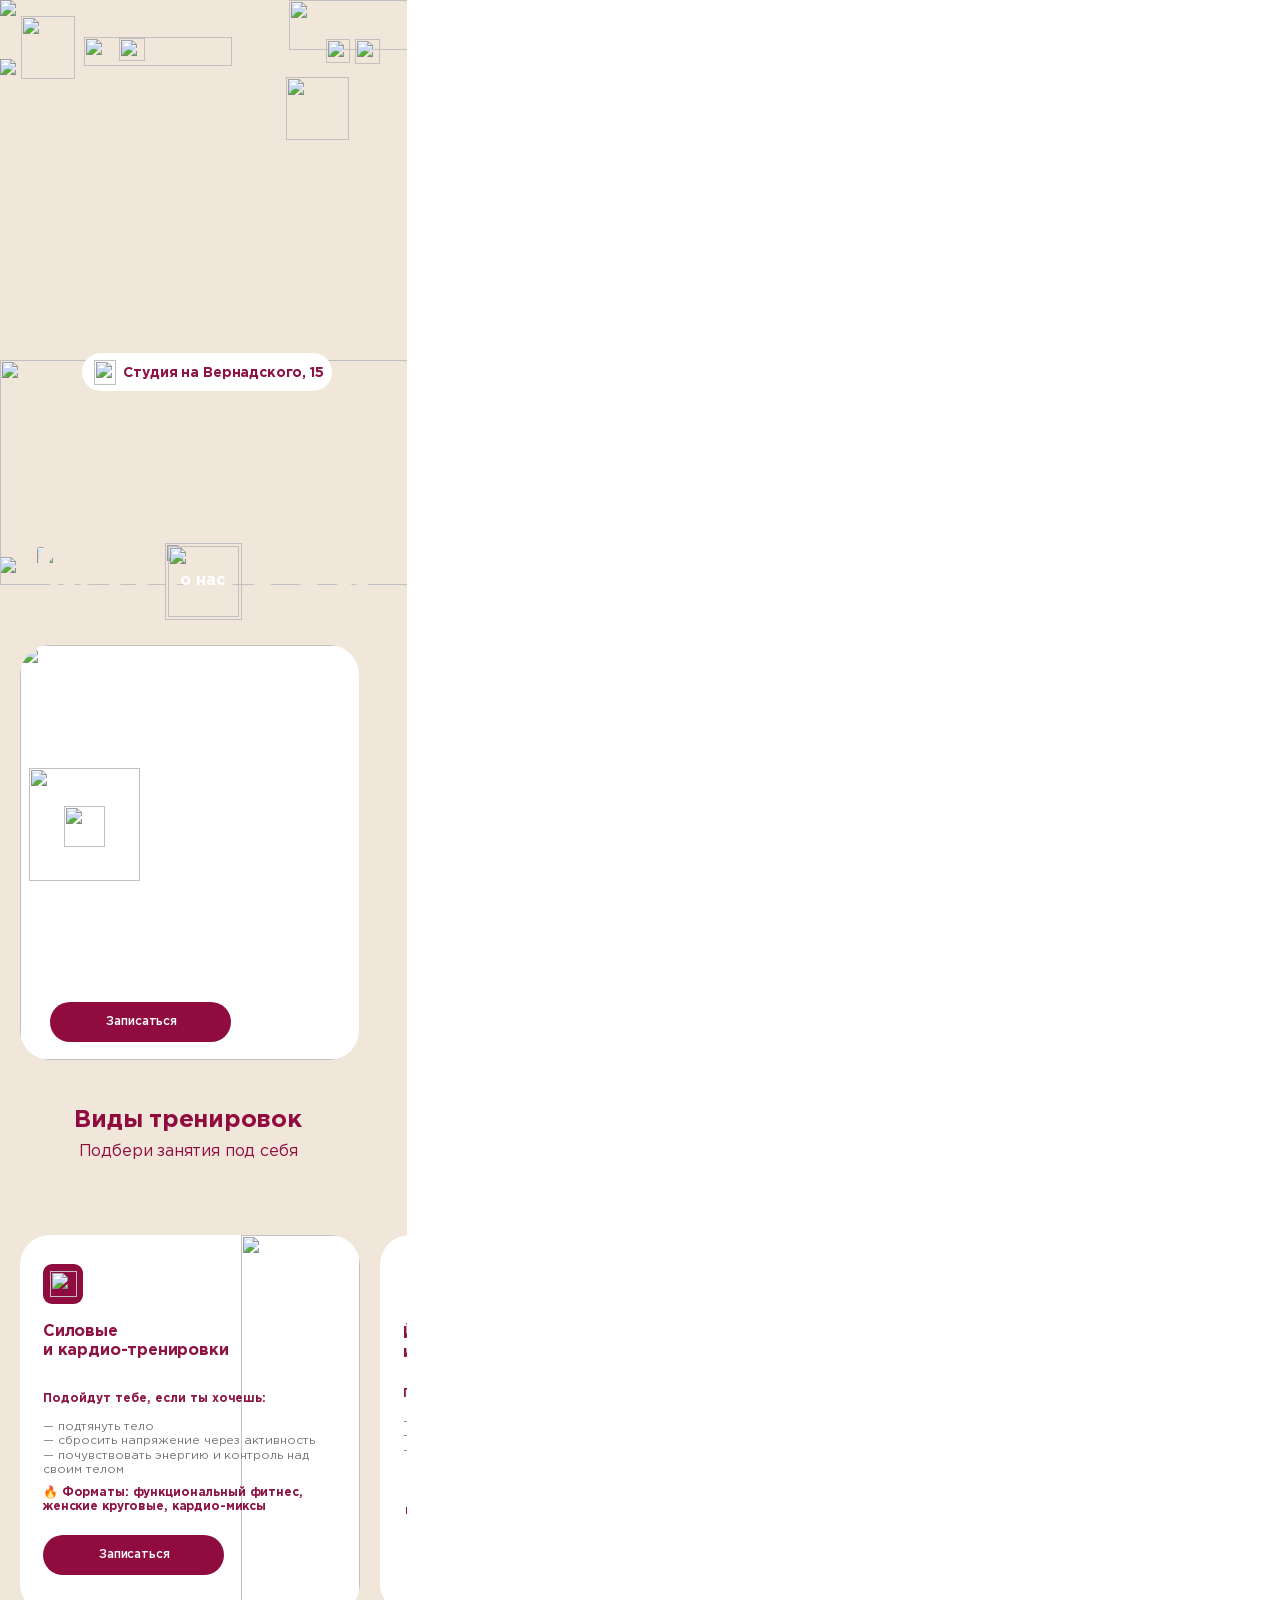
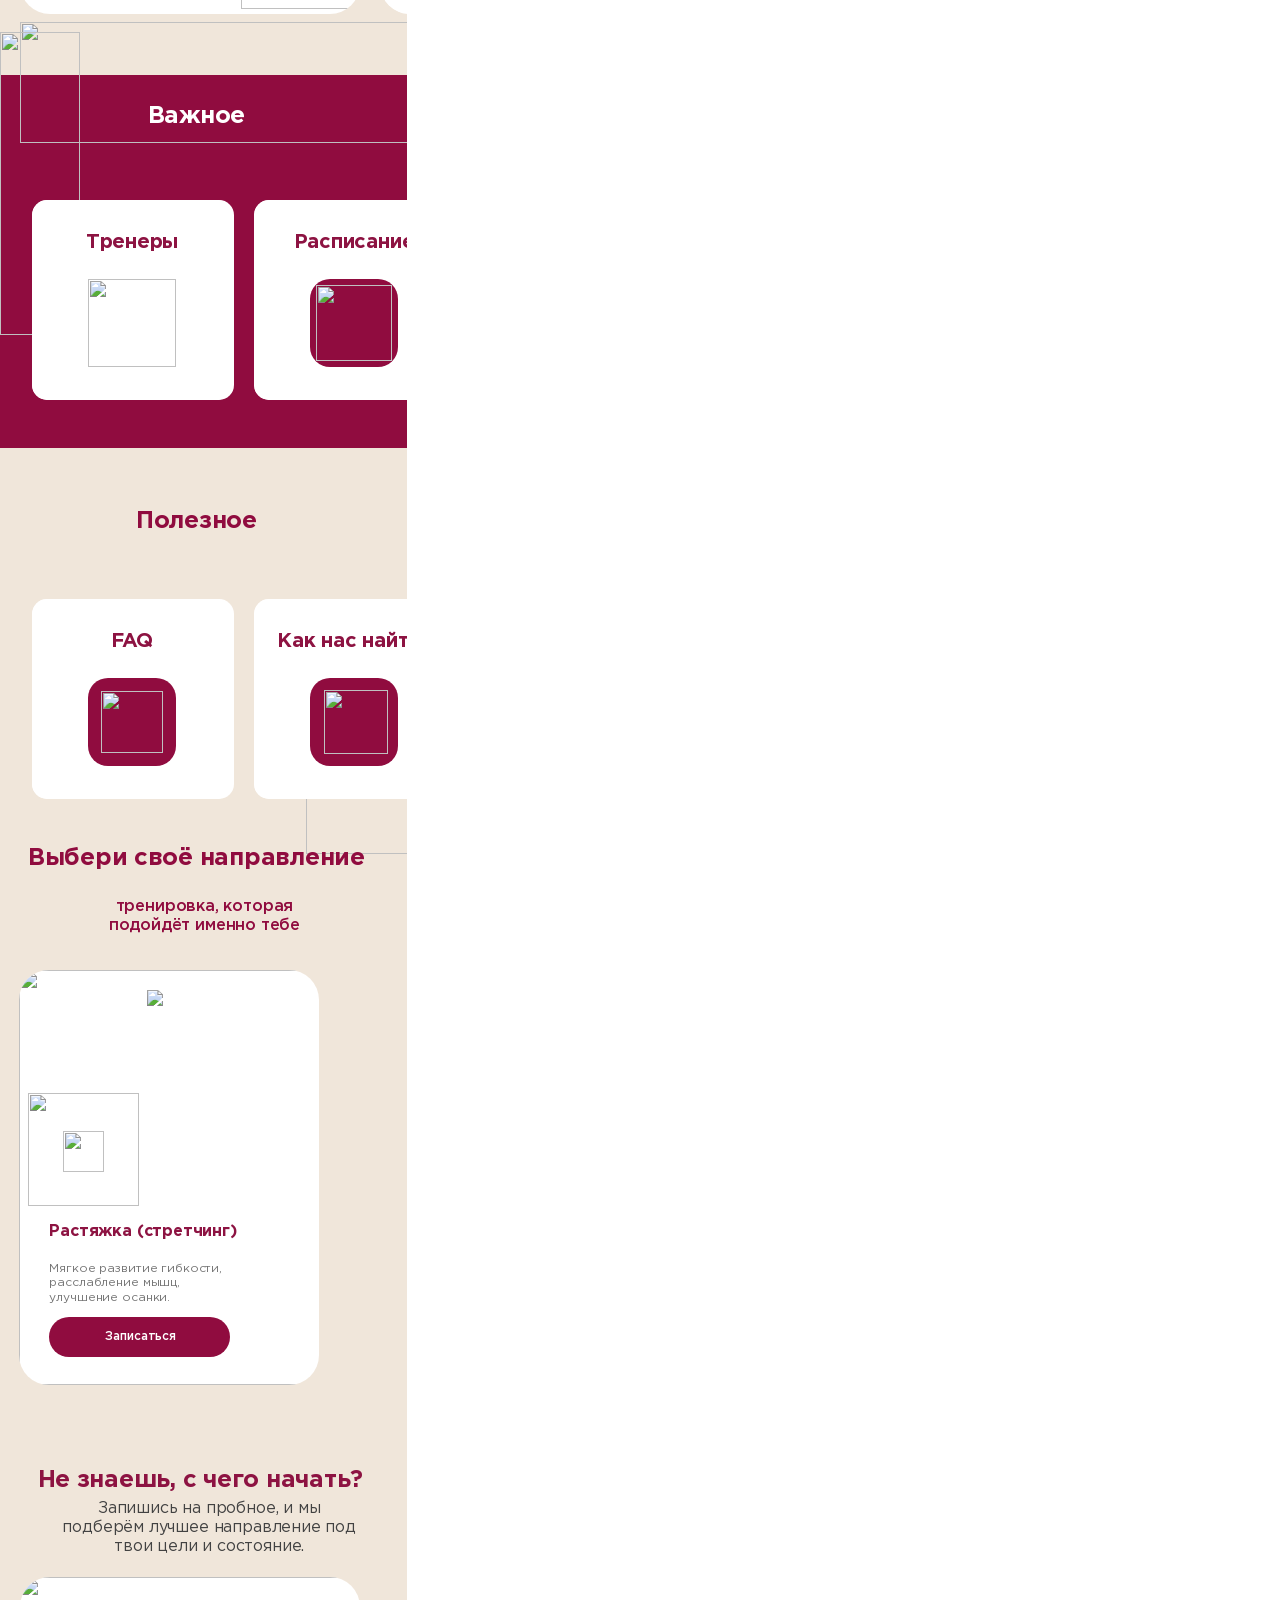
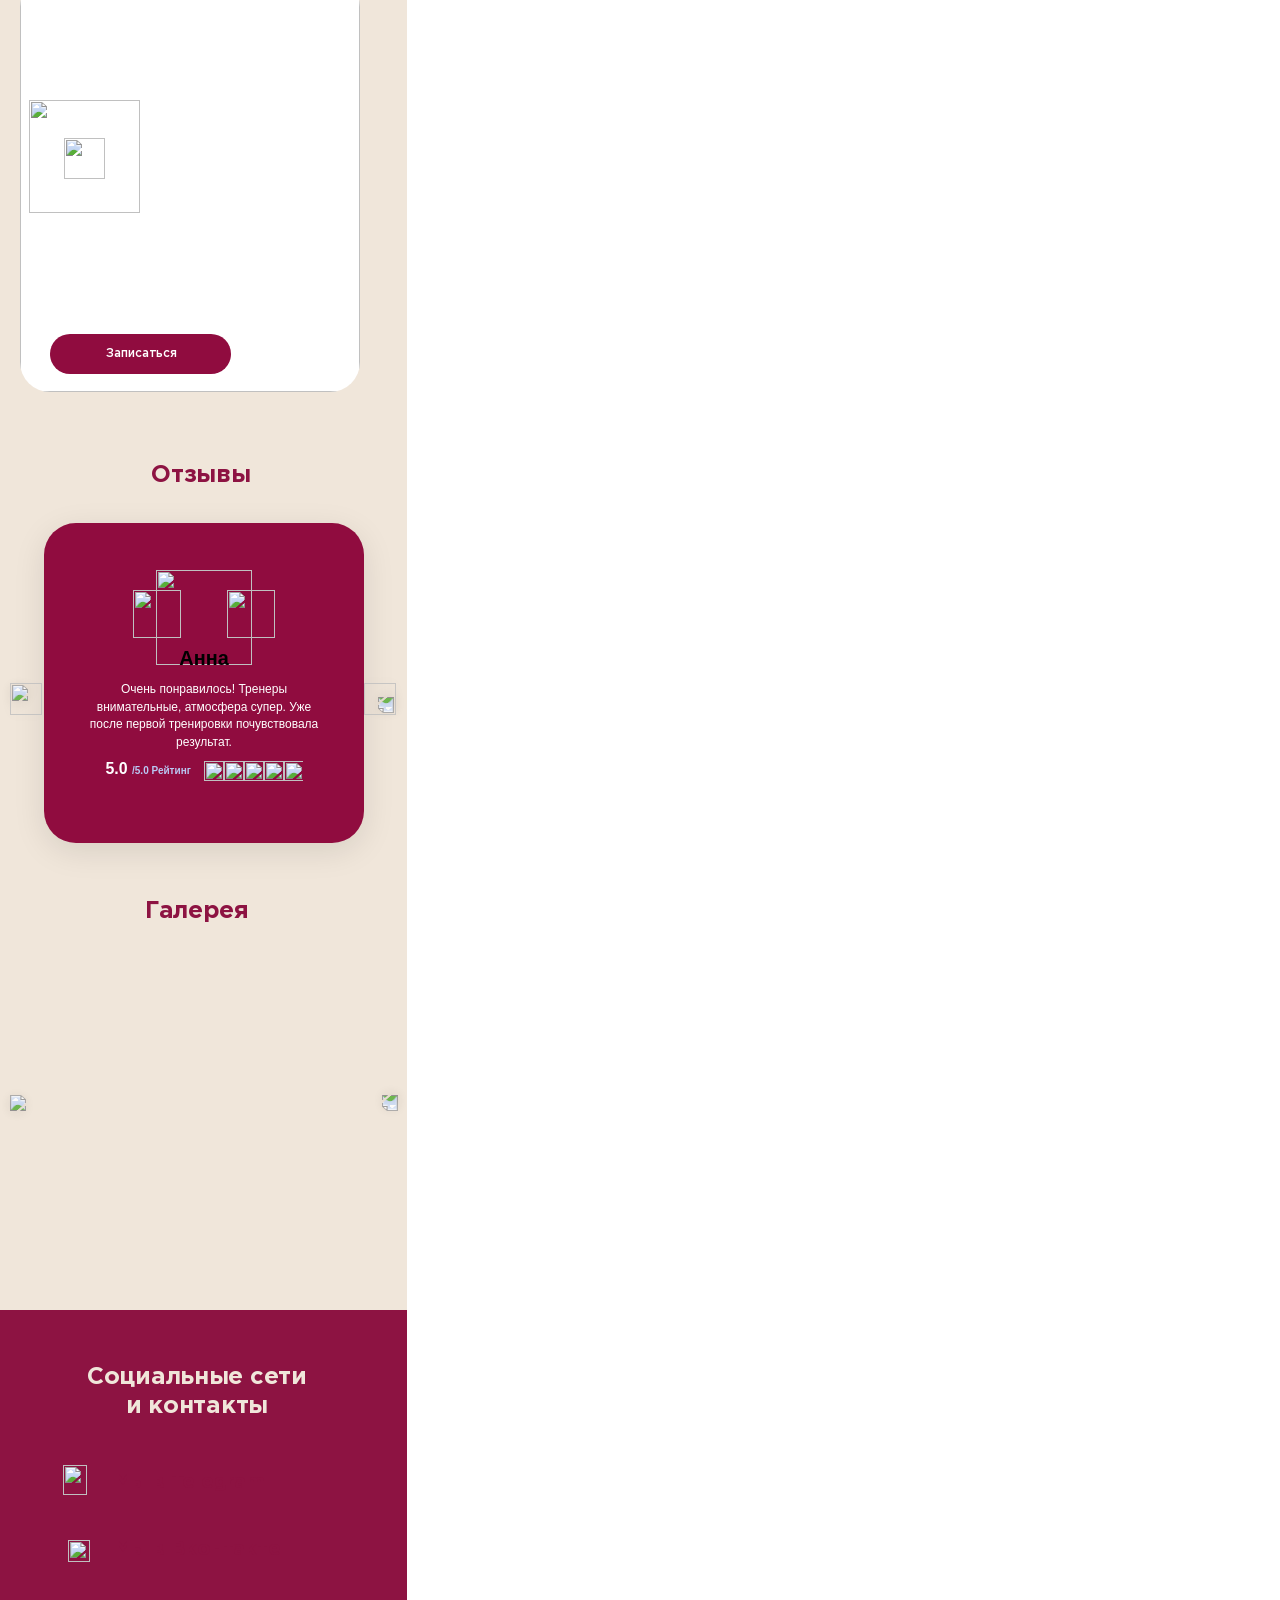
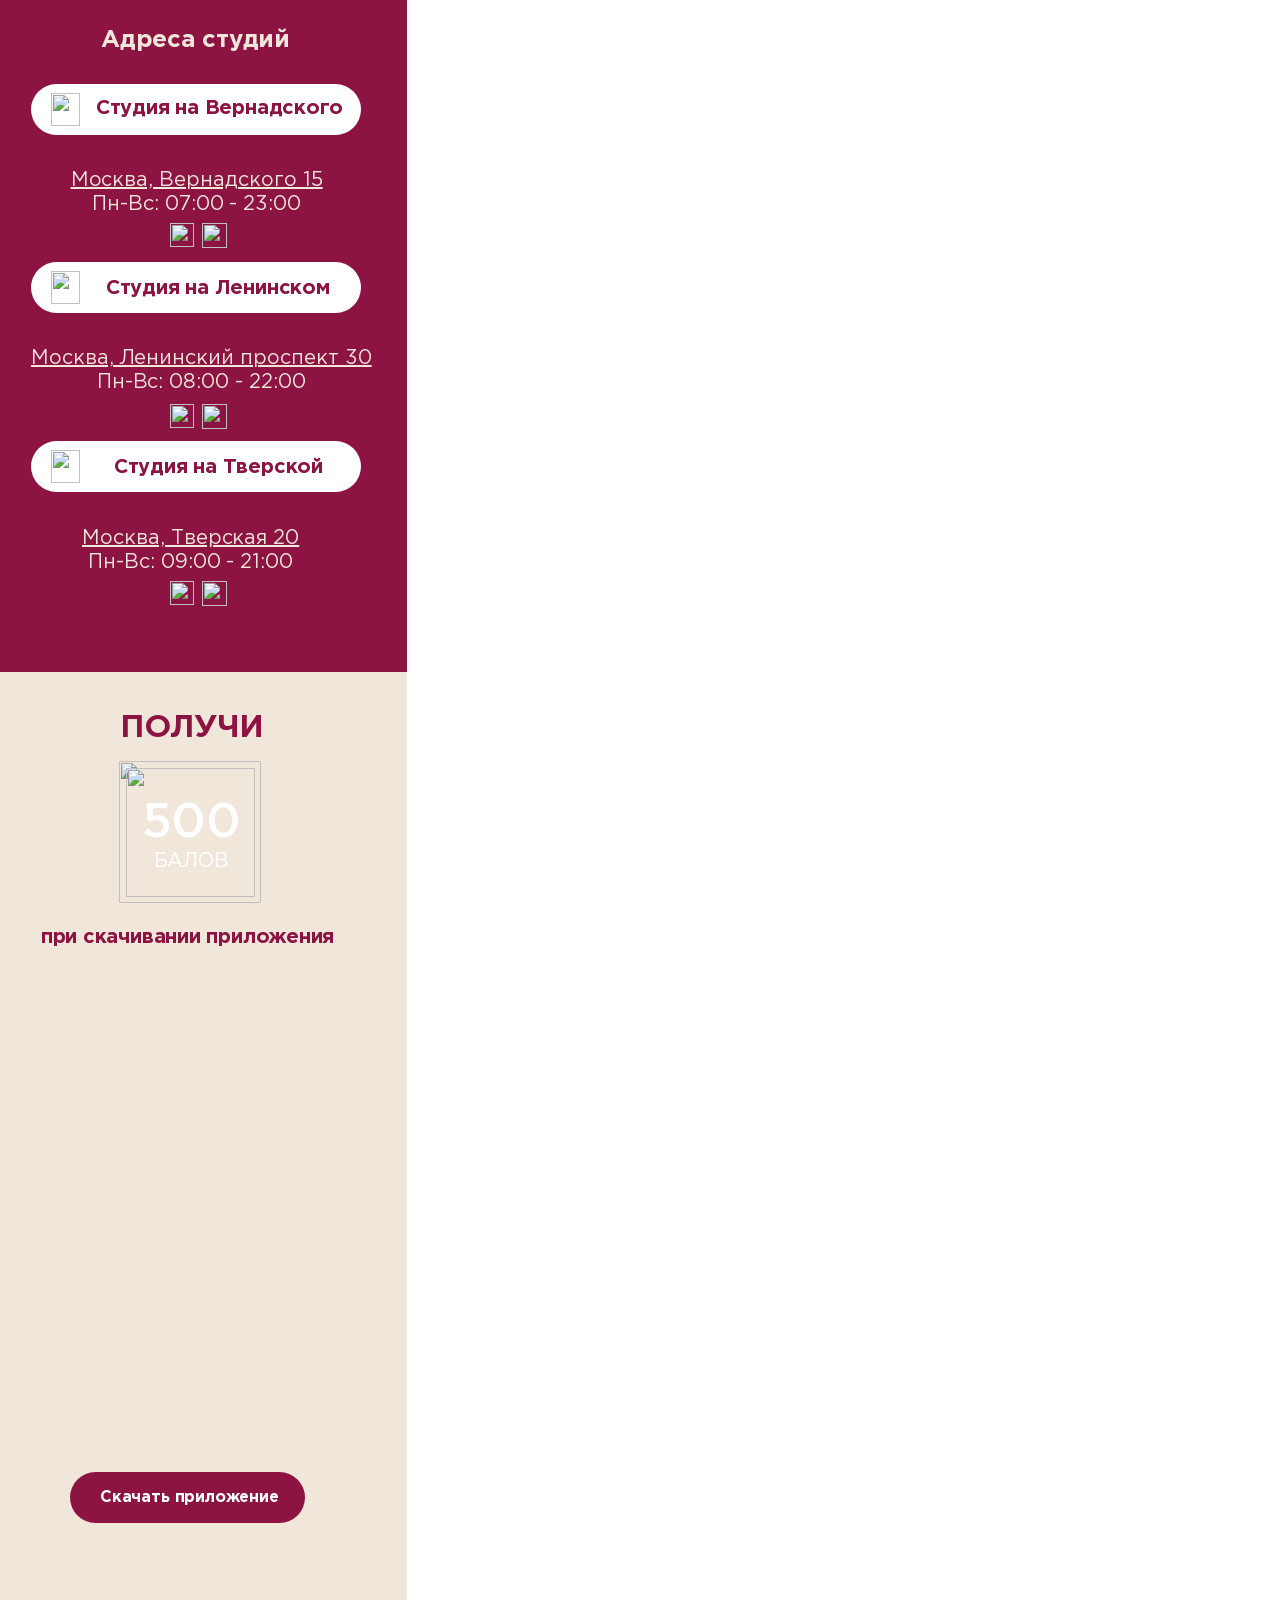
==== index.html @ 11dee518 "Update project structure and files" ====
<!DOCTYPE html>
<html>
  <head>
    <meta name="viewport" content="width=device-width, initial-scale=1.0, maximum-scale=1.0, user-scalable=no">
    <meta charset="utf-8" />
    <link rel="stylesheet" href="globals.css" />
    <link rel="stylesheet" href="styleguide.css" />
    <link rel="stylesheet" href="style.css" />
    <script src="https://telegram.org/js/telegram-web-app.js"></script>
    <script src="app.js" defer></script>
  </head>
  <body>
    <div class="app">
      <div class="div">
        <div class="overlap">
          <div class="overlap-group">
            <div class="frame">
              <div class="overlap-2">
                <img class="vector" src="https://res.cloudinary.com/dj05yedo3/image/upload/v1749661528/zvhruvcszwnx0uq4gvgr.svg" loading="lazy" />
                <img class="img" src="https://res.cloudinary.com/dj05yedo3/image/upload/v1749661538/qnjifr6jfg4xvrfwcf0l.svg" loading="lazy" />
                <img class="erasebg-transformed" src="https://res.cloudinary.com/dj05yedo3/image/upload/v1749661534/lynbgzhbgmv4urd8ambo.png" loading="lazy" />
                <img class="vector-2" src="https://res.cloudinary.com/dj05yedo3/image/upload/v1749661538/ksqidxqhwfrtq9zod2dn.svg" loading="lazy" />
                <img class="vector-3" src="https://res.cloudinary.com/dj05yedo3/image/upload/v1749661538/mllj3r9bkgjsvyg509ee.svg" loading="lazy" />
                <img class="vector-4" src="https://res.cloudinary.com/dj05yedo3/image/upload/v1749661538/pivdwtkhey5gzmtzr2zs.svg" loading="lazy" />
                <div class="group">
                  <img class="shape-with-text" src="img/shape-with-text.svg" loading="lazy" />
                  <img class="shape-with-text-2" src="img/shape-with-text-3.svg" loading="lazy" />
                </div>
                <img class="frame-2" src="https://res.cloudinary.com/dj05yedo3/image/upload/v1749661533/qcncqehvua1rwilfmdrl.svg" loading="lazy" />
                <img class="group-2" src="https://res.cloudinary.com/dj05yedo3/image/upload/v1749661536/ougml1deyrby21fmhlls.png" loading="lazy" />
                <div class="rectangle"></div>
                <div class="overlap-wrapper">
                  <div class="overlap-3">
                    <img class="group-3" src="https://res.cloudinary.com/dj05yedo3/image/upload/v1749661533/vzsrhb1u5cmzkoewgwlp.png" loading="lazy" />
                    <img class="frame-3" src="https://res.cloudinary.com/dj05yedo3/image/upload/v1749661534/mpurqblcsakg6dwoy73x.svg" loading="lazy" />
                    <img class="vector-5" src="https://res.cloudinary.com/dj05yedo3/image/upload/v1749661522/sc8xtxyosir86ptaludw.webp" loading="lazy" />
                    <div class="group-4">
                      <div class="div-wrapper"><div class="text-wrapper-2">Записаться</div></div>
                    </div>
                  </div>
                </div>
                <img class="vector-6" src="https://res.cloudinary.com/dj05yedo3/image/upload/v1749661532/bebom2uhkwkwy1d5ybla.svg" loading="lazy" />

                <img class="text-3" src="https://res.cloudinary.com/dj05yedo3/image/upload/v1749661535/m6dvybd0l9yclhbttxkt.svg" loading="lazy" />
                <p class="text-wrapper-5">
                  Студия женского<br />
                  фитнеса и растяжки
                </p>
                <div class="text-wrapper-6">Подбери занятия под себя</div>
                <div class="rectangle-3"></div>
                

                <div class="frame-4">
                        <div class="overlap-3">
                          <img class="group-3" src="https://res.cloudinary.com/dj05yedo3/image/upload/v1749661533/vzsrhb1u5cmzkoewgwlp.png" loading="lazy" />
                          <img class="frame-3" src="https://res.cloudinary.com/dj05yedo3/image/upload/v1749661534/mpurqblcsakg6dwoy73x.svg" loading="lazy" />
                          <img class="vector-5" src="https://res.cloudinary.com/dj05yedo3/image/upload/v1749661522/sc8xtxyosir86ptaludw.webp" loading="lazy" />
                          <div class="group-4">
                            <div class="div-wrapper"><div class="text-wrapper-2">Записаться</div></div>
                          </div>
                        </div>
                </div>
                <p class="text-wrapper-9">
                  Запишись на пробное, и мы подберём лучшее направление под твои цели и состояние.
                </p>
                <p class="text-wrapper-10"> Не знаешь, с чего начать?</p>
                <div class="text-wrapper-11">Социальные сети<br />и контакты</div>

                <div class="text-wrapper-16">Отзывы</div>
                <div class="reviews-container ">
                  <div class="reviews-slider">
                    <div class=" review-slide active">
                      <div class="group-6">
                        <div class="overlap-group-3">
                          <div class="group-7">
                            <img class="ellipse" src="img/ellipse-2.png" loading="lazy" />
                            <img class="ellipse-2" src="https://res.cloudinary.com/dj05yedo3/image/upload/v1749661523/gj70ct4y1uuezrjbrdua.png" loading="lazy" />
                          </div>
                          <img class="ellipse-3" src="https://res.cloudinary.com/dj05yedo3/image/upload/v1749661522/eco6udbgx8vnfq8rwimr.png" loading="lazy" />
                        </div>
                      </div>
                      <div class="text-wrapper-12">Анна</div>
                      <p class="text-wrapper-13">
                        Очень понравилось! Тренеры внимательные, атмосфера супер. Уже после первой тренировки почувствовала
                        результат.
                      </p>
                      <div class="frame-6">
                        <p class="element">
                          <span class="span">5.0</span> <span class="text-wrapper-14">/5.0 Рейтинг</span>
                        </p>
                        <div class="frame-7">
                          <div class="star"><img class="star-2" src="https://res.cloudinary.com/dj05yedo3/image/upload/v1749661527/vu4h4ap3fotdxhmjp8v7.svg" loading="lazy" /></div>
                          <div class="star"><img class="star-2" src="https://res.cloudinary.com/dj05yedo3/image/upload/v1749661527/vu4h4ap3fotdxhmjp8v7.svg" loading="lazy" /></div>
                          <div class="star"><img class="star-2" src="https://res.cloudinary.com/dj05yedo3/image/upload/v1749661527/vu4h4ap3fotdxhmjp8v7.svg" loading="lazy" /></div>
                          <div class="star"><img class="star-2" src="https://res.cloudinary.com/dj05yedo3/image/upload/v1749661527/vu4h4ap3fotdxhmjp8v7.svg" loading="lazy" /></div>
                          <div class="star"><img class="star-2" src="https://res.cloudinary.com/dj05yedo3/image/upload/v1749661527/vu4h4ap3fotdxhmjp8v7.svg" loading="lazy" /></div>
                        </div>
                      </div>
                    </div>
                    <div class="review-slide">
                      <div class="group-6">
                        <div class="overlap-group-3">
                          <div class="group-7">
                            <img class="ellipse" src="https://res.cloudinary.com/dj05yedo3/image/upload/v1749661522/eh6ypsvgurg5aisowomq.png" loading="lazy" />
                            <img class="ellipse-2" src="https://res.cloudinary.com/dj05yedo3/image/upload/v1749661523/gj70ct4y1uuezrjbrdua.png" loading="lazy" />
                          </div>
                          <img class="ellipse-3" src="https://res.cloudinary.com/dj05yedo3/image/upload/v1749661522/eco6udbgx8vnfq8rwimr.png" loading="lazy" />
                        </div>
                      </div>
                      <div class="text-wrapper-12">Мария</div>
                      <p class="text-wrapper-13">
                        Замечательная студия! Профессиональные тренеры, индивидуальный подход. Результат заметен уже через месяц.
                      </p>
                      <div class="frame-6">
                        <p class="element">
                          <span class="span">4.8</span> <span class="text-wrapper-14">/5.0 Рейтинг</span>
                        </p>
                        <div class="frame-7">
                          <div class="star"><img class="star-2" src="https://res.cloudinary.com/dj05yedo3/image/upload/v1749661527/vu4h4ap3fotdxhmjp8v7.svg" loading="lazy" /></div>
                          <div class="star"><img class="star-2" src="https://res.cloudinary.com/dj05yedo3/image/upload/v1749661527/vu4h4ap3fotdxhmjp8v7.svg" loading="lazy" /></div>
                          <div class="star"><img class="star-2" src="https://res.cloudinary.com/dj05yedo3/image/upload/v1749661527/vu4h4ap3fotdxhmjp8v7.svg" loading="lazy" /></div>
                          <div class="star"><img class="star-2" src="https://res.cloudinary.com/dj05yedo3/image/upload/v1749661527/vu4h4ap3fotdxhmjp8v7.svg" loading="lazy" /></div>
                          <div class="star"><img class="star-2" src="https://res.cloudinary.com/dj05yedo3/image/upload/v1749661527/vu4h4ap3fotdxhmjp8v7.svg" loading="lazy" /></div>
                        </div>
                      </div>
                    </div>
                    <div class="review-slide">
                      <div class="group-6">
                        <div class="overlap-group-3">
                          <div class="group-7">
                            <img class="ellipse" src="img/ellipse-2.png" loading="lazy" />
                            <img class="ellipse-2" src="https://res.cloudinary.com/dj05yedo3/image/upload/v1749661523/gj70ct4y1uuezrjbrdua.png" loading="lazy" />
                          </div>
                          <img class="ellipse-3" src="https://res.cloudinary.com/dj05yedo3/image/upload/v1749661522/eco6udbgx8vnfq8rwimr.png" loading="lazy" />
                        </div>
                      </div>
                      <div class="text-wrapper-12">Елена</div>
                      <p class="text-wrapper-13">
                        Прекрасное место для тренировок! Удобное расположение, современное оборудование, дружелюбная атмосфера.
                      </p>
                      <div class="frame-6">
                        <p class="element">
                          <span class="span">5.0</span> <span class="text-wrapper-14">/5.0 Рейтинг</span>
                        </p>
                        <div class="frame-7">
                          <div class="star"><img class="star-2" src="https://res.cloudinary.com/dj05yedo3/image/upload/v1749661527/vu4h4ap3fotdxhmjp8v7.svg" loading="lazy" /></div>
                          <div class="star"><img class="star-2" src="https://res.cloudinary.com/dj05yedo3/image/upload/v1749661527/vu4h4ap3fotdxhmjp8v7.svg" loading="lazy" /></div>
                          <div class="star"><img class="star-2" src="https://res.cloudinary.com/dj05yedo3/image/upload/v1749661527/vu4h4ap3fotdxhmjp8v7.svg" loading="lazy" /></div>
                          <div class="star"><img class="star-2" src="https://res.cloudinary.com/dj05yedo3/image/upload/v1749661527/vu4h4ap3fotdxhmjp8v7.svg" loading="lazy" /></div>
                          <div class="star"><img class="star-2" src="https://res.cloudinary.com/dj05yedo3/image/upload/v1749661527/vu4h4ap3fotdxhmjp8v7.svg" loading="lazy" /></div>
                        </div>
                      </div>
                    </div>
                  </div>
                  <img class="solar-arrow-left review-prev" src="https://res.cloudinary.com/dj05yedo3/image/upload/v1749661528/dd9lremyfhqg72or5kfw.svg" loading="lazy" />
                  <img class="solar-arrow-left-2 review-next" src="https://res.cloudinary.com/dj05yedo3/image/upload/v1749661528/dd9lremyfhqg72or5kfw.svg" loading="lazy" />
                </div>
                <div class="text-wrapper-15">Галерея</div>
                <div class="gallery-container">
                  <div class="gallery-slider"></div>
                  <img class="gallery-prev" src="https://res.cloudinary.com/dj05yedo3/image/upload/v1749661528/dd9lremyfhqg72or5kfw.svg" loading="lazy" />
                  <img class="gallery-next" src="https://res.cloudinary.com/dj05yedo3/image/upload/v1749661528/dd9lremyfhqg72or5kfw.svg" loading="lazy" />
                </div>
                <div class="group-8">
                  <div class="text-wrapper-17">Адреса студий</div>
                  <div class="overlap-5">
                    <img class="vector-9" src="https://res.cloudinary.com/dj05yedo3/image/upload/v1749661536/wvow3mvoufemfomk6qcf.svg" loading="lazy" />
                    <div class="text-wrapper-18">Студия на Вернадского</div>
                  </div>
                  <div class="overlap-6">
                    <img class="vector-9" src="https://res.cloudinary.com/dj05yedo3/image/upload/v1749661536/wvow3mvoufemfomk6qcf.svg" loading="lazy" />
                    <div class="text-wrapper-19">Студия на Ленинском</div>
                  </div>
                  <p class="element-2">
                    <a href="geo:55.686320,37.524659" target="_blank" rel="noopener noreferrer"
                      ><span class="text-wrapper-20">Москва, Вернадского 15<br /></span
                    ></a>
                    <span class="text-wrapper-21">Пн-Вс: 07:00 - 23:00</span>
                  </p>
                  <p class="element-3">
                    <a href="geo:55.701320,37.564659" target="_blank" rel="noopener noreferrer"
                      ><span class="text-wrapper-20">Москва, Ленинский проспект 30<br /></span
                    ></a>
                    <span class="text-wrapper-21">Пн-Вс: 08:00 - 22:00</span>
                  </p>
                  <div class="overlap-7">
                    <img class="vector-9" src="https://res.cloudinary.com/dj05yedo3/image/upload/v1749661536/wvow3mvoufemfomk6qcf.svg" loading="lazy" />
                    <div class="text-wrapper-22">Студия на Тверской</div>
                  </div>
                  <img class="vector-10" src="https://res.cloudinary.com/dj05yedo3/image/upload/v1749661537/tsz0d3qyu13cjsbohtra.svg" loading="lazy" />
                  <p class="element-4">
                    <a href="geo:55.761320,37.604659" target="_blank" rel="noopener noreferrer"
                      ><span class="text-wrapper-20">Москва, Тверская 20<br /></span
                    ></a>
                    <span class="text-wrapper-21">Пн-Вс: 09:00 - 21:00</span>
                  </p>
                  <img class="logos-telegram" src="https://res.cloudinary.com/dj05yedo3/image/upload/v1749661537/mkqbgxnvdlfijttlc5ih.svg" loading="lazy" />
                  <img class="logos-whatsapp-icon" src="https://res.cloudinary.com/dj05yedo3/image/upload/v1749661537/pvggm2gwfyuit2jubu2e.svg" loading="lazy" />
                  <img class="logos-telegram-2" src="https://res.cloudinary.com/dj05yedo3/image/upload/v1749661537/mkqbgxnvdlfijttlc5ih.svg" loading="lazy" />
                  <img class="logos-whatsapp-icon-2" src="https://res.cloudinary.com/dj05yedo3/image/upload/v1749661537/pvggm2gwfyuit2jubu2e.svg" loading="lazy" />
                  <img class="logos-telegram-3" src="https://res.cloudinary.com/dj05yedo3/image/upload/v1749661537/mkqbgxnvdlfijttlc5ih.svg" loading="lazy" />
                  <img class="logos-whatsapp-icon-3" src="https://res.cloudinary.com/dj05yedo3/image/upload/v1749661537/pvggm2gwfyuit2jubu2e.svg" loading="lazy" />
                </div>
                <div class="group-9">
                  <div class="overlap-8">
                    <img class="logos-telegram-4" src="https://res.cloudinary.com/dj05yedo3/image/upload/v1749661537/mkqbgxnvdlfijttlc5ih.svg" loading="lazy" />
                    <div class="text-wrapper-23">Мы в Telegram</div>
                  </div>
                  <div class="overlap-9">
                    <div class="text-wrapper-23">Мы в Вконтакте</div>
                    <img class="vector-11" src="https://res.cloudinary.com/dj05yedo3/image/upload/v1749661527/ifnpgrkp0sdzhej9lgxi.svg" loading="lazy" />
                  </div>
                </div>
                <div class="text-wrapper-24">Виды тренировок</div>
                <img class="logos-telegram-5" src="https://res.cloudinary.com/dj05yedo3/image/upload/v1749661537/mkqbgxnvdlfijttlc5ih.svg" loading="lazy" />
                <img class="logos-whatsapp-icon-4" src="https://res.cloudinary.com/dj05yedo3/image/upload/v1749661537/pvggm2gwfyuit2jubu2e.svg" loading="lazy" />
                <div class="group-10">
                  <div class="overlap-10">
                    <img class="vector-12" src="https://res.cloudinary.com/dj05yedo3/image/upload/v1749661536/wvow3mvoufemfomk6qcf.svg" loading="lazy" />
                    <div class="text-wrapper-25">Студия на Вернадского, 15</div>
                  </div>
                </div>
                <img class="vector-13" src="https://res.cloudinary.com/dj05yedo3/image/upload/v1749661536/toyf0oizj701140ivxfs.svg" loading="lazy" />
              </div>
              <div class="group-11">
                <div class="overlap-group-4">
                  <p class="element-5">
                    <span class="text-wrapper-26">+7 95</span> <span class="text-wrapper-27">2 255 90 00</span>
                  </p>
                  <div class="text-wrapper-28">total-body.online</div>
                </div>
              </div>
              <div class="text-wrapper-29">ПОЛУЧИ</div>
              <div class="text-wrapper-30">при скачивании приложения</div>
              <div class="group-12">
                <div class="group-wrapper">
                  <div class="group-13">
                    <div class="overlap-group-5">
                      <div class="rectangle-4"></div>
                      <div class="text-wrapper-31">Скачать приложение</div>
                    </div>
                  </div>
                </div>
              </div>
            </div>
            <div class="group-14">
              <div class="overlap-11">
                <div class="group-15">
                  <img class="shape-with-text-3" src="https://res.cloudinary.com/dj05yedo3/image/upload/v1749661526/hvrgjwyhjdgsxyneat5d.svg" loading="lazy" />
                  <div class="overlap-group-6">
                    <img class="vector-14" src="https://res.cloudinary.com/dj05yedo3/image/upload/v1749661525/syrwurmm0ec5puykcbqc.svg" loading="lazy" />
                    <div class="text-wrapper-32">500</div>
                  </div>
                </div>
                <div class="group-16"><div class="text-wrapper-33">БАЛОВ</div></div>
              </div>
            </div>
            <div class="group-17">
              <div class="frame-9">
                <div class="overlap-12">
                  <div class="overlap-13">
                    <img class="group-18" src="https://res.cloudinary.com/dj05yedo3/image/upload/v1749661532/kwnbdf8olvat4nolo9ra.png" loading="lazy" />
                    <div class="text-wrapper-34">Силовые<br />и кардио-тренировки</div>
                    <p class="div-2">
                      <span class="text-wrapper-35">Подойдут тебе, если ты хочешь:<br /></span>
                      <span class="text-wrapper-36"
                        ><br />— подтянуть тело<br />— сбросить напряжение через активность<br />— почувствовать энергию
                        и контроль над своим телом</span
                      >
                    </p>
                    <p class="text-wrapper-37">🔥 Форматы: функциональный фитнес, женские круговые, кардио-миксы</p>
                  </div>
                  <div class="group-19">
                    <div class="overlap-group-2"><div class="text-wrapper-2">Записаться</div></div>
                  </div>
                  <div class="ic-round-sports">
                    <div class="icon-park-outline"><img class="group-20" src="https://res.cloudinary.com/dj05yedo3/image/upload/v1749661532/bodricafhyjysumlh9lu.png" loading="lazy" /></div>
                  </div>
                </div>
              </div>
              <div class="overlap-14">
                <div class="frame-10">
                  <div class="overlap-15">
                    <div class="overlap-16">
                      <img class="group-21" src="https://res.cloudinary.com/dj05yedo3/image/upload/v1749661532/kwnbdf8olvat4nolo9ra.png" loading="lazy" />
                      <p class="div-3">
                        <span class="text-wrapper-35">Подойдут тебе, если ты хочешь:<br /></span>
                        <span class="text-wrapper-36"
                          ><br />— отпустить тревожность и восстановиться<br />— улучшить осанку и дыхание<br />—
                          разгрузить тело после сидячей работы</span
                        >
                      </p>
                      <p class="text-wrapper-38">🔥 Форматы: хатха, аэройога в гамаках, дыхательные практики</p>
                    </div>
                    <div class="text-wrapper-39">Йога<br />и аэройога</div>
                    <div class="group-22">
                      <div class="overlap-group-2"><div class="text-wrapper-2">Записаться</div></div>
                    </div>
                  </div>
                </div>
                <div class="mdi-yoga-wrapper"><img class="mdi-yoga" src="https://res.cloudinary.com/dj05yedo3/image/upload/v1749661531/fxlq5pmz9awdoborbdjz.png" loading="lazy" /></div>
              </div>
              <div class="overlap-17">
                <div class="frame-10">
                  <div class="overlap-15">
                    <div class="overlap-16">
                      <img class="group-21" src="https://res.cloudinary.com/dj05yedo3/image/upload/v1749661532/kwnbdf8olvat4nolo9ra.png" loading="lazy" />
                      <p class="div-3">
                        <span class="text-wrapper-35">Подойдут тебе, если ты хочешь:<br /></span>
                        <span class="text-wrapper-36"
                          ><br />— стать гибкой без насилия над собой<br />— снять напряжение в спине и шее<br />—
                          научиться слышать своё тело</span
                        >
                      </p>
                      <p class="text-wrapper-38">🔥 Форматы: стретчинг, шпагаты, мягкое вытяжение</p>
                    </div>
                    <div class="text-wrapper-39">Растяжка и мягкие тренировки</div>
                    <div class="group-22">
                      <div class="overlap-group-2"><div class="text-wrapper-2">Записаться</div></div>
                    </div>
                  </div>
                </div>
                <div class="material-symbols-wrapper">
                  <img class="material-symbols" src="https://res.cloudinary.com/dj05yedo3/image/upload/v1749661531/lkzwquas0k6wuajf4sws.svg" loading="lazy" />
                </div>
              </div>
              <div class="overlap-18">
                <div class="frame-11">
                  <div class="overlap-19">
                    <div class="overlap-20">
                      <img class="group-23" src="https://res.cloudinary.com/dj05yedo3/image/upload/v1749661532/kwnbdf8olvat4nolo9ra.png" loading="lazy" />
                      <p class="div-4">
                        <span class="text-wrapper-35">Подойдут тебе, если ты хочешь:<br /></span>
                        <span class="text-wrapper-36"
                          ><br />— раскрыть женственность и тело<br />— почувствовать уверенность в движении<br />—
                          прокачать пластику и наслаждаться собой</span
                        >
                      </p>
                      <p class="text-wrapper-38">🔥 Форматы: high heels, strip plastic, frame up</p>
                    </div>
                    <div class="text-wrapper-39">Танцевальные направления</div>
                    <div class="group-24">
                      <div class="overlap-group-2"><div class="text-wrapper-2">Записаться</div></div>
                    </div>
                  </div>
                </div>
                <div class="mdi-dance-pole-wrapper"><img class="mdi-dance-pole" src="https://res.cloudinary.com/dj05yedo3/image/upload/v1749661531/xwur1dfdlcthbbzri6fo.svg" loading="lazy" /></div>
              </div>
            </div>
            <img class="shape-with-text-4" src="https://res.cloudinary.com/dj05yedo3/image/upload/v1749661534/fi4a0hrovmrlyyvzdpxg.svg" loading="lazy" />
            <img class="vector-15" src="https://res.cloudinary.com/dj05yedo3/image/upload/v1749661525/g0m5v3hjdb8z01puhdi0.svg" loading="lazy" />
            <img class="vector-16" src="https://res.cloudinary.com/dj05yedo3/image/upload/v1749661535/nxyaib2t70lfdyraieog.svg" loading="lazy" />
            <div class="text-wrapper-40">о нас</div>
            <img class="vector-17" src="https://res.cloudinary.com/dj05yedo3/image/upload/v1749661531/anmxvpi4mtcuq6xujy67.svg" loading="lazy" />
            <div class="text-wrapper-41">Важное</div>
            <div class="vazhnoe-items-container">
              <div class="group-25">
                <div class="overlap-21">
                  <img class="ic-round-sports-2" src="https://res.cloudinary.com/dj05yedo3/image/upload/v1749661531/pp7jlei7whan8qn3r7dn.svg" loading="lazy" />
                  <div class="text-wrapper-42">Тренеры</div>
                </div>
              </div>
              <div class="group-26">
                <div class="overlap-21">
                  <div class="ic-round-sports-3">
                    <img class="fluent-calendar" src="https://res.cloudinary.com/dj05yedo3/image/upload/v1749661530/td2p0tbl6gnivacuxcgl.svg" loading="lazy" />
                  </div>
                  <div class="text-wrapper-42">Расписание</div>
                </div>
              </div>
              <div class="group-29">
                <div class="overlap-21">
                  <div class="ic-round-sports-3">
                    <img class="icomoon-free-price" src="https://res.cloudinary.com/dj05yedo3/image/upload/v1749661530/boogcw2drhoru61rzu0j.svg" loading="lazy" />
                  </div>
                  <div class="text-wrapper-42">Наши цены</div>
                </div>
              </div>
              <div class="group-30">
                <div class="overlap-21">
                  <div class="ic-round-sports-3">
                    <div class="overlap-group-7">
                      <div class="mingcute-telegram"><img class="group-31" src="img/group-5.png" loading="lazy" /></div>
                      <img class="mdi-video" src="https://res.cloudinary.com/dj05yedo3/image/upload/v1749661530/tev6mluem8g5wy7ezqs3.svg" loading="lazy" />
                    </div>
                  </div>
                  <div class="text-wrapper-42">Видео</div>
                </div>
              </div>
            </div>
            <div class="text-wrapper-43">Полезное</div>
            <div class="poleznoe-items-container">
              <div class="group-27">
                <div class="overlap-21">
                  <div class="ic-round-sports-3"><img class="mdi-faq" src="https://res.cloudinary.com/dj05yedo3/image/upload/v1749661529/wb0336kxxadba7hqfowm.svg" loading="lazy" /></div>
                  <div class="text-wrapper-42">FAQ</div>
                </div>
              </div>
              <div class="group-28">
                <div class="overlap-21">
                  <div class="ic-round-sports-3"><img class="bxs-map" src="https://res.cloudinary.com/dj05yedo3/image/upload/v1749661529/u8o5vndsfwxhld6qwpb7.svg" loading="lazy" /></div>
                  <div class="text-wrapper-42">Как нас найти?</div>
                </div>
              </div>
              <div class="group-32">
                <div class="overlap-21">
                  <div class="ic-round-sports-3">
                    <img class="ic-baseline-app" src="https://res.cloudinary.com/dj05yedo3/image/upload/v1749661528/al30vpiiayfximbymd8l.svg" loading="lazy" />
                  </div>
                  <div class="text-wrapper-46">Мобильное <br>приложение</div>
                </div>
              </div>
              <div class="group-33">
                <div class="overlap-21">
                  <div class="ic-round-sports-3">
                    <div class="mingcute-telegram-2"><img class="group-34" src="https://res.cloudinary.com/dj05yedo3/image/upload/v1749661523/nqjbafny6fkpxixlipwq.png" loading="lazy" /></div>
                  </div>
                  <div class="text-wrapper-42">TG канал</div>
                </div>
              </div>
            </div>
            <div class="text-wrapper-44">Выбери своё направление</div>
            <p class="text-wrapper-45">тренировка, которая подойдёт именно тебе</p>
            <div class="training-items-container">
              <div class="overlap-group-wrapper">
                <div class="overlap-4">
                  <img class="group-3" src="https://res.cloudinary.com/dj05yedo3/image/upload/v1749661523/ouquoe6nkduh4xe5jdyy.png" loading="lazy">
                  <img class="rectangle-2" src="https://res.cloudinary.com/dj05yedo3/image/upload/v1749661524/xogggwnnxm9vu4knw6hu.png" loading="lazy">
                  <img class="frame-3" src="https://res.cloudinary.com/dj05yedo3/image/upload/v1749661534/mpurqblcsakg6dwoy73x.svg" loading="lazy">
                  <img class="vector-5" src="https://res.cloudinary.com/dj05yedo3/image/upload/v1749661522/sc8xtxyosir86ptaludw.webp" loading="lazy">
                  <div class="text-wrapper-7">Растяжка (стретчинг)</div>
                  <p class="text-wrapper-8">Мягкое развитие гибкости, расслабление мышц, улучшение осанки.</p>
                  <div class="group-5">
                    <div class="overlap-group-2"><div class="text-wrapper-2">Записаться</div></div>
                  </div>
                </div>
              </div>
              <div class="frame-12">
                <div class="overlap-22">
                  <img class="group-3" src="https://res.cloudinary.com/dj05yedo3/image/upload/v1749661523/ouquoe6nkduh4xe5jdyy.png" loading="lazy">
                  <img class="rectangle-2" src="https://res.cloudinary.com/dj05yedo3/image/upload/v1749661525/prx5iiszg3wakka3ptxa.png" loading="lazy">
                  <img class="frame-3" src="https://res.cloudinary.com/dj05yedo3/image/upload/v1749661534/mpurqblcsakg6dwoy73x.svg" loading="lazy">
                  <img class="vector-5" src="https://res.cloudinary.com/dj05yedo3/image/upload/v1749661522/sc8xtxyosir86ptaludw.webp" loading="lazy">
                  <div class="text-wrapper-7">Аэройога</div>
                  <p class="text-wrapper-8">Тренировки в гамаках, снятие напряжения, проработка спины.</p>
                  <div class="group-5">
                    <div class="overlap-group-2"><div class="text-wrapper-2">Записаться</div></div>
                  </div>
                </div>
              </div>
              <div class="frame-13">
                <div class="overlap-23">
                  <img class="group-3" src="https://res.cloudinary.com/dj05yedo3/image/upload/v1749661523/ouquoe6nkduh4xe5jdyy.png" loading="lazy">
                  <img class="rectangle-2" src="https://res.cloudinary.com/dj05yedo3/image/upload/v1749661524/fid3hczsgc2yhjzdruos.png" loading="lazy">
                  <img class="frame-3" src="https://res.cloudinary.com/dj05yedo3/image/upload/v1749661534/mpurqblcsakg6dwoy73x.svg" loading="lazy">
                  <img class="vector-5" src="https://res.cloudinary.com/dj05yedo3/image/upload/v1749661522/sc8xtxyosir86ptaludw.webp" loading="lazy">
                  <div class="text-wrapper-7">Фитнес</div>
                  <p class="text-wrapper-8">Силовые и кардио-тренировки с женским подходом, укрепление и тонус.</p>
                  <div class="group-5">
                    <div class="overlap-group-2"><div class="text-wrapper-2">Записаться</div></div>
                  </div>
                </div>
              </div>
              <div class="frame-14">
                <div class="overlap-25">
                  <img class="group-3" src="https://res.cloudinary.com/dj05yedo3/image/upload/v1749661523/ouquoe6nkduh4xe5jdyy.png" loading="lazy">
                  <img class="rectangle-2" src="https://res.cloudinary.com/dj05yedo3/image/upload/v1749661524/wlya14iefgmlgalm5hbk.png" loading="lazy">
                  <img class="frame-3" src="https://res.cloudinary.com/dj05yedo3/image/upload/v1749661534/mpurqblcsakg6dwoy73x.svg" loading="lazy">
                  <img class="vector-5" src="https://res.cloudinary.com/dj05yedo3/image/upload/v1749661522/sc8xtxyosir86ptaludw.webp" loading="lazy">
                  <p class="text-wrapper-7">High Heels &amp; Strip Dance</p>
                  <p class="text-wrapper-8">Танцы на каблуках, развитие пластики, уверенности и женственности.</p>
                  <div class="group-5">
                    <div class="overlap-group-2"><div class="text-wrapper-2">Записаться</div></div>
                  </div>
                </div>
              </div>
              <div class="frame-15">
                <div class="overlap-27">
                  <img class="group-3" src="https://res.cloudinary.com/dj05yedo3/image/upload/v1749661523/ouquoe6nkduh4xe5jdyy.png" loading="lazy">
                  <img class="rectangle-2" src="https://res.cloudinary.com/dj05yedo3/image/upload/v1749661525/cwsxlux2wjgqudhgf9sp.png" loading="lazy">
                  <img class="frame-3" src="https://res.cloudinary.com/dj05yedo3/image/upload/v1749661534/mpurqblcsakg6dwoy73x.svg" loading="lazy">
                  <img class="vector-5" src="https://res.cloudinary.com/dj05yedo3/image/upload/v1749661522/sc8xtxyosir86ptaludw.webp" loading="lazy">
                  <div class="text-wrapper-7">Здоровая спина</div>
                  <p class="text-wrapper-8">Специальная программа для тех, кто чувствует зажатость, боль или усталость.</p>
                  <div class="group-5">
                    <div class="overlap-group-2"><div class="text-wrapper-2">Записаться</div></div>
                  </div>
                </div>
              </div>
              <div class="frame-16">
                <div class="overlap-29">
                  <img class="group-3" src="https://res.cloudinary.com/dj05yedo3/image/upload/v1749661523/ouquoe6nkduh4xe5jdyy.png" loading="lazy">
                  <img class="rectangle-2" src="https://res.cloudinary.com/dj05yedo3/image/upload/v1749661525/avefvviaygivm0lbzfp8.png" loading="lazy">
                  <img class="frame-3" src="https://res.cloudinary.com/dj05yedo3/image/upload/v1749661534/mpurqblcsakg6dwoy73x.svg" loading="lazy">
                  <img class="vector-5" src="https://res.cloudinary.com/dj05yedo3/image/upload/v1749661522/sc8xtxyosir86ptaludw.webp" loading="lazy">
                  <div class="text-wrapper-47">МФР (миофасциальный релиз)</div>
                  <p class="text-wrapper-8">Работа с глубоким напряжением, расслабление через дыхание и роллы.</p>
                  <div class="group-5">
                    <div class="overlap-group-2"><div class="text-wrapper-2">Записаться</div></div>
                  </div>
                </div>
              </div>
            </div>
          </div>
        </div>
      </div>
    </div>
    <div class="modal-coaches" style="display:none;">
      <div class="modal-coaches__backdrop"></div>
      <div class="modal-coaches__content">
        <button class="modal-coaches__close">&times;</button>
        <div class="coaches-slider"></div>
      
      </div>
    </div>
    <div class="modal-schedule" style="display:none;">
      <div class="modal-schedule__backdrop"></div>
      <div class="modal-schedule__content">
        <iframe src="https://infototalbodyonline.impulsecrm.ru/widget/360" frameborder="0" class="schedule-iframe"></iframe>
        <button class="modal-schedule__close">&times;</button>
      </div>
    </div>
    <div class="modal-prices" style="display:none;">
      <div class="modal-prices__backdrop"></div>
      <div class="modal-prices__content">
        <button class="modal-prices__close">&times;</button>
        <div class="prices-slider"></div>
        <div class="prices-nav">
          <button class="prices-prev">&#8592;</button>
          <button class="prices-next">&#8594;</button>
        </div>
      </div>
    </div>

    <!-- Модальное окно Видео -->
    <div class="modal-video" style="display: none;">
        <div class="modal-video__backdrop"></div>
        <div class="modal-video__content">
            <button class="modal-video__close">&times;</button>
            <video class="video-player" controls>
                <source src="https://res.cloudinary.com/dj05yedo3/video/upload/v1749660212/fdgf4bzjlkdrytrmddhb.mp4" type="video/mp4">
                Ваш браузер не поддерживает видео HTML5.
            </video>
        </div>
    </div>

    <!-- Модальное окно FAQ -->
    <div class="modal-faq" style="display: none;">
        <div class="modal-faq__backdrop"></div>
        <div class="modal-faq__content">
            <button class="modal-faq__close">&times;</button>
            <div class="faq-container">
                <div class="faq-item">
                    <div class="faq-question">Какие у вас есть абонементы?<span class="faq-arrow">&#9660;</span></div>
                    <p class="faq-answer">
                        В нашей студии вы можете выбрать абонемент, который подходит именно вам:
                        <br /><br />
                        — на 8 занятий<br />
                        — на 12 занятий<br />
                        — на 16 занятий<br />
                        — на 24 занятия
                        <br /><br />
                        Каждый абонемент включает возможность заморозки и гостевые визиты, чтобы вы могли тренироваться с комфортом и делиться любимыми занятиями с близкими.
                        <br /><br />
                        Подробнее о стоимости и условиях — в разделе «Цены».
                    </p>
                </div>
                <div class="faq-item">
                    <div class="faq-question">Что взять с собой на тренировку?<span class="faq-arrow">&#9660;</span></div>
                    <p class="faq-answer">
                        Удобную спортивную форму (лосины/топ), бутылочку для воды и хорошее настроение. Всё остальное (коврики, оборудование, гамаки) предоставляется в студии.
                    </p>
                </div>
                <div class="faq-item">
                    <div class="faq-question">Как записаться и где посмотреть расписание?<span class="faq-arrow">&#9660;</span></div>
                    <p class="faq-answer">
                        Вы можете записаться на пробное занятие через сайт (<a href="https://infototalbodyonline.impulsecrm.ru/widget/360" target="_blank">https://infototalbodyonline.impulsecrm.ru/widget/360</a>). Или оставить заявку (ссылка на запись на пробное) и мы вместе подберём для вас оптимальное занятие и время.
                    </p>
                </div>
                <div class="faq-item">
                    <div class="faq-question">Есть ли подарочные сертификаты?<span class="faq-arrow">&#9660;</span></div>
                    <p class="faq-answer">
                        Да, у нас есть подарочные сертификаты на любую сумму или определённое количество занятий. Отличный вариант для заботливого подарка.
                    </p>
                </div>
                <div class="faq-item">
                    <div class="faq-question">Какое направление мне подойдёт?<span class="faq-arrow">&#9660;</span></div>
                    <p class="faq-answer">
                        Мы подскажем! Все будет зависеть от вашей цели, уровня подготовки и личных предпочтений.
                    </p>
                </div>
                <div class="faq-item">
                    <div class="faq-question">Разбивка платежа — это кредит?<span class="faq-arrow">&#9660;</span></div>
                    <p class="faq-answer">
                        Нет, это удобная система оплаты через сервис Яндекс Сплит — вы можете платить за абонемент частями, без процентов и без оформления кредита.
                    </p>
                </div>
                <div class="faq-item">
                    <div class="faq-question">Если я не успею посетить все занятия, они сгорят?<span class="faq-arrow">&#9660;</span></div>
                    <p class="faq-answer">
                        Нет. Мы можем перенести занятия или заморозить абонемент по уважительной причине. Нам важно, чтобы вы занимались комфортно и без давления.
                    </p>
                </div>
                <div class="faq-item">
                    <div class="faq-question">Могу ли я привести подругу по своему абонементу?<span class="faq-arrow">&#9660;</span></div>
                    <p class="faq-answer">
                        В каждом абонементе включены гостевые визиты, по которым вы можете привести своих подруг бесплатно
                    </p>
                </div>
                <div class="faq-item">
                    <div class="faq-question">Как мне купить абонемент дешевле?<span class="faq-arrow">&#9660;</span></div>
                    <p class="faq-answer">
                        Вы можете воспользоваться акцией "Приведи подругу и получи 2000 рублей". За каждую подругу, купившую абонемент вам на счёт начисляется 2000 рублей.
                    </p>
                </div>
            </div>
      </div>
    </div>

    <!-- Модальное окно Как нас найти -->
    <div class="modal-how-to-find" style="display: none;">
        <div class="modal-how-to-find__backdrop"></div>
        <div class="modal-how-to-find__content">
            <button class="modal-how-to-find__close">&times;</button>
            <div class="how-to-find-slider">
                <div class="how-to-find-slide">
                    <video class="how-to-find-video" controls>
                        <source src="https://res.cloudinary.com/dj05yedo3/video/upload/v1749660212/fdgf4bzjlkdrytrmddhb.mp4" type="video/mp4">
                        Ваш браузер не поддерживает видео HTML5.
                    </video>
                </div>
                <div class="how-to-find-slide">
                    <img class="how-to-find-image" src="https://res.cloudinary.com/dj05yedo3/image/upload/v1749661523/kg05pja46waoztugz3wr.jpg" alt="Как нас найти" loading="lazy">
                </div>
            </div>
            <button class="how-to-find-prev">&#8592;</button>
            <button class="how-to-find-next">&#8594;</button>
        </div>
    </div>
  </body>
</html>
---- style.css ----
@font-face {
    font-family: 'Gotham Pro';
    src: url('./Gotham Pro/gothampro.ttf') format('truetype');
    font-weight: normal;
    font-style: normal;
}

@font-face {
    font-family: 'Gotham Pro';
    src: url('./Gotham Pro/gothampro_italic.ttf') format('truetype');
    font-weight: normal;
    font-style: italic;
}

@font-face {
    font-family: 'Gotham Pro';
    src: url('./Gotham Pro/gothampro_bold.ttf') format('truetype');
    font-weight: bold;
    font-style: normal;
}

@font-face {
    font-family: 'Gotham Pro';
    src: url('./Gotham Pro/gothampro_bolditalic.ttf') format('truetype');
    font-weight: bold;
    font-style: italic;
}

@font-face {
    font-family: 'Gotham Pro';
    src: url('./Gotham Pro/gothampro_medium.ttf') format('truetype');
    font-weight: 500;
    font-style: normal;
}

@font-face {
    font-family: 'Gotham Pro';
    src: url('./Gotham Pro/gothampro_mediumitalic.ttf') format('truetype');
    font-weight: 500;
    font-style: italic;
}

@font-face {
    font-family: 'Gotham Pro';
    src: url('./Gotham Pro/gothampro_light.ttf') format('truetype');
    font-weight: 300;
    font-style: normal;
}

@font-face {
    font-family: 'Gotham Pro';
    src: url('./Gotham Pro/gothampro_lightitalic.ttf') format('truetype');
    font-weight: 300;
    font-style: italic;
}

@font-face {
    font-family: 'Gotham Pro';
    src: url('./Gotham Pro/gothampro_black.ttf') format('truetype');
    font-weight: 900;
    font-style: normal;
}

@font-face {
    font-family: 'Gotham Pro';
    src: url('./Gotham Pro/gothampro_blackitalic.ttf') format('truetype');
    font-weight: 900;
    font-style: italic;
}

body{
  width: 407px;
  overflow-x: hidden;
}

.app {
    background-color: transparent;
    display: flex;
    flex-direction: row;
    justify-content: center;
    width: 100%;
    overflow: hidden;
  }
  
  .app .div, .app .overlap, .app .overlap-group, .app .frame, .app .overlap-2, .app .overlap-wrapper, .app .overlap-3, .app .overlap-group-wrapper, .app .overlap-4, .app .overlap-5, .app .overlap-6, .app .overlap-7, .app .overlap-8, .app .overlap-9, .app .overlap-10, .app .overlap-11, .app .overlap-12, .app .overlap-13, .app .overlap-14, .app .overlap-15, .app .overlap-16, .app .overlap-17, .app .overlap-18, .app .overlap-19, .app .overlap-20, .app .overlap-21, .app .overlap-22, .app .overlap-23, .app .overlap-24, .app .overlap-25, .app .overlap-26, .app .overlap-27, .app .overlap-28, .app .overlap-29, .app .overlap-30 {
    overflow: hidden;
  }
  
  .app .div {

  }
  
  .app .overlap {
    position: absolute;
    width: 1451px;
    height: 6419px;
    top: 0;
    left: 0;
  }
  
  .app .overlap-group {
    position: absolute;
    width: 407px;
    height: 6419px;
    top: 0;
    left: 0;
  }
  
  .app .frame {
    width: 100%; /* было 375px */
    max-width: 414px; /* ограничиваем максимальную ширину для больших телефонов */
    height: 6419px; /* высота подстраивается под содержимое */
    margin: 0; /* центрирование */
    background-color: #f0e6da;
    overflow: hidden;
  }
  
  .app .overlap-2 {
    position: absolute;
    width: 408px;
    height: 5500px; /* Немного увеличил высоту */
    top: -7px;
    left: 0;
    overflow: hidden; /* Оставляем hidden у родителя */
  }
  
  .app .vector {
    position: absolute;
    width: 107px;
    height: 230px;
    top: 2231px;
    left: 75%;
  }
  
  .app .img {
    position: absolute;
    width: 100%;
    height: 176px;
    top: 7px;
    left: 0;
  }
  
  .app .erasebg-transformed {
    position: absolute;
    width: 100%;
    height: 663px;
    top: 66px;
    left: 0;
    object-fit: cover;
  }
  
  .app .vector-2 {
    position: absolute;
    width: 26px;
    height: 23px;
    top: 45px;
    left: 119px;
  }
  
  .app .vector-3 {
    position: absolute;
    width: 148px;
    height: 29px;
    top: 44px;
    left: 84px;
  }
  
  .app .vector-4 {
    position: absolute;
    width: 54px;
    height: 63px;
    top: 23px;
    left: 21px;
  }
  
  .app .group {
    position: absolute;
    width: 57px;
    height: 16px;
    top: 747px;
    left: 164px;
  }
  
  .app .shape-with-text {
    position: absolute;
    width: 16px;
    height: 16px;
    top: 16px;
    left: 0;
  }
  
  .app .shape-with-text-2 {
    position: absolute;
    width: 16px;
    height: 16px;
    top: 16px;
    left: 41px;
  }
  
  .app .frame-2 {
    position: absolute;
    height: 303px;
    top: 564px;
    left: 0;
  }
  
  .app .group-2 {
    position: absolute;
    width: 100%;
    height: 225px;
    top: 367px;
    left: 0;
  }
  
  .app .rectangle {
    position: absolute;
    width: 100%;
    height: 962px;
    top: 4517px;
    left: 0;
    background-color: #8d1342;
  }
  
  .app .overlap-wrapper {
    position: absolute;
    width: 83%;
    height: auto;
    top: 652px;
    left: 5%;
    background-color: #ffffff;
    border-radius: 30px;
    overflow: hidden;
  }
  
  .app .overlap-3 {
    position: relative;
    width: 380px;
    height: 415px;
  }
  
  .app .group-3 {
    position: absolute;
    width: 340px;
    height: 415px;
    top: 0;
    left: 0;
  }
  
  .app .rectangle-2 {
    position: absolute;
    width: 188px;
    height: 216px;
    top: 20px;
    left: 128px;
  }
  
  .app .frame-3 {
    position: absolute;
    width: 111px;
    height: 113px;
    top: 123px;
    left: 9px;
  }
  
  .app .text-wrapper {
    position: absolute;
    width: 350px;
    top: 262px;
    left: 30px;
    font-family: 'Gotham Pro', Helvetica;
    font-weight: 700;
    color: #8d1342;
    font-size: 16px;
    letter-spacing: -0.18px;
    line-height: 19.0px;
  }
  
  .app .vector-5 {
    position: absolute;
    width: 41px;
    height: 41px;
    top: 161px;
    left: 44px;
  }
  
  .app .p {
    position: absolute;
    width: 272px;
    top: 309px;
    left: 30px;
    font-family: 'Gotham Pro', Helvetica;
    font-weight: 400;
    color: #737373;
    font-size: 12px;
    letter-spacing: -0.13px;
    line-height: 14.3px;
  }
  
  .app .group-4 {
    position: absolute;
    width: 300px;
    height: 40px;
    top: 357px;
    left: 30px;
  }
  
  .app .div-wrapper {
    position: absolute;
    width: 181px;
    height: 40px;
    top: 0;
    left: 0;
    background-color: #900c3f;
    border-radius: 30px;
    cursor: pointer;
    transition: transform 0.15s ease, opacity 0.15s ease, box-shadow 0.15s ease;
  }
  
  .app .div-wrapper:active {
    transform: scale(0.97);
    opacity: 0.8;
    box-shadow: inset 0 0 10px rgba(0, 0, 0, 0.2);
  }
  
  .app .text-wrapper-2 {
    position: absolute;
    top: 13px;
    left: 56px;
    font-family: 'Gotham Pro', Helvetica;
    font-weight: 500;
    color: #ffffff;
    font-size: 12px;
    letter-spacing: -0.13px;
    line-height: 14.3px;
    white-space: nowrap;
  }
  
  .app .text-wrapper-3 {
    position: absolute;
    top: 6px;
    left: 254px;
    font-family: 'Gotham Pro', Helvetica;
    font-weight: 500;
    color: #ffffff;
    font-size: 16px;
    letter-spacing: -0.18px;
    line-height: 19.0px;
    white-space: nowrap;
  }
  
  .app .vector-6 {
    position: absolute;
    width: 18px;
    height: 12px;
    top: 1192px;
    left: 184px;
  }
  
  .app .vector-7 {
    position: absolute;
    width: 72px;
    height: 63px;
    top: 2217px;
    left: 273px;
  }
  
  .app .text-wrapper-4 {
    position: absolute;
    width: 90%;
    top: 490px;
    left: 5%;
    font-family: 'Gotham Pro', Helvetica;
    font-weight: 400;
    color: #f0e6da;
    font-size: 10vw;
    text-align: center;
    letter-spacing: -0.44px;
    line-height: 47.6px;
  }
  
  .app .text-wrapper-5 {
    position: absolute;
    width: 90%;
    top: 422px;
    left: 5%;
    font-family: 'Gotham Pro', Helvetica;
    font-weight: 700;
    color: #f0e6da;
    font-size: 6vw;
    text-align: center;
    letter-spacing: -0.26px;
    line-height: 28.6px;
  }
  
  .app .text-wrapper-6 {
    position: absolute;
    width: 352px;
    top: 1149px;
    left: 12px;
    font-family: 'Gotham Pro', Helvetica;
    font-weight: 400;
    color: #900c3f;
    font-size: 16px;
    text-align: center;
    letter-spacing: -0.18px;
    line-height: 19.0px;
  }
  
  .app .rectangle-3 {
    position: absolute;
    width: 100%;
    height: 373px;
    top: 1682px;
    left: 0;
    background-color: #900c3f;
  }
  
  .app .overlap-group-wrapper {
    left: 5%;
    position: absolute;
    width: 340px;
    height: 415px;
    background-color: #ffffff;
    border-radius: 30px;
    overflow: hidden;
  }
  
  .app .overlap-4 {
    position: relative;
    height: 415px;
    background-image: url(./img/group-12.png);
    background-size: 100% 100%;
  }
  
  .app .img-2 {
    position: absolute;
    width: 188px;
    height: 216px;
    top: 20px;
    left: 128px;
    object-fit: cover;
  }
  
  .app .vector-wrapper {
    position: absolute;
    width: 111px;
    height: 113px;
    top: 123px;
    left: 9px;
    background-image: url(./img/frame-6-5.svg);
    background-size: 100% 100%;
  }
  
  .app .vector-8 {
    position: absolute;
    width: 41px;
    height: 41px;
    top: 38px;
    left: 35px;
  }
  
  .app .text-wrapper-7 {
    position: absolute;
    width: 234px;
    top: 252px;
    left: 30px;
    font-family: 'Gotham Pro', Helvetica;
    font-weight: 700;
    color: #8d1342;
    font-size: 16px;
    letter-spacing: -0.18px;
    line-height: 19.0px;
  }
  
.app .text-3 {
  padding-top: 5vw;
  position: absolute;
  width: 326px;
  top: 490px;
  left: 9%;
  font-family: 'Gotham Pro', Helvetica;
}

  .app .text-wrapper-8 {
    position: absolute;
    width: 249px;
    max-width: 200px;
    top: 280px;
    left: 30px;
    font-family: 'Gotham Pro', Helvetica;
    font-weight: 400;
    color: #737373;
    font-size: 12px;
    letter-spacing: -0.13px;
    line-height: 14.3px;
  }
  
  .app .group-5 {
    position: absolute;
    width: 183px;
    height: 40px;
    top: 347px;
    left: 30px;
  }
  
  .app .overlap-group-2 {
    position: relative;
    width: 181px;
    height: 40px;
    background-color: #900c3f;
    border-radius: 30px;
    cursor: pointer;
    transition: transform 0.15s ease, opacity 0.15s ease, box-shadow 0.15s ease;
  }
  
  .app .overlap-group-2:active {
    transform: scale(0.97);
    opacity: 0.8;
    box-shadow: inset 0 0 10px rgba(0, 0, 0, 0.2);
  }
  
  .app .frame-4 {
    top: 3184px;
    left: 5%;
    position: absolute;
    width: 340px;
    height: 415px;
    background-color: #ffffff;
    border-radius: 30px;
    overflow: hidden;
  }
  
  .app .text-wrapper-9 {
    position: absolute;
    width: 296px;
    top: 3090px;
    left: 15%;
    font-family: 'Gotham Pro', Helvetica;
    font-weight: 400;
    color: #424242;
    font-size: 16px;
    text-align: center;
    letter-spacing: -0.18px;
    line-height: 19.0px;
  }
  
  .app .text-wrapper-10 {
    position: absolute;
    width: 353px;
    top: 3049px;
    left: 5%;
    font-family: 'Gotham Pro', Helvetica;
    font-weight: 700;
    color: #8d1342;
    font-size: 24px;
    text-align: center;
    letter-spacing: -0.26px;
    line-height: 28.6px;
  }
  
  .app .text-wrapper-11 {
    position: absolute;
    width: 353px;
    top: 4570px;
    left: 5%;
    font-family: 'Gotham Pro', Helvetica;
    font-weight: 700;
    color: #f0e6da;
    font-size: 24px;
    text-align: center;
    letter-spacing: -0.26px;
    line-height: 28.6px;
  }
  
  .app .frame-5 {
    display: flex;
    flex-direction: column;
    width: 284px;
    align-items: center;
    justify-content: center;
    gap: 11.95px;
    padding: 30px 10px 10px 10px;
    position: absolute;
    top: 3728px;
    left: 12%;
    background-color: #8d1342;
    border-radius: 15.93px;
    box-shadow: 9.96px 3.98px 39.84px #00000029;
  }
  
  .app .group-6 {
    position: relative;
    width: 134px;
    height: 79.2px;
  }
  
  .app .overlap-group-3 {
    position: relative;
    width: 134px;
    height: 95px;
  }
  
  .app .group-7 {
    position: absolute;
    width: 134px;
    height: 40px;
    top: 20px;
    left: 0;
  }
  
  .app .ellipse {
    width: 48px;
    height: 48px;
    left: -4px;
    position: absolute;
    top: 0;
    object-fit: cover;
  }
  
  .app .ellipse-2 {
    width: 48px;
    height: 48px;
    left: 90px;
    position: absolute;
    top: 0;
    object-fit: cover;
  }
  
  .app .ellipse-3 {
    width: 96px;
    height: 95px;
    left: 19px;
    position: absolute;
    top: 0;
    object-fit: cover;
  }
  
  .app .text-wrapper-12 {
    position: relative;
    width: fit-content;
    font-family: "Manrope-ExtraBold", Helvetica;
    font-weight: 800;
    color: var(--white);
    font-size: 19.9px;
    letter-spacing: 0;
    line-height: 19.9px;
    white-space: nowrap;
  }
  
  .app .text-wrapper-13 {
    position: relative;
    align-self: stretch;
    font-family: "Manrope-Regular", Helvetica;
    font-weight: 400;
    color: #ffffff;
    font-size: 12px;
    text-align: center;
    letter-spacing: 0;
    line-height: 17.9px;
    max-height: 50px;
    min-height: 50px;
    max-width: 250px;
    left: 35px;
  }
  
  .app .frame-6 {
    display: inline-flex;
    align-items: center;
    justify-content: center;
    gap: 11.95px;
    position: relative;
    flex: 0 0 auto;
  }
  
  .app .element {
    position: relative;
    width: fit-content;
    font-family: "Manrope-ExtraBold", Helvetica;
    font-weight: 800;
    color: transparent;
    font-size: 15.9px;
    letter-spacing: 0;
    line-height: 19.9px;
    white-space: nowrap;
  }
  
  .app .span {
    color: #ffffff;
  }
  
  .app .text-wrapper-14 {
    color: #b9c8f3;
    font-size: 10px;
  }
  
  .app .frame-7 {
    display: inline-flex;
    align-items: flex-start;
    position: relative;
    flex: 0 0 auto;
  }
  
  .app .star {
    position: relative;
    width: 19.94px;
    height: 19.94px;
  }
  
  .app .star-2 {
    position: absolute;
    width: 20px;
    height: 20px;
    top: 1px;
    left: 1px;
  }
  
  .app .solar-arrow-left {
    position: absolute;
    width: 24px;
    height: 24px;
    top: 3869px;
    left: 6px;
  }
  
  .app .solar-arrow-left-2 {
    top: 3869px;
    left: 90%;
    transform:rotate(180deg);
    position: absolute;
    width: 24px;
    height: 24px;
  }
  
  .app .text-wrapper-15 {
    position: absolute;
    width: 353px;
    top: 4104px;
    left: 5%;
    font-family: 'Gotham Pro', Helvetica;
    font-weight: 700;
    color: #8d1342;
    font-size: 24px;
    text-align: center;
    letter-spacing: -0.26px;
    line-height: 28.6px;
  }
  
  .app .text-wrapper-16 {
    position: absolute;
    width: 353px;
    top: 3668px;
    left: 6%;
    font-family: 'Gotham Pro', Helvetica;
    font-weight: 700;
    color: #8d1342;
    font-size: 24px;
    text-align: center;
    letter-spacing: -0.26px;
    line-height: 28.6px;
  }
  
  .app .frame-8 {
    position: absolute;
    width: 304px;
    height: 307px;
    top: 4161px;
    left: 12%;
    border-radius: 15.93px;
    box-shadow: 9.96px 3.98px 39.84px #00000029;
    background-image: url(./img/frame-39.png);
    background-size: 404px 407px;
    background-position: 50% 50%;
  }
  
  .app .solar-arrow-left-3 {
    top: 4302px;
    left: 3%;
    position: absolute;
    width: 24px;
    height: 24px;
  }
  
  .app .solar-arrow-left-4 {
    top: 4302px;
    left: 90%;
    position: absolute;
    width: 24px;
    height: 24px;
  }
  
  .app .group-8 {
    position: absolute;
    width: 397px;
    top: 0;
    left: 11px;
  }
  
  .app .text-wrapper-17 {
    position: absolute;
    width: 353px;
    top: 4833px;
    left: 2%;
    font-family: 'Gotham Pro', Helvetica;
    font-weight: 700;
    color: #f0e6da;
    font-size: 24px;
    text-align: center;
    letter-spacing: -0.26px;
    line-height: 28.6px;
  }
  
  .app .overlap-5 {
    position: absolute;
    width: 330px;
    height: 51px;
    top: 4891px;
    left: 5%;
    background-color: #ffffff;
    border-radius: 30px;
  }
  
  .app .vector-9 {
    position: absolute;
    width: 29px;
    height: 33px;
    top: 9px;
    left: 20px;
  }
  
  .app .text-wrapper-18 {
    position: absolute;
    top: 13px;
    left: 65px;
    font-family: 'Gotham Pro', Helvetica;
    font-weight: 700;
    color: #8d1342;
    font-size: 20px;
    text-align: center;
    letter-spacing: -0.22px;
    line-height: 23.8px;
    white-space: nowrap;
  }
  
  .app .overlap-6 {
    position: absolute;
    width: 330px;
    height: 51px;
    top: 5069px;
    left: 5%;
    background-color: #ffffff;
    border-radius: 30px;
  }
  
  .app .text-wrapper-19 {
    position: absolute;
    top: 15px;
    left: 75px;
    font-family: 'Gotham Pro', Helvetica;
    font-weight: 700;
    color: #8d1342;
    font-size: 20px;
    text-align: center;
    letter-spacing: -0.22px;
    line-height: 23.8px;
    white-space: nowrap;
  }
  
  .app .element-2 {
    position: absolute;
    top: 4956px;
    left: 15%;
    font-family: 'Gotham Pro', Helvetica;
    font-weight: 400;
    color: #f0e6da;
    font-size: 20px;
    text-align: center;
    letter-spacing: -0.22px;
    line-height: 23.8px;
  }
  
  .app .text-wrapper-20 {
    letter-spacing: -0.04px;
    text-decoration: underline;
  }
  
  .app .text-wrapper-21 {
    letter-spacing: -0.04px;
  }
  
  .app .element-3 {
    position: absolute;
    top: 5134px;
    left: 5%;
    font-family: 'Gotham Pro', Helvetica;
    font-weight: 400;
    color: #f0e6da;
    font-size: 20px;
    text-align: center;
    letter-spacing: -0.22px;
    line-height: 23.8px;
  }
  
  .app .overlap-7 {
    position: absolute;
    width: 330px;
    height: 51px;
    top: 5248px;
    left: 5%;
    background-color: #ffffff;
    border-radius: 30px;
  }
  
  .app .text-wrapper-22 {
    position: absolute;
    top: 15px;
    left: 83px;
    font-family: 'Gotham Pro', Helvetica;
    font-weight: 700;
    color: #8d1342;
    font-size: 20px;
    text-align: center;
    letter-spacing: -0.22px;
    line-height: 23.8px;
    white-space: nowrap;
  }
  
  .app .vector-10 {
    position: absolute;
    width: 124px;
    height: 50px;
    top: 7px;
    left: 70%;
  }
  
  .app .element-4 {
    position: absolute;
    top: 5314px;
    left: 71px;
    font-family: 'Gotham Pro', Helvetica;
    font-weight: 400;
    color: #f0e6da;
    font-size: 20px;
    text-align: center;
    letter-spacing: -0.22px;
    line-height: 23.8px;
  }
  
  .app .logos-telegram {
    height: 24px;
    top: 5211px;
    left: 40%;
    position: absolute;
    width: 24px;
  }
  
  .app .logos-whatsapp-icon {
    position: absolute;
    width: 25px;
    height: 25px;
    top: 5211px;
    left: 48%;
  }
  
  .app .logos-telegram-2 {
    height: 24px;
    top: 5030px;
    left: 40%;
    position: absolute;
    width: 24px;
  }
  
  .app .logos-whatsapp-icon-2 {
    top: 5030px;
    left: 48%;
    position: absolute;
    width: 25px;
    height: 25px;
  }
  
  .app .logos-telegram-3 {
    height: 24px;
    top: 5388px;
    left: 40%;
    position: absolute;
    width: 24px;
  }
  
  .app .logos-whatsapp-icon-3 {
    top: 5388px;
    left: 48%;
    position: absolute;
    width: 25px;
    height: 25px;
  }
  
  .app .group-9 {
    position: absolute;
    width: 334px;
    height: 118px;
    top: 4664px;
    left: 23px;
  }
  
  .app .overlap-8 {
    position: absolute;
    width: 330px;
    height: 51px;
    top: 0;
    left: 5%;
    background-image: url(https://res.cloudinary.com/dj05yedo3/image/upload/v1749661527/y8bqysddjqkqd7xi0evx.svg);
    background-size: 100% 100%;
  }
  
  .app .logos-telegram-4 {
    height: 30px;
    top: 8px;
    left: 23px;
    position: absolute;
    width: 24px;
  }
  
  .app .text-wrapper-23 {
    position: absolute;
    top: 14px;
    left: 74px;
    font-family: 'Gotham Pro', Helvetica;
    font-weight: 700;
    color: #8d1342;
    font-size: 20px;
    letter-spacing: -0.22px;
    line-height: 23.8px;
    white-space: nowrap;
  }
  
  .app .overlap-9 {
    position: absolute;
    width: 330px;
    height: 51px;
    top: 67px;
    left: 5%;
    background-image: url(https://res.cloudinary.com/dj05yedo3/image/upload/v1749661527/y8bqysddjqkqd7xi0evx.svg);
    background-size: 100% 100%;
  }
  
  .app .vector-11 {
    position: absolute;
    width: 22px;
    height: 22px;
    top: 16px;
    left: 28px;
  }
  
  .app .text-wrapper-24 {
    position: absolute;
    width: 284px;
    top: 1113px;
    left: 46px;
    font-family: 'Gotham Pro', Helvetica;
    font-weight: 700;
    color: #900c3f;
    font-size: 24px;
    text-align: center;
    letter-spacing: -0.26px;
    line-height: 28.6px;
  }
  
  .app .logos-telegram-5 {
    height: 24px;
    top: 46px;
    left: 80%;
    position: absolute;
    width: 24px;
  }
  
  .app .logos-whatsapp-icon-4 {
    top: 46px;
    left: 87%;
    position: absolute;
    width: 25px;
    height: 25px;
  }
  
  .app .group-10 {
    position: absolute;
    width: 252px;
    height: 38px;
    top: 360px;
    left: 20%;
  }
  
  .app .overlap-10 {
    position: relative;
    width: 250px;
    height: 38px;
    background-color: #ffffff;
    border-radius: 30px;
  }
  
  .app .vector-12 {
    position: absolute;
    width: 22px;
    height: 25px;
    top: 7px;
    left: 12px;
  }
  
  .app .text-wrapper-25 {
    position: absolute;
    width: 204px;
    top: 12px;
    left: 40px;
    font-family: 'Gotham Pro', Helvetica;
    font-weight: 700;
    color: #8d1342;
    font-size: 14px;
    text-align: center;
    letter-spacing: -0.15px;
    line-height: 16.7px;
    white-space: nowrap;
  }
  
  .app .vector-13 {
    position: absolute;
    width: 63px;
    height: 63px;
    top: 84px;
    left: 70%;
  }
  
  .app .group-11 {
    position: absolute;
    width: 218px;
    height: 64px;
    top: 744px;
    left: 954px;
  }
  
  .app .overlap-group-4 {
    position: relative;
    width: 214px;
    height: 64px;
  }
  
  .app .element-5 {
    position: absolute;
    width: 214px;
    top: 26px;
    left: 0;
    font-family: "Inter-Medium", Helvetica;
    font-weight: 500;
    color: #fefefe;
    font-size: 25.3px;
    letter-spacing: -0.28px;
    line-height: 37.9px;
  }
  
  .app .text-wrapper-26 {
    letter-spacing: -0.07px;
  }
  
  .app .text-wrapper-27 {
    font-size: 25.4px;
    letter-spacing: -0.07px;
    line-height: 38.1px;
  }
  
  .app .text-wrapper-28 {
    position: absolute;
    width: 165px;
    top: 0;
    left: 26px;
    font-family: "Inter-Medium", Helvetica;
    font-weight: 500;
    color: #fefefe;
    font-size: 20.6px;
    letter-spacing: -0.23px;
    line-height: 30.9px;
  }
  
  .app .text-wrapper-29 {
    position: absolute;
    width: 156px;
    top: 5505px;
    left: 28%;
    font-family: 'Gotham Pro', Helvetica;
    font-weight: 700;
    color: #8d1342;
    font-size: 31.8px;
    text-align: center;
    letter-spacing: -0.35px;
    line-height: 47.7px;
  }
  
  .app .text-wrapper-30 {
    position: absolute;
    width: 317px;
    top: 5722px;
    left: 29px;
    font-family: 'Gotham Pro', Helvetica;
    font-weight: 700;
    color: #8d1342;
    font-size: 20px;
    text-align: center;
    letter-spacing: -0.22px;
    line-height: 30px;
  }
  
  .app .group-12 {
    position: absolute;
    width: 281px;
    height: 573px;
    top: 5783px;
    left: 48px;
  }
  
  .app .group-wrapper {
    position: relative;
    width: 371px;
    height: 702px;
    top: -66px;
    left: -48px;
    background-image: url(https://res.cloudinary.com/dj05yedo3/image/upload/v1749661525/i1irkn3cxfololiprwuw.svg);
    background-size: 100% 100%;
  }
  
  .app .group-13 {
    position: relative;
    width: 283px;
    height: 573px;
    top: 66px;
    left: 48px;
  }
  
  .app .overlap-group-5 {
    position: relative;
    width: 281px;
    height: 573px;
    background-image: url(https://res.cloudinary.com/dj05yedo3/image/upload/v1749661525/upogtpp1djscxao2fkiw.png);
    background-size: cover;
    background-position: 50% 50%;
  }
  
  .app .rectangle-4 {
    position: absolute;
    width: 235px;
    height: 51px;
    top: 489px;
    left: 22px;
    background-color: #8d1342;
    border-radius: 30px;
  }
  
  .app .text-wrapper-31 {
    position: absolute;
    top: 505px;
    left: 52px;
    font-family: 'Gotham Pro', Helvetica;
    font-weight: 700;
    color: #ffffff;
    font-size: 16px;
    text-align: center;
    letter-spacing: -0.18px;
    line-height: 19.0px;
    white-space: nowrap;
  }
  
  .app .group-14 {
    position: absolute;
    width: 211px;
    height: 142px;
    top: 5561px;
    left: 21%;
  }
  
  .app .overlap-11 {
    position: relative;
    width: 213px;
    height: 142px;
  }
  
  .app .group-15 {
    position: absolute;
    width: 213px;
    height: 142px;
    top: 0;
    left: 0;
  }
  
  .app .shape-with-text-3 {
    position: absolute;
    width: 142px;
    height: 142px;
    left: 34px;
  }
  
  .app .overlap-group-6 {
    position: absolute;
    width: 211px;
    height: 129px;
    top: 7px;
    left: 0;
  }
  
  .app .vector-14 {
    position: absolute;
    width: 129px;
    height: 129px;
    top: 0;
    left: 41px;
  }
  
  .app .text-wrapper-32 {
    position: absolute;
    width: 211px;
    top: 20px;
    left: 0;
    font-family: 'Gotham Pro', Helvetica;
    font-weight: 500;
    color: #fefefe;
    font-size: 48px;
    text-align: center;
    letter-spacing: -0.53px;
    line-height: 72px;
  }
  
  .app .group-16 {
    position: absolute;
    width: 121px;
    height: 30px;
    top: 85px;
    left: 46px;
  }
  
  .app .text-wrapper-33 {
    position: absolute;
    width: 119px;
    top: 0;
    left: 0;
    font-family: 'Gotham Pro', Helvetica;
    font-weight: 400;
    color: #ffffff;
    font-size: 20px;
    text-align: center;
    letter-spacing: -0.22px;
    line-height: 30px;
  }
  
  .app .group-17 {
    position: absolute;
    width: 100%;
    height: 450px;
    top: 1214px;
    left: 0;
    display: flex;
    flex-direction: row;
    overflow-x: auto;
    overflow-y: visible;
    scrollbar-width: none;
    -ms-overflow-style: none;
    scroll-behavior: smooth;
    scroll-snap-type: x mandatory;
    padding-top: 0;
    padding-left: 20px;
    padding-bottom: 30px;
    padding-right: 20px;
    box-sizing: border-box;
    align-items: center;
}

.app .group-17::-webkit-scrollbar {
    display: none;
}

.app .frame-9,
.app .overlap-14,
.app .overlap-17,
.app .overlap-18 {
    flex-shrink: 0;
    width: 340px;
    height: 379px;
    margin-right: 20px;
    vertical-align: top;
    scroll-snap-align: center;
    transition: all 0.3s ease;
    transform: translateY(0);
    box-shadow: 0 0 0 rgba(0, 0, 0, 0);
    background-color: #ffffff;
    border-radius: 30px;
    overflow: hidden;
    position: relative;
}

.app .frame-9.active,
.app .overlap-14.active,
.app .overlap-17.active,
.app .overlap-18.active {
    transform: translateY(-20px);
    box-shadow: 0 25px 40px rgba(0, 0, 0, 0.4);
    z-index: 2;
}

.app .frame-9:first-child {
    margin-left: 0;
}

.app .frame-9:last-child,
.app .overlap-14:last-child,
.app .overlap-17:last-child,
.app .overlap-18:last-child {
    margin-right: 0;
}

.app .overlap-12,
.app .overlap-15,
.app .overlap-16,
.app .overlap-19,
.app .overlap-20 {
    position: relative;
    top: auto;
    left: auto;
}

.app .frame-10 {
    width: 340px;
    height: 379px;
    background-color: #ffffff;
    border-radius: 30px;
    overflow: hidden;
}

.app .frame-11 {
    width: 340px;
    height: 379px;
    background-color: #ffffff;
    border-radius: 30px;
    overflow: hidden;
}

.app .overlap-12 {
    position: relative;
    width: 317px;
    height: 374px;
    left: 23px;
  }
  
  .app .overlap-13 {
    position: absolute;
    width: 317px;
    height: 374px;
    top: 0;
    left: 0;
  }
  
  .app .group-18 {
    position: absolute;
    width: 119px;
    height: 374px;
    top: 0;
    left: 198px;
  }
  
  .app .text-wrapper-34 {
    position: absolute;
    width: 217px;
    top: 87px;
    left: 0;
    font-family: 'Gotham Pro', Helvetica;
    font-weight: 700;
    color: #8d1342;
    font-size: 16px;
    letter-spacing: -0.18px;
    line-height: 19.0px;
  }
  
  .app .div-2 {
    position: absolute;
    width: 287px;
    top: 145px;
    left: 0;
    font-family: 'Gotham Pro', Helvetica;
    font-weight: 400;
    color: transparent;
    font-size: 12px;
    letter-spacing: -0.13px;
    line-height: 14.3px;
  }
  
  .app .text-wrapper-35 {
    font-weight: 700;
    color: #8d1342;
    letter-spacing: -0.02px;
  }
  
  .app .text-wrapper-36 {
    font-family: 'Gotham Pro', Helvetica;
    color: #737373;
    letter-spacing: -0.02px;
  }
  
  .app .text-wrapper-37 {
    position: absolute;
    width: 272px;
    top: 239px;
    left: 0;
    font-family: 'Gotham Pro', Helvetica;
    font-weight: 700;
    color: #8d1342;
    font-size: 12px;
    letter-spacing: -0.13px;
    line-height: 14.3px;
  }
  
  .app .group-19 {
    position: absolute;
    width: 183px;
    height: 40px;
    top: 300px;
    left: 0;
  }
  
  .app .ic-round-sports {
    position: absolute;
    width: 40px;
    height: 40px;
    top: 29px;
    left: 0;
    background-color: #900c3f;
    border-radius: 9px;
    overflow: hidden;
  }
  
  .app .icon-park-outline {
    position: relative;
    width: 30px;
    height: 30px;
    top: 5px;
    left: 5px;
  }
  
  .app .group-20 {
    position: absolute;
    width: 27px;
    height: 26px;
    top: 2px;
    left: 2px;
  }
  
  .app .overlap-14 {
    width: 340px;
    height: 379px;
    border-radius: 30px;
  }
  
  .app .frame-10 {
    width: 340px;
    height: 379px;
    background-color: #ffffff;
    border-radius: 30px;
    overflow: hidden;
  }
  
  .app .overlap-15 {
    position: relative;
    width: 317px;
    height: 377px;
    left: 23px;
  }
  
  .app .overlap-16 {
    position: absolute;
    width: 317px;
    height: 377px;
    top: 0;
    left: 0;
  }
  
  .app .group-21 {
    position: absolute;
    width: 119px;
    height: 377px;
    top: 0;
    left: 198px;
  }
  
  .app .div-3 {
    position: absolute;
    width: 287px;
    top: 140px;
    left: 0;
    font-family: 'Gotham Pro', Helvetica;
    font-weight: 400;
    color: transparent;
    font-size: 12px;
    letter-spacing: -0.13px;
    line-height: 14.3px;
  }
  
  .app .text-wrapper-38 {
    position: absolute;
    width: 246px;
    top: 243px;
    left: 2px;
    font-family: 'Gotham Pro', Helvetica;
    font-weight: 700;
    color: #8d1342;
    font-size: 12px;
    letter-spacing: -0.13px;
    line-height: 14.3px;
  }
  
  .app .text-wrapper-39 {
    position: absolute;
    width: 176px;
    top: 89px;
    left: 0;
    font-family: 'Gotham Pro', Helvetica;
    font-weight: 700;
    color: #8d1342;
    font-size: 16px;
    letter-spacing: -0.18px;
    line-height: 19.0px;
  }
  
  .app .group-22 {
    position: absolute;
    width: 183px;
    height: 40px;
    top: 296px;
    left: 6px;
  }
  
  .app .mdi-yoga-wrapper {
    position: absolute;
    width: 40px;
    height: 40px;
    top: 31px;
    left: 27px;
    background-color: #900c3f;
    border-radius: 9px;
    overflow: hidden;
  }
  
  .app .mdi-yoga {
    position: absolute;
    width: 29px;
    height: 29px;
    top: 5px;
    left: 5px;
  }
  
  .app .overlap-17 {
    width: 340px;
    height: 379px;
    border-radius: 30px;
  }
  
  .app .material-symbols-wrapper {
    position: absolute;
    width: 40px;
    height: 40px;
    top: 31px;
    left: 26px;
    background-color: #900c3f;
    border-radius: 9px;
    overflow: hidden;
  }
  
  .app .material-symbols {
    position: absolute;
    width: 31px;
    height: 31px;
    top: 5px;
    left: 5px;
  }
  
  .app .overlap-18 {
    width: 340px;
    height: 379px;
    border-radius: 30px;
  }
  
  .app .frame-11 {
    width: 340px;
    height: 379px;
    background-color: #ffffff;
    border-radius: 30px;
    overflow: hidden;
  }
  
  .app .overlap-19 {
    position: relative;
    width: 317px;
    height: 379px;
    left: 23px;
  }
  
  .app .overlap-20 {
    position: absolute;
    width: 317px;
    height: 379px;
    top: 0;
    left: 0;
  }
  
  .app .group-23 {
    position: absolute;
    width: 119px;
    height: 379px;
    top: 0;
    left: 198px;
  }
  
  .app .div-4 {
    position: absolute;
    width: 287px;
    top: 143px;
    left: 0;
    font-family: 'Gotham Pro', Helvetica;
    font-weight: 400;
    color: transparent;
    font-size: 12px;
    letter-spacing: -0.13px;
    line-height: 14.3px;
  }
  
  .app .group-24 {
    position: absolute;
    width: 183px;
    height: 40px;
    top: 297px;
    left: 6px;
  }
  
  .app .mdi-dance-pole-wrapper {
    position: absolute;
    width: 40px;
    height: 40px;
    top: 31px;
    left: 38px;
    background-color: #900c3f;
    border-radius: 9px;
    overflow: hidden;
  }
  
  .app .mdi-dance-pole {
    position: absolute;
    width: 30px;
    height: 30px;
    top: 5px;
    left: 5px;
  }
  
  .app .shape-with-text-4 {
    position: absolute;
    width: 77px;
    height: 77px;
    top: 543px;
    left: 165px;
  }
  
  .app .vector-15 {
    position: absolute;
    width: 100%;
    height: 121px;
    top: 1622px;
    left: 20px;
  }
  
  .app .vector-16 {
    position: absolute;
    width: 71px;
    height: 71px;
    top: 546px;
    left: 168px;
  }
  
  .app .text-wrapper-40 {
    position: absolute;
    width: 119px;
    top: 572px;
    left: 143px;
    font-family: 'Gotham Pro', Helvetica;
    font-weight: 700;
    color: #ffffff;
    font-size: 16px;
    text-align: center;
    letter-spacing: -0.18px;
    line-height: 17.3px;
  }
  
  .app .vector-17 {
    position: absolute;
    width: 80px;
    height: 303px;
    top: 1632px;
    left: 0;
  }
  
  .app .text-wrapper-41 {
    position: absolute;
    width: 352px;
    top: 1702px;
    left: 5%;
    font-family: 'Gotham Pro', Helvetica;
    font-weight: 700;
    color: #ffffff;
    font-size: 24px;
    text-align: center;
    letter-spacing: -0.26px;
    line-height: 28.6px;
  }
  
  .app .group-25 {
    position: absolute;
    width: 202px;
    height: 200px;
    left: 12px;
  }
  
  .app .overlap-21 {
    position: relative;
    width: 200px;
    height: 200px;
    background-color: #ffffff;
    border-radius: 15px;
  }
  
  .app .ic-round-sports-2 {
    position: absolute;
    width: 88px;
    height: 88px;
    top: 79px;
    left: 56px;
  }
  
  .app .text-wrapper-42 {
    position: absolute;
    width: 176px;
    top: 31px;
    left: 12px;
    font-family: 'Gotham Pro', Helvetica;
    font-weight: 700;
    color: #8d1342;
    font-size: 20px;
    text-align: center;
    letter-spacing: -0.22px;
    line-height: 23.8px;
    white-space: nowrap;
  }
  
  .app .group-26 {
    position: absolute;
    width: 202px;
    height: 200px;
    left: 12px;
  }
  
  .app .ic-round-sports-3 {
    position: absolute;
    width: 88px;
    height: 88px;
    top: 79px;
    left: 56px;
    background-color: #900c3f;
    border-radius: 20px;
    overflow: hidden;
  }
  
  .app .fluent-calendar {
    position: absolute;
    width: 76px;
    height: 76px;
    top: 6px;
    left: 6px;
  }
  
  .app .text-wrapper-43 {
    position: absolute;
    width: 352px;
    top: 2107px;
    left: 5%;
    font-family: 'Gotham Pro', Helvetica;
    font-weight: 700;
    color: #900c3f;
    font-size: 24px;
    text-align: center;
    letter-spacing: -0.26px;
    line-height: 28.6px;
  }
  
  .app .group-27 {
    position: absolute;
    width: 202px;
    height: 200px;
    left: 12px;
  }
  
  .app .mdi-faq {
    position: absolute;
    width: 62px;
    height: 62px;
    top: 13px;
    left: 13px;
  }
  
  .app .group-28 {
    position: absolute;
    width: 202px;
    height: 200px;
    left: 12px;
  }
  
  .app .bxs-map {
    position: absolute;
    width: 64px;
    height: 64px;
    top: 12px;
    left: 14px;
  }
  
  .app .text-wrapper-44 {
    position: absolute;
    width: 352px;
    top: 2444px;
    left: 5%;
    font-family: 'Gotham Pro', Helvetica;
    font-weight: 700;
    color: #900c3f;
    font-size: 24px;
    text-align: center;
    letter-spacing: -0.26px;
    line-height: 28.6px;
  }
  
  .app .text-wrapper-45 {
    position: absolute;
    width: 246px;
    top: 2481px;
    left: 20%;
    font-family: 'Gotham Pro', Helvetica;
    font-weight: 500;
    color: #900c3f;
    font-size: 16px;
    text-align: center;
    letter-spacing: -0.18px;
    line-height: 19.0px;
  }
  
  .app .frame-12 {
    left: 387px;
    position: absolute;
    width: 340px;
    height: 415px;
    background-color: #ffffff;
    border-radius: 30px;
    overflow: hidden;
  }
  
  .app .overlap-22 {
    position: relative;
    height: 415px;
    background-image: url(./img/group-8.png);
    background-size: 100% 100%;
  }
  
  .app .img-wrapper {
    position: absolute;
    width: 111px;
    height: 113px;
    top: 123px;
    left: 9px;
    background-image: url(./img/frame-6-7.svg);
    background-size: 100% 100%;
  }
  
  .app .frame-13 {
    position: absolute;
    width: 340px;
    height: 415px;
    left: 749px;
    background-color: #ffffff;
    border-radius: 30px;
    overflow: hidden;
  }
  
  .app .overlap-23 {
    position: relative;
    height: 415px;
    background-image: url(./img/group.png);
    background-size: 100% 100%;
  }
  
  .app .overlap-24 {
    position: absolute;
    width: 111px;
    height: 113px;
    top: 123px;
    left: 9px;
    background-image: url(./img/image.svg);
    background-size: 100% 100%;
  }
  
  .app .frame-14 {
    position: absolute;
    width: 340px;
    height: 415px;
    left: 1111px;
    background-color: #ffffff;
    border-radius: 30px;
    overflow: hidden;
  }
  
  .app .overlap-25 {
    position: relative;
    height: 415px;
    background-image: url(./img/group-13.png);
    background-size: 100% 100%;
  }
  
  .app .overlap-26 {
    position: absolute;
    width: 111px;
    height: 113px;
    top: 123px;
    left: 9px;
    background-image: url(./img/frame-6-3.svg);
    background-size: 100% 100%;
  }
  
  .app .group-29 {
    position: absolute;
    width: 202px;
    height: 200px;
    left: 12px;
  }
  
  .app .icomoon-free-price {
    position: absolute;
    width: 69px;
    height: 56px;
    top: 18px;
    left: 7px;
  }
  
  .app .group-30 {
    position: absolute;
    width: 202px;
    height: 200px;
    left: 12px;
  }
  
  .app .overlap-group-7 {
    position: relative;
    width: 76px;
    height: 77px;
    top: 5px;
    left: 5px;
  }
  
  .app .mingcute-telegram {
    position: absolute;
    width: 70px;
    height: 70px;
    top: 0;
    left: 0;
  }
  
  .app .group-31 {
    position: absolute;
    width: 2px;
    height: 2px;
    top: 68px;
    left: 35px;
  }
  
  .app .mdi-video {
    position: absolute;
    width: 73px;
    height: 73px;
    top: 4px;
    left: 3px;
  }
  
  .app .group-32 {
    position: absolute;
    width: 202px;
    height: 200px;
    left: 12px;
  }
  
  .app .ic-baseline-app {
    position: absolute;
    width: 55px;
    height: 55px;
    top: 16px;
    left: 14px;
  }
  
  .app .text-wrapper-46 {
    position: absolute;
    width: 176px;
    top: 19px;
    left: 12px;
    font-family: 'Gotham Pro', Helvetica;
    font-weight: 700;
    color: #8d1342;
    font-size: 20px;
    text-align: center;
    letter-spacing: -0.22px;
    line-height: 23.8px;
    white-space: nowrap;
  }
  
  .app .group-33 {
    position: absolute;
    width: 202px;
    height: 200px;
    left: 12px;
  }
  
  .app .mingcute-telegram-2 {
    position: relative;
    width: 70px;
    height: 70px;
    top: 5px;
    left: 5px;
  }
  
  .app .group-34 {
    position: absolute;
    width: 59px;
    height: 57px;
    top: 13px;
    left: 5px;
  }
  
  .app .frame-15 {
    position: absolute;
    width: 340px;
    height: 415px;
    left: 1472px;
    background-color: #ffffff;
    border-radius: 30px;
    overflow: hidden;
  }
  
  .app .overlap-27 {
    position: relative;
    height: 415px;
    background-image: url(./img/group-2.png);
    background-size: 100% 100%;
  }
  
  .app .overlap-28 {
    position: absolute;
    width: 111px;
    height: 113px;
    top: 123px;
    left: 9px;
    background-image: url(./img/frame-6-2.svg);
    background-size: 100% 100%;
  }
  
  .app .frame-16 {
    position: absolute;
    width: 340px;
    height: 415px;
    left: 1852px;
    background-color: #ffffff;
    border-radius: 30px;
    overflow: hidden;
  }
  
  .app .overlap-29 {
    position: relative;
    height: 415px;
    background-image: url(./img/group-4.png);
    background-size: 100% 100%;
  }
  
  .app .overlap-30 {
    position: absolute;
    width: 111px;
    height: 113px;
    top: 123px;
    left: 9px;
    background-image: url(./img/frame-6.svg);
    background-size: 100% 100%;
  }
  
  .app .text-wrapper-47 {
    position: absolute;
    width: 274px;
    top: 262px;
    left: 30px;
    font-family: 'Gotham Pro', Helvetica;
    font-weight: 700;
    color: #8d1342;
    font-size: 16px;
    letter-spacing: -0.18px;
    line-height: 19.0px;
  }
  
  .app a[href^="geo:"] {
    text-decoration: none;
    color: inherit;
  }
  
  .app a[href^="geo:"]:hover {
    text-decoration: none;
    color: inherit;
  }
  
  .app a[href^="geo:"]:visited {
    text-decoration: none;
    color: inherit;
  }
  
  .app img,
  .app .img,
  .app .erasebg-transformed,
  .app .rectangle-2 {
    max-width: 100%;
    height: auto;
  }

.app .vazhnoe-items-container {
    position: absolute;
    width: 100%;
    height: 280px; /* Примерная высота */
    top: 1775px; /* Позиция относительно .overlap-2 */
    left: 0;
    display: flex;
    flex-direction: row;
    overflow-x: auto;
    overflow-y: visible; /* Оставляем visible */
    scrollbar-width: none;
    -ms-overflow-style: none;
    scroll-behavior: smooth;
    scroll-snap-type: x mandatory;
    padding: 0 20px 30px 20px;
    box-sizing: border-box;
    align-items: center;
    z-index: 1; /* Устанавливаем z-index */
}

.app .vazhnoe-items-container::-webkit-scrollbar {
    display: none;
}

.app .group-25,
.app .group-26,
.app .group-29,
.app .group-30 {
    flex-shrink: 0;
    width: 202px; /* Исходная ширина */
    height: 200px; /* Исходная высота */
    margin-right: 20px; /* Отступ между элементами */
    vertical-align: top;
    scroll-snap-align: center; /* Центрирование при прилипании */
    transition: all 0.3s ease;
    transform: translateY(0);
    box-shadow: 0 0 0 rgba(0, 0, 0, 0);
    background-color: #ffffff; /* Белый фон */
    border-radius: 15px; /* Исходное скругление */
    overflow: hidden; /* Содержимое */
    position: relative; /* Для z-index и тени */
}

.app .group-25.active,
.app .group-26.active,
.app .group-29.active,
.app .group-30.active {
    transform: translateY(-20px); /* Поднятие */
    box-shadow: 0 25px 40px rgba(0, 0, 0, 0.4); /* Тень */
    z-index: 2;
}

/* Убираем margin-right у последнего элемента */
.app .group-25:last-child,
.app .group-26:last-child,
.app .group-29:last-child,
.app .group-30:last-child {
    margin-right: 0;
}

.app .poleznoe-items-container {
    position: absolute;
    width: 100%;
    height: 280px; /* Примерная высота, скорректируем при необходимости */
    top: 2174px; /* Позиция относительно .overlap-2 */
    left: 0;
    display: flex;
    flex-direction: row;
    overflow-x: auto;
    overflow-y: visible; /* Оставляем visible для тени */
    scrollbar-width: none;
    -ms-overflow-style: none;
    scroll-behavior: smooth;
    scroll-snap-type: x mandatory;
    padding: 0 20px 30px 20px; /* Отступы слева, снизу (для тени) и справа */
    box-sizing: border-box;
    align-items: center;
    z-index: 1; /* Устанавливаем z-index */
}

.app .poleznoe-items-container::-webkit-scrollbar {
    display: none;
}

.app .group-27,
.app .group-28,
.app .group-32,
.app .group-33 {
    flex-shrink: 0;
    width: 202px; /* Исходная ширина */
    height: 200px; /* Исходная высота */
    margin-right: 20px; /* Отступ между элементами */
    vertical-align: top;
    scroll-snap-align: center; /* Центрирование при прилипании */
    transition: all 0.3s ease;
    transform: translateY(0);
    box-shadow: 0 0 0 rgba(0, 0, 0, 0);
    background-color: #ffffff; /* Белый фон */
    border-radius: 15px; /* Исходное скругление */
    overflow: hidden; /* Содержимое */
    position: relative; /* Для z-index и тени */
}

.app .group-27.active,
.app .group-28.active,
.app .group-32.active,
.app .group-33.active {
    transform: translateY(-20px); /* Поднятие */
    box-shadow: 0 25px 40px rgba(0, 0, 0, 0.4); /* Тень */
    z-index: 2;
}

/* Убираем margin-right у последнего элемента */
.app .group-27:last-child,
.app .group-28:last-child,
.app .group-32:last-child,
.app .group-33:last-child {
    margin-right: 0;
}

.app .group-32 {
    /* Был left: 452px; */
}

.app .group-33 {
    /* Был left: 672px; */
}

.app .group-27 {
    /* Был left: 12px; */
}

.app .group-28 {
    /* Был left: 232px; */
}

.app .training-items-container {
  position: absolute;
  width:  95%;
  height: 400px;
  top: 2550px;
  left: 0;
  display: flex;
  overflow-x: auto;
  scroll-behavior: smooth;
  scroll-snap-type: x mandatory;
  -webkit-overflow-scrolling: touch;
  padding: 20px 0 50px;
  z-index: 1;
}

.app .training-items-container::-webkit-scrollbar {
  display: none;
}

.app .overlap-group-wrapper,
.app .frame-12,
.app .frame-13,
.app .frame-14,
.app .frame-15,
.app .frame-16 {
  flex: 0 0 auto;
  width: 300px;
  margin-right: 20px;
  scroll-snap-align: center;
  transition: transform 0.3s ease, box-shadow 0.3s ease;
}

.app .overlap-group-wrapper.active,
.app .frame-12.active,
.app .frame-13.active,
.app .frame-14.active,
.app .frame-15.active,
.app .frame-16.active {
  transform: translateY(-10px);
  box-shadow: 0 10px 20px rgba(0, 0, 0, 0.1);
}

.app .overlap-group-wrapper:last-child,
.app .frame-12:last-child,
.app .frame-13:last-child,
.app .frame-14:last-child,
.app .frame-15:last-child,
.app .frame-16:last-child {
  margin-right: 0;
}

.app .reviews-container {
  width: 370px;
  height: 370px;
  min-width: 370px;
  min-height: 370px;
  max-width: 370px;
  max-height: 370px;
  border-radius: 40px;
  display: flex;
  align-items: center;
  justify-content: center;
  margin: 40px auto 20px auto;
  position: relative;
  z-index: 1;
  padding: 15px;
  top: 3650px;
}

.app .reviews-slider {
  width: 320px;
  height: 320px;
  max-width: 320px;
  max-height: 320px;
  min-width: 320px;
  min-height: 320px;
  position: relative;
  display: flex;
  align-items: center;
  justify-content: center;
  background: #900c3f;
  border-radius: 40px;
}

.app .review-slide {
  background: #f8f5f2;
  border-radius: 32px;
  box-shadow: 0 8px 32px rgba(0,0,0,0.10);
  width: 320px;
  height: 320px;
  display: flex;
  flex-direction: column;
  align-items: center;
  justify-content: center;
  text-align: center;
  position: absolute;
  top: 0;
  left: 0;
  opacity: 0;
  pointer-events: none;
  z-index: 1;
  transition: none;
}
.app .review-slide.active {
  opacity: 1;
  pointer-events: auto;
  z-index: 2;
  transition: none;
  background: #900c3f;
}

/* Slide анимации */
.app .review-slide.slide-in-left {
  animation: slideInLeft 0.5s cubic-bezier(.4,0,.2,1) forwards;
  z-index: 3;
}
.app .review-slide.slide-in-right {
  animation: slideInRight 0.5s cubic-bezier(.4,0,.2,1) forwards;
  z-index: 3;
}
.app .review-slide.slide-out-left {
  animation: slideOutLeft 0.5s cubic-bezier(.4,0,.2,1) forwards;
  z-index: 2;
}
.app .review-slide.slide-out-right {
  animation: slideOutRight 0.5s cubic-bezier(.4,0,.2,1) forwards;
  z-index: 2;
}

@keyframes slideInLeft {
  from { opacity: 0; transform: translateX(-100%) scale(0.95); }
  to   { opacity: 1; transform: translateX(0) scale(1); }
}
@keyframes slideInRight {
  from { opacity: 0; transform: translateX(100%) scale(0.95); }
  to   { opacity: 1; transform: translateX(0) scale(1); }
}
@keyframes slideOutLeft {
  from { opacity: 1; transform: translateX(0) scale(1); }
  to   { opacity: 0; transform: translateX(-100%) scale(0.95); }
}
@keyframes slideOutRight {
  from { opacity: 1; transform: translateX(0) scale(1); }
  to   { opacity: 0; transform: translateX(100%) scale(0.95); }
}

.app .review-avatars {
  width: 100%;
  display: block;
  position: relative;
  height: 70px;
  margin-bottom: 18px;
}
.avatar-center-wrap {
  position: absolute;
  left: 50%;
  top: 0;
  transform: translateX(-50%);
  z-index: 2;
  display: flex;
  flex-direction: column;
  align-items: center;
}
.avatar-side-wrap:first-child {
  position: absolute;
  left: 18%;
  top: 18px;
  z-index: 1;
  display: flex;
  flex-direction: column;
  align-items: center;
}
.avatar-side-wrap:last-child {
  position: absolute;
  right: 18%;
  top: 18px;
  z-index: 1;
  display: flex;
  flex-direction: column;
  align-items: center;
}
.avatar-center {
  width: 90px;
  height: 90px;
  border-radius: 50%;
  object-fit: cover;
  display: block;
  z-index: 2;
  transform: scale(1);
}
.avatar-side {
  width: 90px;
  height: 90px;
  border-radius: 50%;
  object-fit: cover;
  display: block;
  z-index: 1;
  transform: scale(0.6);
}
.avatar-side.fade-out, .avatar-center.fade-out {
  opacity: 0;
  pointer-events: none;
  transform: scale(0.6);
  transition: opacity 0.4s, transform 0.4s;
}

.avatar-side.fade-in, .avatar-center.fade-in {
  opacity: 0;
  animation: fadeInAvatar 0.8s forwards;
}
@keyframes fadeInAvatar {
  from { opacity: 0; }
  to { opacity: 1; }
}
.avatar-left,
.avatar-right {
  margin: 0 !important;
}

.avatar-name-center {
  margin-top: 6px;
  font-size: 20px;
  font-weight: 700;
  color: #fff;
  text-align: center;
  letter-spacing: 0.02em;
  line-height: 1.1;
  font-family: 'Gotham Pro', Helvetica;
}
.avatar-name-side {
  margin-top: 2px;
  font-size: 13px;
  font-weight: 400;
  color: #e0d3d3;
  text-align: center;
  line-height: 1.1;
}

.review-content {
  opacity: 1;
  transform: translateY(0);
  transition: opacity 0.8s, transform 0.8s;
  font-family: 'Gotham Pro', Helvetica;
}
.review-content.fade-out {
  opacity: 0;
  transform: translateY(20px);
  pointer-events: none;
}
.review-content.fade-in {
  opacity: 0;
  transform: translateY(-20px);
  animation: fadeInText 0.8s forwards;
}
@keyframes fadeInText {
  from { opacity: 0; transform: translateY(-20px); }
  to { opacity: 1; transform: translateY(0); }
}

.avatar-name-center, .avatar-name-side {
  font-family: 'Gotham Pro', Helvetica;
  transition: opacity 0.8s, transform 0.8s;
}
.avatar-name-center.fade-out, .avatar-name-side.fade-out {
  opacity: 0;
  transform: translateY(20px);
}
.avatar-name-center.fade-in, .avatar-name-side.fade-in {
  opacity: 0;
  animation: fadeInName 0.8s forwards;
}
@keyframes fadeInName {
  from { opacity: 0; transform: translateY(-20px);}
  to { opacity: 1; transform: translateY(0);}
}

.avatar-side, .avatar-center {
  transition: transform 0.8s cubic-bezier(.4,1.4,.6,1), width 0.8s, height 0.8s, border 0.8s, opacity 0.8s;
}
.avatar-side.fade-out, .avatar-center.fade-out {
  opacity: 0;
  pointer-events: none;
}
.avatar-side.fade-in, .avatar-center.fade-in {
  opacity: 0;
  animation: fadeInAvatar 0.8s forwards;
}
@keyframes fadeInAvatar {
  from { opacity: 0; }
  to { opacity: 1; }
}

.avatar-center-wrap, .avatar-side-wrap {
  min-width: 90px;
  min-height: 110px;
  display: flex;
  flex-direction: column;
  align-items: center;
  justify-content: flex-start;
}

.review-avatars {
  width: 100%;
  display: flex;
  align-items: flex-end;
  justify-content: center;
  margin-bottom: 18px;
  gap: 8px;
  position: relative;
}

.app .review-prev,
.app .review-next {
  position: absolute;
  top: 50%;

  width: 32px;
  height: 32px;
  cursor: pointer;
  z-index: 3;
  background: none;
  border: none;
  outline: none;
  opacity: 0.85;
  transition: opacity 0.2s, box-shadow 0.2s;
  filter: drop-shadow(0 2px 6px rgba(0,0,0,0.10));
}
.app .review-next {
  right: -44px;
}

/* Анимация аватарок слайдера */
.avatar-center, .avatar-side {
  transition: transform 0.5s cubic-bezier(.4,1.4,.6,1), width 0.5s, height 0.5s, border 0.5s;
}
.avatar-center.to-left {
  transform: translateY(17px) translateX(-50px) scale(0.63);
  z-index: 1;
}
.avatar-center.to-right {
  transform: translateY(17px) translateX(50px) scale(0.63);
  z-index: 1;
}
.avatar-side.to-center {
  transform: translateX(40px) scale(1);
  z-index: 2;
}
.avatar-side.from-left {
  transform: translateX(-60px) scale(0.53);
  z-index: 1;
}
.avatar-side.from-right {
  transform: translateX(60px) scale(0.53);
  z-index: 1;
}
.avatar-center.from-side {
  transform: translateX(0) scale(1);
  z-index: 2;
}
.avatar-side.to-center-left {
  transform: translateY(-17px) translateX(50px) scale(1);
  z-index: 2;
}
.avatar-side.to-center-right {
  transform: translateY(-17px) translateX(-50px) scale(1) ;
  z-index: 2;
}

.gallery-container {
  width: 300px;
  height: 300px;
  min-width: 300px;
  min-height: 300px;
  max-width: 300px;
  max-height: 300px;
  border-radius: 40px;
  display: flex;
  align-items: center;
  justify-content: center;
  margin: 40px auto 20px auto;
  position: relative;
  z-index: 1;
  padding: 0;
  top: 3680px;
}

.gallery-slider {
  width: 320px;
  height: 320px;
  max-width: 320px;
  max-height: 320px;
  min-width: 320px;
  min-height: 320px;
  position: relative;
  display: flex;
  align-items: center;
  justify-content: center;
  border-radius: 32px;
  overflow: hidden;
}

.gallery-slide {
  width: 100%;
  height: 100%;
  position: absolute;
  top: 0;
  left: 0;
  opacity: 0;
  pointer-events: none;
  z-index: 1;
  transition: none;
  display: flex;
  align-items: center;
  justify-content: center;
}
.gallery-slide.active {
  opacity: 1;
  pointer-events: auto;
  z-index: 2;
  transition: none;
}
.gallery-slide img {
  width: 100%;
  height: 100%;
  object-fit: cover;
  border-radius: 32px;
}
.gallery-slide.slide-in-left {
  animation: slideInLeft 0.5s cubic-bezier(.4,0,.2,1) forwards;
  z-index: 3;
}
.gallery-slide.slide-in-right {
  animation: slideInRight 0.5s cubic-bezier(.4,0,.2,1) forwards;
  z-index: 3;
}
.gallery-slide.slide-out-left {
  animation: slideOutLeft 0.5s cubic-bezier(.4,0,.2,1) forwards;
  z-index: 2;
}
.gallery-slide.slide-out-right {
  animation: slideOutRight 0.5s cubic-bezier(.4,0,.2,1) forwards;
  z-index: 2;
}
.gallery-prev, .gallery-next {
  position: absolute;
  top: 50%;
  width: 32px;
  height: 32px;
  cursor: pointer;
  z-index: 3;
  background: none;
  border: none;
  outline: none;
  opacity: 0.85;
  transition: opacity 0.2s, box-shadow 0.2s;
  filter: drop-shadow(0 2px 6px rgba(0,0,0,0.10));
  transform: translateY(-50%);
}
.gallery-prev {
  left: -44px;
}
.gallery-next {
  right: -44px;
  transform: rotate(180deg) translateY(50%);
}

.modal-coaches {
  position: fixed;
  z-index: 10000;
  max-height: 750px;
  min-height: 750px;
  left: 0; top: 70px; right: 0; bottom: 0;
  width: 100vw; height: 100vh;
  display: flex;
  align-items: center;
  justify-content: center;
  pointer-events: all;
  overflow-y: auto; /* Добавляем вертикальный скролл */
}

.modal-coaches__backdrop {
  position: absolute;
  left: 0; top: -10%; right: 0; bottom: 0;
  width: 150vw; height: 150vh;
  background: rgba(30, 0, 30, 0.65);
  z-index: 1;
}

.modal-coaches__content {
  position: relative;
  z-index: 2;
  background: #8c0140;
  border-radius: 32px;
  box-shadow: 0 8px 32px rgba(0,0,0,0.18);
  width: 90vw;
  max-width: 370px;
  min-width: 280px;
  max-height: 90vh; /* Ограничиваем максимальную высоту */
  overflow-y: auto; /* Добавляем вертикальный скролл */
  display: flex;
  flex-direction: column;
  align-items: center;
  justify-content: flex-start; /* Меняем на flex-start для корректного скролла */
  animation: modalIn 0.3s cubic-bezier(.4,0,.2,1);
  padding: 20px; /* Добавляем отступы */
}

@keyframes modalIn {
  from { opacity: 0; transform: scale(0.95); }
  to   { opacity: 1; transform: scale(1); }
}

.modal-coaches__close {
  position: absolute;
  top: 12px;
  right: 18px;
  font-size: 2rem;
  background: none;
  border: none;
  color: #fff;
  cursor: pointer;
  z-index: 3;
}

.coaches-slider {
  width: 100%;
  min-height: 420px;
  display: flex;
  flex-direction: column;
  align-items: center;
  position: relative;
  overflow-y: auto; /* Добавляем вертикальный скролл */
}

.coaches-nav {
  display: flex;
  flex-direction: row;
  justify-content: center;
  align-items: center;
  gap: 24px;
  margin-bottom: 24px;
}

.coaches-prev, .coaches-next {
  position: static;
  width: 44px;
  height: 44px;
  font-size: 2rem;
  background: #fff;
  color: #900c3f;
  border: none;
  border-radius: 50%;
  cursor: pointer;
  z-index: 3;
  opacity: 0.95;
  transition: background 0.2s, color 0.2s;
  box-shadow: 0 2px 8px rgba(0,0,0,0.10);
  display: flex;
  align-items: center;
  justify-content: center;
}

.coaches-prev:hover, .coaches-next:hover {
  background: #f8f5f2;
  color: #b91c5c;
}

.modal-coaches__close {
  color: #fff;
  font-size: 2.2rem;
  top: 8px;
  right: 12px;
}

@media (max-width: 500px) {
  .coach-photo {
    width: 100%;
    height: 60%;
    position: relative;
    border-radius: 30px 30px 0 0;
  }
  .coaches-slider {
    min-height: 320px;
  }
  .coaches-nav {
    margin-top: 12px;
    gap: 12px;
  }
  .coaches-prev, .coaches-next {
    width: 36px;
    height: 36px;
    font-size: 1.5rem;
  }
  .coach-desc{
    font-family: 'Gotham Pro', Helvetica;
    color: #fff;
    padding: 15px;
  }
}

.modal-schedule {
  position: fixed;
  z-index: 10001;
  left: 0; top: 0; right: 0; bottom: 0;
  width: 100vw; height: 100vh;
  display: flex;
  align-items: center;
  justify-content: center;
  pointer-events: all;
}

.modal-schedule__backdrop {
  position: absolute;
  left: 0; top: 0; right: 0; bottom: 0;
  width: 100vw; height: 100vh;
  background: rgba(30, 0, 30, 0.85);
  z-index: 1;
}

.modal-schedule__content {
  position: relative;
  z-index: 2;
  width: 98vw;
  height: 98vh;
  max-width: 900px;
  max-height: 98vh;
  background: #900c3f;
  border-radius: 32px;
  box-shadow: 0 8px 32px rgba(0,0,0,0.18);
  display: flex;
  flex-direction: column;
  align-items: stretch;
  justify-content: flex-start;
  overflow: visible;
}

.schedule-iframe {
  width: 100%;
  height: 100%;
  border: none;
  border-radius: 32px;
  background: #fff;
  flex: 1 1 auto;
}

.modal-schedule__close {
  position: absolute;
  top: 18px;
  right: 28px;
  font-size: 2.5rem;
  background: #fff;
  color: #900c3f;
  border: none;
  border-radius: 50%;
  width: 48px;
  height: 48px;
  cursor: pointer;
  z-index: 1000;
  opacity: 0.98;
  box-shadow: 0 2px 8px rgba(0,0,0,0.10);
  display: flex;
  align-items: center;
  justify-content: center;
  transition: background 0.2s, color 0.2s;
}

.modal-schedule__close:hover {
  background: #900c3f;
  color: #fff;
}

@media (max-width: 700px) {
  .modal-schedule__content {
    width: 100vw;
    height: 100vh;
    max-width: 100vw;
    max-height: 100vh;
    border-radius: 0;
  }
  .schedule-iframe {
    border-radius: 0;
  }
  .modal-schedule__close {
    top: 8px;
    right: 12px;
    font-size: 2rem;
    width: 38px;
    height: 38px;
  }
}

.modal-schedule,
.modal-schedule__content,
.modal-schedule__close,
.modal-schedule__backdrop {
  pointer-events: auto !important;
}

.schedule-iframe.no-pointer {
  pointer-events: none !important;
}

.modal-prices {
  position: fixed;
  z-index: 10000;
  left: 0; top: 0; right: 0; bottom: 0;
  width: 100vw; height: 100vh;
  display: flex;
  align-items: center;
  justify-content: center;
  pointer-events: all;
}

.modal-prices__backdrop {
  position: absolute;
  left: 0; top: 0; right: 0; bottom: 0;
  width: 100vw; height: 100vh;
  background: rgba(30, 0, 30, 0.65);
  z-index: 1;
}
.modal-prices__content {
  position: relative;
  z-index: 2;
  background: #f8f5f2; /* Светлый фон для содержимого */
  border-radius: 32px;
  box-shadow: 0 8px 32px rgba(0,0,0,0.18);
  width: 90vw;
  max-width: 380px;
  min-width: 280px;
  padding: 32px 18px 24px 18px;
  display: flex;
  flex-direction: column;
  align-items: center;
  justify-content: center;
  animation: modalIn 0.3s cubic-bezier(.4,0,.2,1);
}
.modal-prices__close {
  position: absolute;
  top: 12px;
  right: 18px;
  font-size: 2rem;
  background: none;
  border: none;
  color: #900c3f; /* Бордовый крестик */
  cursor: pointer;
  z-index: 3;
}
.prices-slider {
  width: 100%;
  min-height: 400px; /* Высота для содержимого */
  display: flex;
  align-items: center;
  justify-content: center;
  position: relative;
}
.price-block {
  width: 100%;
  display: flex;
  flex-direction: column;
  align-items: center;
  justify-content: flex-start;
  text-align: center;
  opacity: 1;
  animation: fadeInPrice 0.5s cubic-bezier(.4,0,.2,1);
}
@keyframes fadeInPrice {
  from { opacity: 0; transform: translateY(30px); }
  to   { opacity: 1; transform: translateY(0); }
}
.price-title {
  font-family: 'Gotham Pro', Helvetica;
  font-weight: 700;
  font-size: 24px;
  color: #900c3f;
  margin-bottom: 18px;
}
.price-features-list {
  list-style: none;
  padding: 0;
  margin: 0 0 24px 0;
  text-align: center;
  width: 100%;
}
.price-feature-item {
  font-family: 'Gotham Pro', Helvetica;
  font-weight: 400;
  font-size: 16px;
  color: #333;
  margin-bottom: 8px;
}
.price-cost-wrap {
  width: 100%;
  display: flex;
  flex-direction: column;
  align-items: center;
  justify-content: center;
  margin-top: auto; /* Прижимает к низу */
  padding-top: 18px;
  border-top: 1px solid rgba(0,0,0,0.1);
}
.price-cost-label {
  font-family: 'Gotham Pro', Helvetica;
  font-weight: 500;
  font-size: 14px;
  color: #333;
  margin-bottom: 4px;
}
.price-cost-value {
  color: #8d1342;
  font-family: "Gotham Pro", Helvetica;
  font-size: 24px;
  font-weight: 700;
  line-height: 28px;
  white-space: nowrap;
}
.prices-nav {
  display: flex;
  justify-content: space-between;
  width: 100%;
  margin-top: 20px;
}
.prices-prev, .prices-next {
  width: 44px;
  height: 44px;
  font-size: 2rem;
  background: #900c3f;
  color: #fff;
  border: none;
  border-radius: 50%;
  cursor: pointer;
  z-index: 3;
  opacity: 0.95;
  transition: background 0.2s, color 0.2s;
  box-shadow: 0 2px 8px rgba(0,0,0,0.10);
  display: flex;
  align-items: center;
  justify-content: center;
}
.prices-prev:hover, .prices-next:hover {
  background: #b91c5c;
}

@media (max-width: 500px) {
  .modal-prices__content {
    max-width: 98vw;
    padding: 24px 12px 18px 12px;
  }
  .price-title {
    font-size: 22px;
  }
  .price-feature-item {
    font-size: 15px;
  }
  .price-cost-value {
    font-size: 26px;
  }
  .prices-nav {
    margin-top: 18px;
    gap: 18px;
  }
  .prices-prev, .prices-next {
    width: 36px;
    height: 36px;
    font-size: 1.5rem;
  }
}

.signup-trial-button {
    background-color: #8d1342;
    color: #f0e6da;
    font-family: "Gotham Pro", Helvetica;
    font-size: 16px;
    font-weight: 700;
    padding: 12px 20px;
    border-radius: 20px;
    border: none;
    cursor: pointer;
    margin-top: 20px;
    box-sizing: border-box;
    transition: background-color 0.3s ease;
}

.signup-trial-button:hover {
    background-color: #6a0f30;
}

/* Модальное окно Видео */
.modal-video {
    position: fixed;
    z-index: 10002;
    left: 0; top: 0; right: 0; bottom: 0;
    width: 100vw; height: 100vh;
    display: flex;
    align-items: center;
    justify-content: center;
    pointer-events: all;
}

.modal-video__backdrop {
    position: absolute;
    left: 0; top: 0; right: 0; bottom: 0;
    width: 100vw; height: 100vh;
    background: rgba(30, 0, 30, 0.85);
    z-index: 1;
}

.modal-video__content {
    position: relative;
    z-index: 2;
    background: #000; /* Черный фон для видео */
    border-radius: 12px;
    box-shadow: 0 8px 32px rgba(0,0,0,0.38);
    width: 90vw;
    max-width: 800px;
    height: auto;
    max-height: 90vh;
    display: flex;
    flex-direction: column;
    align-items: center;
    justify-content: center;
    animation: modalIn 0.3s cubic-bezier(.4,0,.2,1);
    padding: 10px;
    box-sizing: border-box;
}

.video-player {
    width: 100%;
    height: auto;
    max-height: 70vh;
    border-radius: 8px;
}

.modal-video__close {
    position: absolute;
    top: -30px;
    right: -30px;
    font-size: 2.5rem;
    background: #fff;
    color: #000;
    border: none;
    border-radius: 50%;
    width: 48px;
    height: 48px;
    cursor: pointer;
    z-index: 3;
    opacity: 0.98;
    box-shadow: 0 2px 8px rgba(0,0,0,0.10);
    display: flex;
    align-items: center;
    justify-content: center;
    transition: background 0.2s, color 0.2s;
}

.modal-video__close:hover {
    background: #333;
    color: #fff;
}

@media (max-width: 768px) {
    .modal-video__close {
        top: 5px;
        right: 5px;
        font-size: 2rem;
        width: 38px;
        height: 38px;
    }
    .modal-video__content {
        border-radius: 0;
        width: 100vw;
        height: 100vh;
        max-width: 100vw;
        max-height: 100vh;
        padding: 0;
    }
    .video-player {
        max-height: 100%;
        border-radius: 0;
    }
}

/* Модальное окно FAQ */
.modal-faq {
    position: fixed;
    z-index: 10003; /* Более высокий z-index, чем у видео */
    left: 0; top: 0; right: 0; bottom: 0;
    width: 100vw; height: 100vh;
    display: flex;
    align-items: center;
    justify-content: center;
    pointer-events: all;
    overflow-y: auto;
}

.modal-faq__backdrop {
    position: absolute;
    left: 0; top: 0; right: 0; bottom: 0;
    width: 100vw; height: 100vh;
    background: rgba(30, 0, 30, 0.85);
    z-index: 1;
}

.modal-faq__content {
    position: relative;
    z-index: 2;
    background: #f8f5f2; /* Светлый фон */
    border-radius: 32px;
    box-shadow: 0 8px 32px rgba(0,0,0,0.18);
    width: 90vw;
    max-width: 600px;
    height: auto;
    max-height: 90vh;
    display: flex;
    flex-direction: column;
    animation: modalIn 0.3s cubic-bezier(.4,0,.2,1);
    padding: 24px;
    box-sizing: border-box;
    overflow-y: auto;
}

.modal-faq__close {
    position: absolute;
    top: 12px;
    right: 18px;
    font-size: 2rem;
    background: none;
    border: none;
    color: #900c3f; /* Бордовый крестик */
    cursor: pointer;
    z-index: 3;
}

.faq-container {
  position: relative;
  top: 5%;
    width: 100%;
}

.faq-item {
    margin-bottom: 20px;
    padding-bottom: 15px;
    border-bottom: 1px solid #eee;
}

.faq-item:last-child {
    margin-bottom: 0;
    border-bottom: none;
}

.faq-question {
    font-family: 'Gotham Pro', Helvetica;
    font-weight: 700;
    font-size: 18px;
    color: #8d1342;
    margin-bottom: 10px;
    cursor: pointer;
    display: flex;
    justify-content: space-between;
    align-items: center;
}

.faq-arrow {
    font-size: 1.2em;
    color: #8d1342;
    transition: transform 0.3s ease;
}

.faq-item.active .faq-arrow {
    transform: rotate(180deg);
}

.faq-answer {
    font-family: 'Gotham Pro', Helvetica;
    font-weight: 400;
    font-size: 16px;
    color: #333;
    line-height: 1.5;
    max-height: 0; /* Изначально скрыто */
    overflow: hidden; /* Обрезаем контент */
    transition: max-height 0.5s ease-in-out; /* Плавное раскрытие */
    padding-top: 0; /* Убираем начальный padding-top */
}

.faq-item.active .faq-answer {
    max-height: 500px; /* Достаточно большое значение для разворота */
    padding-top: 10px; /* Добавляем padding-top при развороте */
}

.faq-answer a {
    color: #8d1342; /* Цвет ссылок в FAQ */
    text-decoration: underline;
}

@media (max-width: 768px) {
    .modal-faq__content {
        border-radius: 0;
        width: 100vw;
        height: 100vh;
        max-width: 100vw;
        max-height: 100vh;
        padding: 16px;
    }
    .modal-faq__close {
        top: 8px;
        right: 12px;
        font-size: 1.8rem;
    }
    .faq-question {
        font-size: 16px;
    }
    .faq-answer {
        font-size: 14px;
    }
}

/* Модальное окно Как нас найти */
.modal-how-to-find {
    position: fixed;
    z-index: 10004; /* Более высокий z-index, чем у FAQ */
    left: 0; top: 0; right: 0; bottom: 0;
    width: 100vw; height: 100vh;
    display: flex;
    align-items: center;
    justify-content: center;
    pointer-events: all;
    overflow-y: auto;
}

.modal-how-to-find__backdrop {
    position: absolute;
    left: 0; top: 0; right: 0; bottom: 0;
    width: 100vw; height: 100vh;
    background: rgba(0,0,0,0.68);
    z-index: 1;
}

.modal-how-to-find__content {
    position: relative;
    z-index: 2;
    background: rgba(0, 0, 0, 0.312); /* Прозрачный с затемнением фон */
    border-radius: 32px;
    box-shadow: 0 8px 32px rgba(0,0,0,0.68);
    width: 90vw;
    max-width: 800px; /* Увеличим ширину для видео и изображения */
    height: auto;
    max-height: 90vh;
    display: flex;
    flex-direction: column;
    align-items: center;
    justify-content: center;
    animation: modalIn 0.3s cubic-bezier(.4,0,.2,1);
    padding: 24px;
    box-sizing: border-box;
    overflow-y: auto;
}

.modal-how-to-find__close {
    position: absolute;
    top: 12px;
    right: 18px;
    font-size: 1.8rem; /* Немного уменьшим размер шрифта */
    background: #fff; /* Белый фон */
    border: none;
    color: #333; /* Темный крестик */
    cursor: pointer;
    z-index: 3;
    border-radius: 50%; /* Круглая форма */
    width: 38px; /* Размер кнопки */
    height: 38px; /* Размер кнопки */
    display: flex;
    align-items: center;
    justify-content: center;
    box-shadow: 0 2px 8px rgba(0,0,0,0.1); /* Легкая тень */
    transition: background 0.2s, color 0.2s, transform 0.2s; /* Плавный переход */
}

.modal-how-to-find__close:hover {
    background: #eee;
    transform: scale(1.05); /* Немного увеличиваем при наведении */
}

@media (max-width: 768px) {
    .modal-how-to-find__content {
        border-radius: 0;
        width: 100vw;
        height: 100vh;
        max-width: 100vw;
        max-height: 100vh;
        padding: 16px; /* Добавим отступы на мобильных */
    }
    .modal-how-to-find__close {
        top: 8px;
        right: 12px;
        font-size: 1.5rem; /* Меньший размер на мобильных */
        width: 32px;
        height: 32px;
    }
    .how-to-find-video,
    .how-to-find-image {
        border-radius: 0;
        margin-bottom: 10px;
    }
}

.how-to-find-video,
.how-to-find-image {
  position: relative;
  top: 0; /* Удаляем top: 200px; */
    width: 100%;
    max-width: 100%;
    height: auto;
    margin-bottom: 0; /* Убираем отступ, так как это слайды */
    border-radius: 8px;
}

.how-to-find-image {
    object-fit: contain; /* Сохраним пропорции */
}

/* Стили для слайдера Как нас найти */
.how-to-find-slider {
    position: relative;
    width: 100%;
    height: auto; /* Высота будет определяться содержимым */
    min-height: 300px; /* Минимальная высота для слайдера */
    display: flex;
    align-items: center;
    justify-content: center;
    overflow: hidden; /* Скрываем выходящий контент */
    border-radius: 8px;
}

.how-to-find-slide {
    width: 100%;
    flex-shrink: 0;
    display: flex;
    flex-direction: column;
    align-items: center;
    justify-content: center;
    position: absolute;
    top: 0;
    left: 0;
    opacity: 0;
    pointer-events: none;
    transition: opacity 0.5s ease-in-out; /* Плавное появление/исчезновение */
}

.how-to-find-slide.active {
    opacity: 1;
    pointer-events: auto;
    position: relative; /* Активный слайд занимает место */
}

.how-to-find-prev,
.how-to-find-next {
    position: absolute;
    top: 50%;
    transform: translateY(-50%);
    background: rgba(255, 255, 255, 0.8); /* Полупрозрачный белый фон */
    border: none;
    border-radius: 50%;
    width: 40px;
    height: 40px;
    font-size: 1.5rem;
    color: #333; /* Темные стрелки */
    cursor: pointer;
    z-index: 10; /* Поверх слайдов */
    box-shadow: 0 2px 8px rgba(0,0,0,0.1);
    display: flex;
    align-items: center;
    justify-content: center;
    transition: background 0.2s, transform 0.2s;
}

.how-to-find-prev:hover,
.how-to-find-next:hover {
    background: #fff;
    transform: translateY(-50%) scale(1.1); /* Небольшое увеличение при наведении */
}

.how-to-find-prev {
    left: 10px;
}

.how-to-find-next {
    right: 10px;
}

@media (max-width: 768px) {
    .how-to-find-prev,
    .how-to-find-next {
        width: 32px;
        height: 32px;
        font-size: 1.2rem;
        left: 5px;
        right: 5px;
    }
    .how-to-find-video,
    .how-to-find-image {
        border-radius: 0;
    }
}
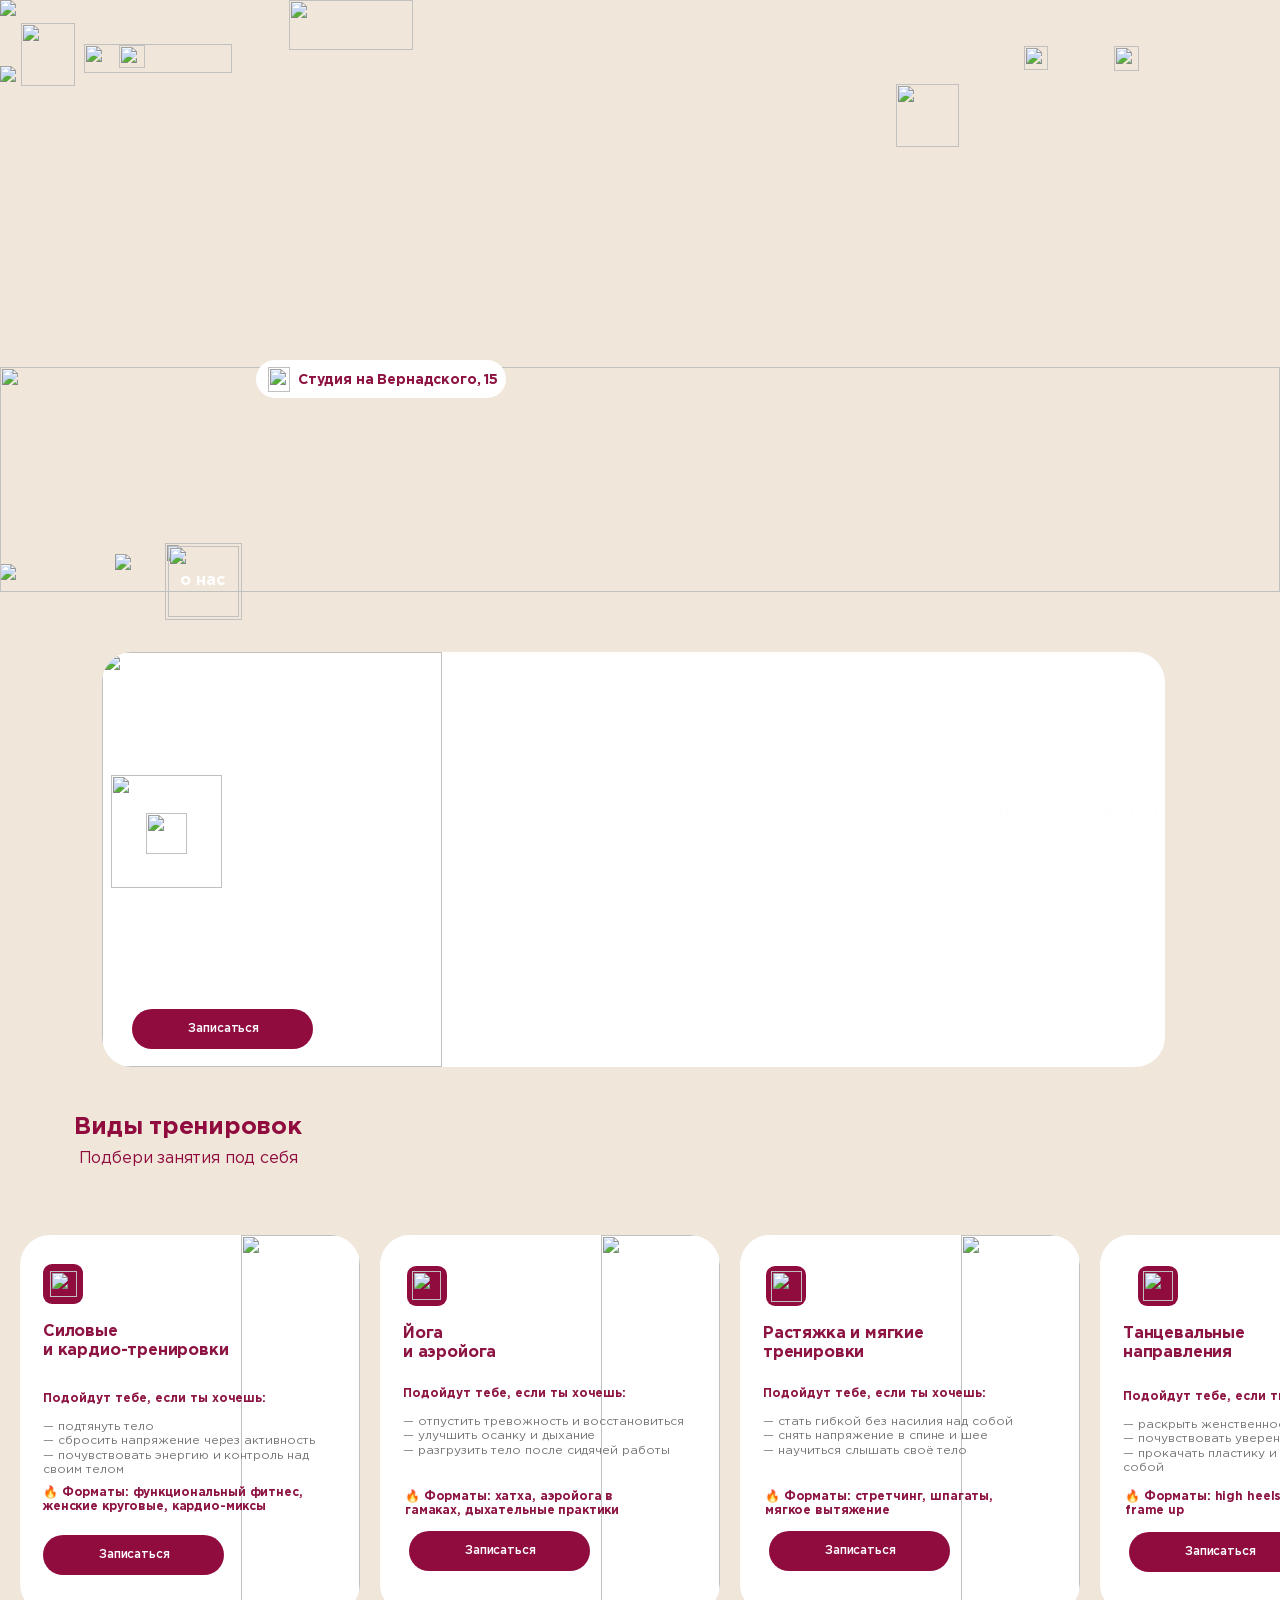
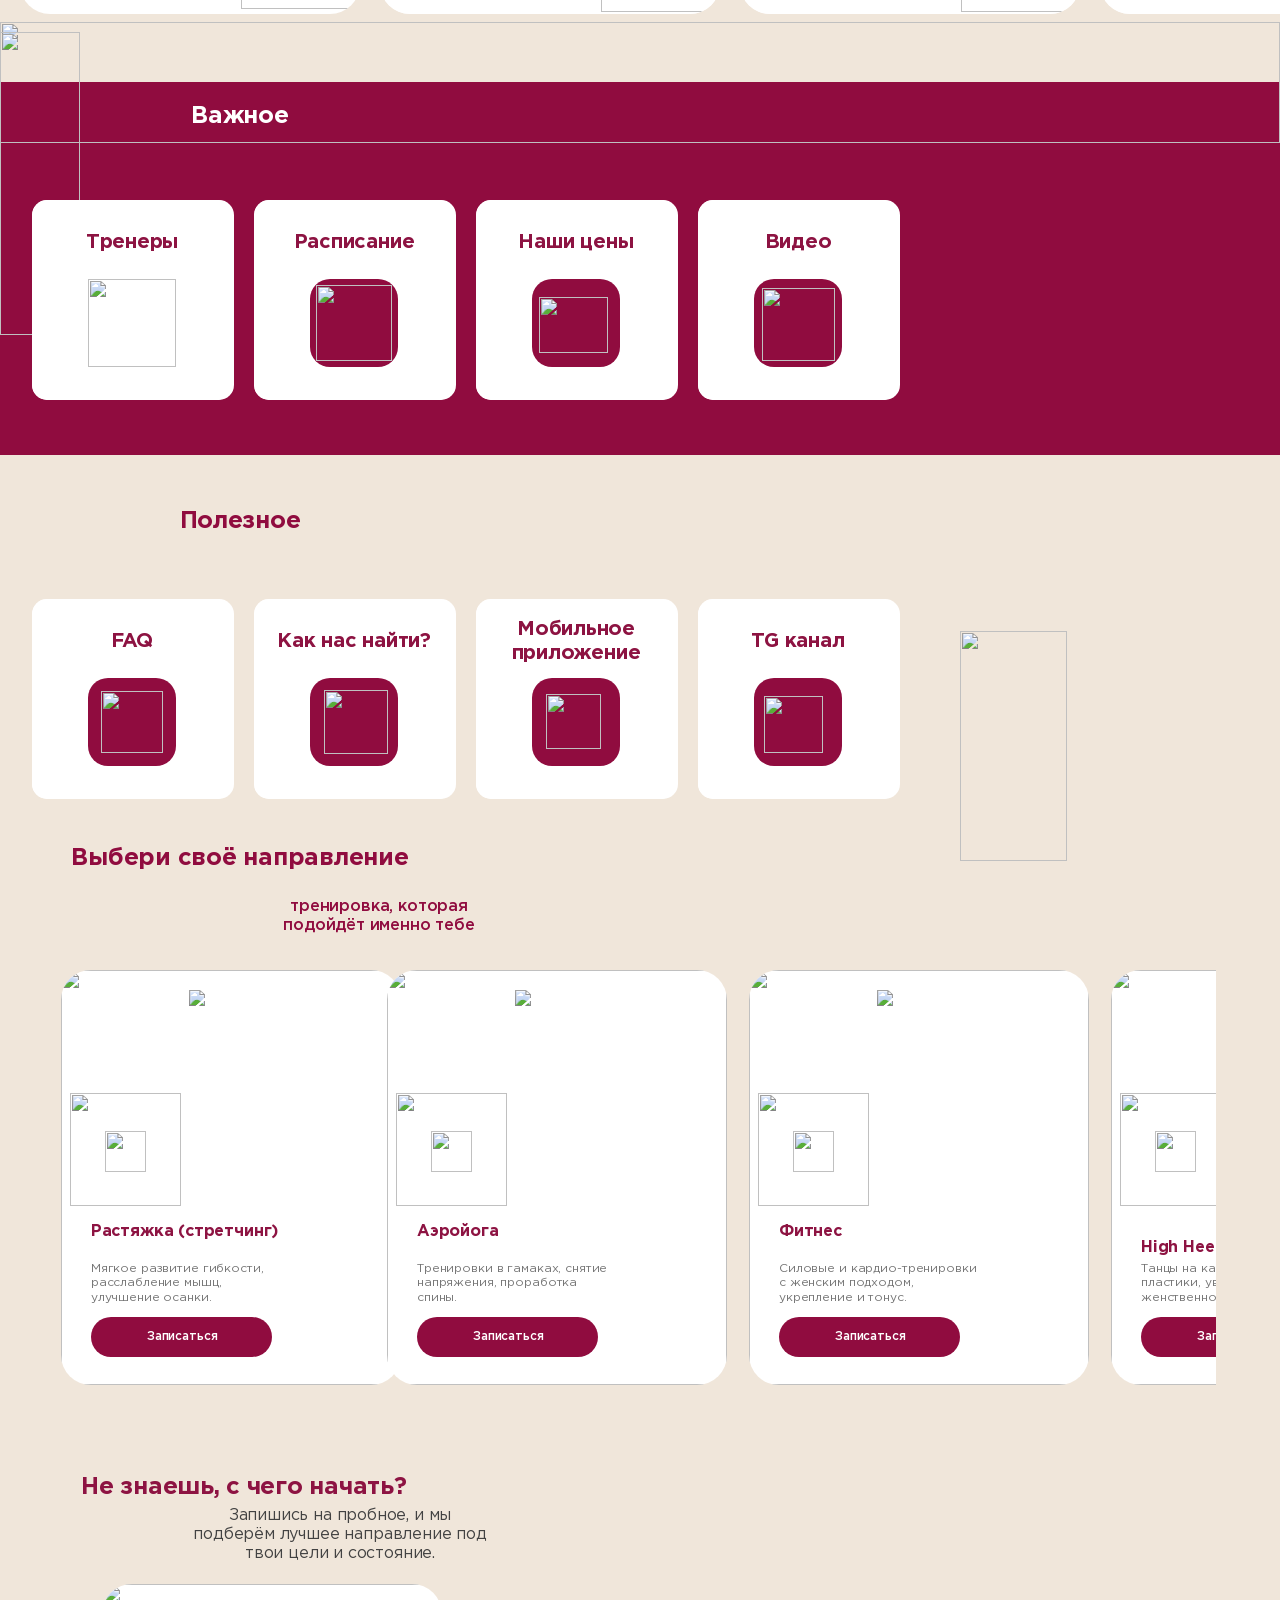
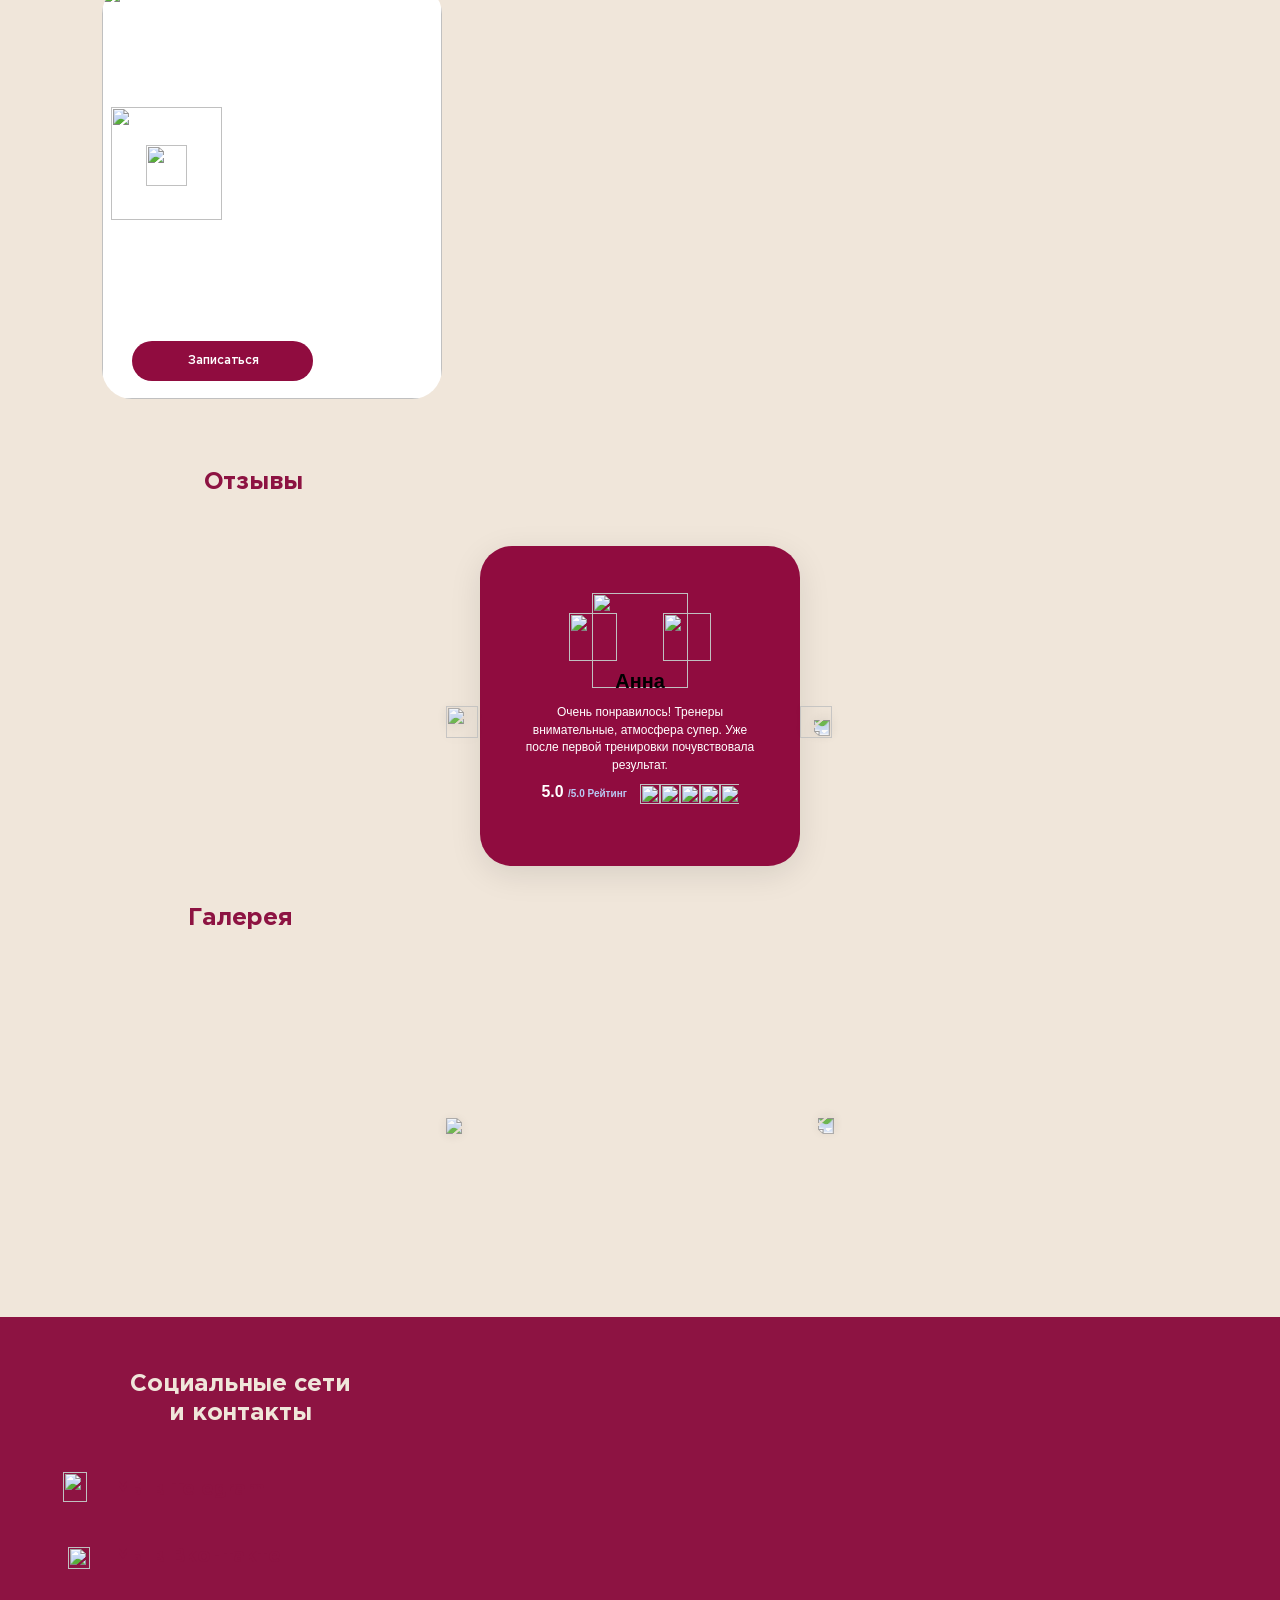
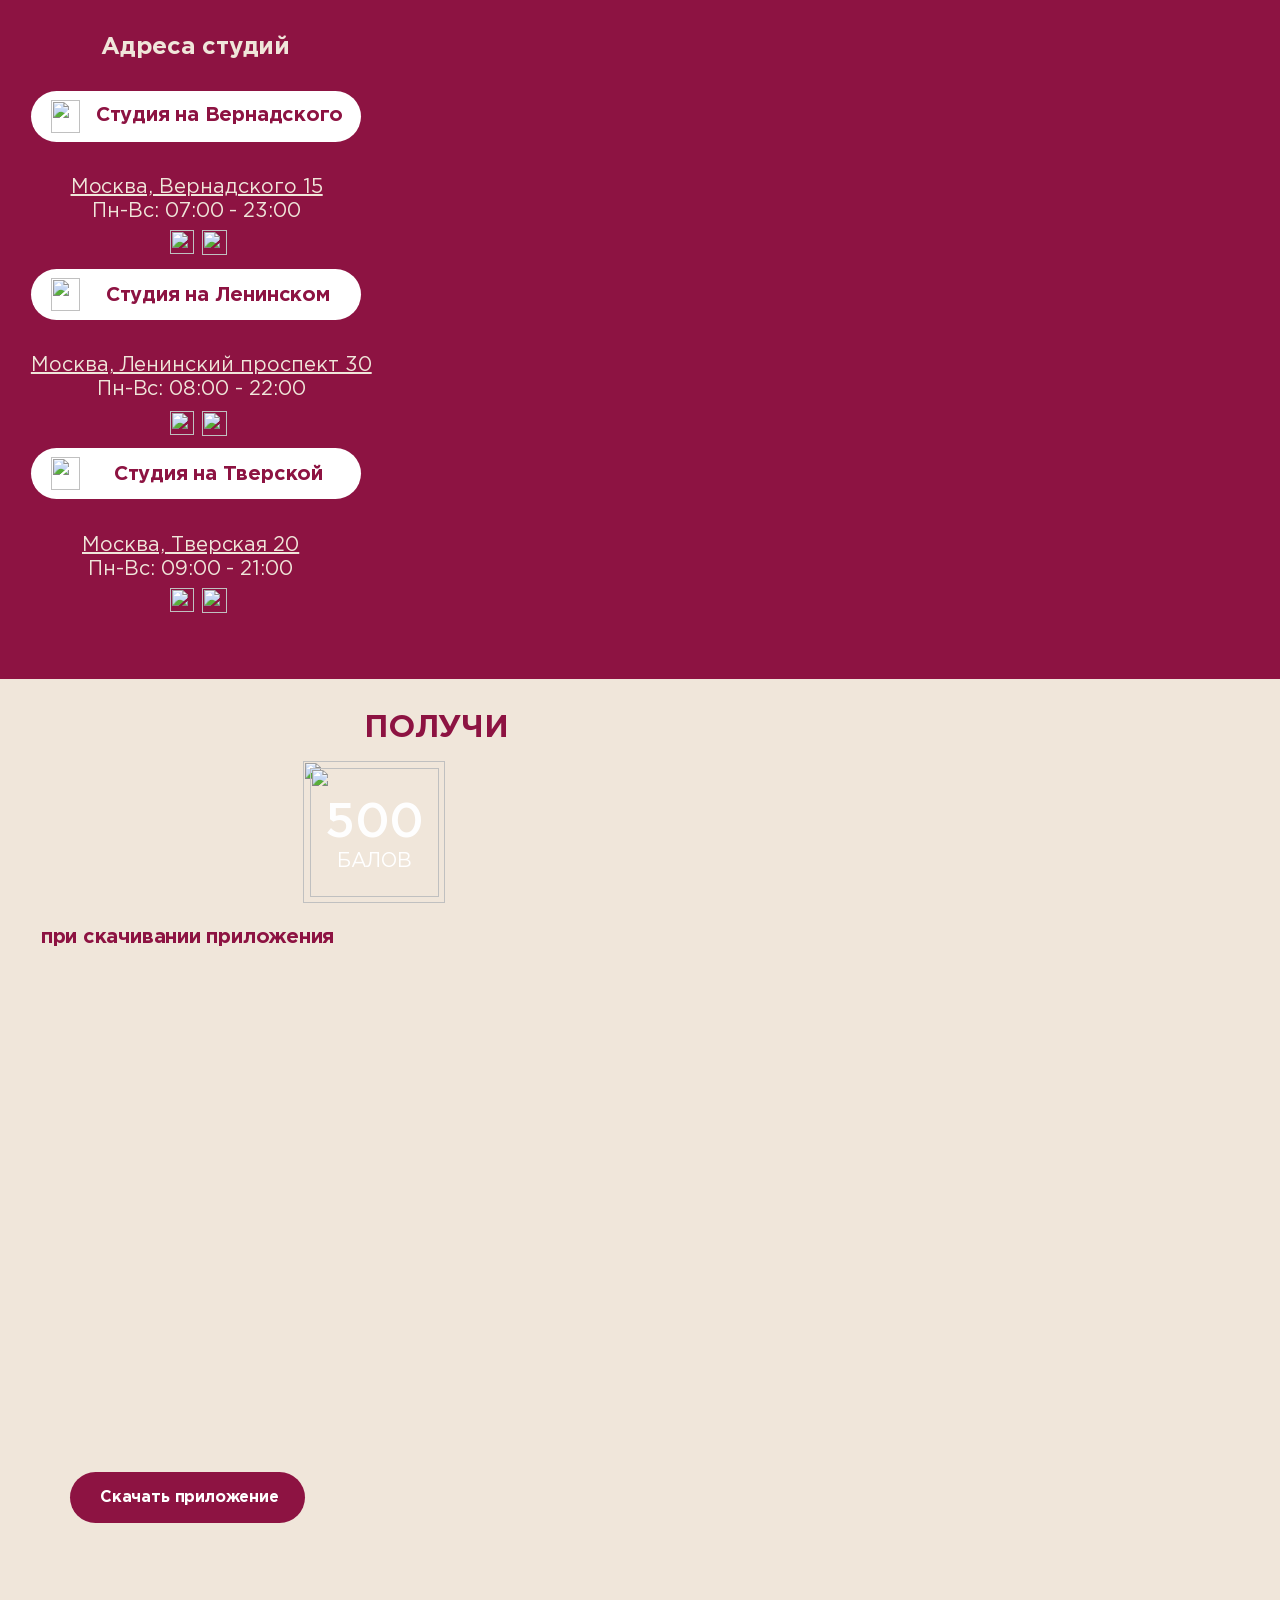
==== commit 7de16a45: "Обновление файлов: app.js, index.html, style.css" ====
--- a/index.html
+++ b/index.html
@@ -1,7 +1,7 @@
 <!DOCTYPE html>
 <html>
   <head>
-    <meta name="viewport" content="width=device-width, initial-scale=1.0, maximum-scale=1.0, user-scalable=no">
+    <meta name="viewport" content="width=device-width, initial-scale=1.0, maximum-scale=1.0, user-scalable=no, viewport-fit=cover">
     <meta charset="utf-8" />
     <link rel="stylesheet" href="globals.css" />
     <link rel="stylesheet" href="styleguide.css" />
--- a/style.css
+++ b/style.css
@@ -68,63 +68,49 @@
     font-style: italic;
 }
 
-body{
-  width: 407px;
+body {
+  width: 100%;
+  max-width: 100vw;
   overflow-x: hidden;
+  margin: 0;
+  padding: 0;
+  background-color: #f0e6da;
 }
 
 .app {
-    background-color: transparent;
-    display: flex;
-    flex-direction: row;
-    justify-content: center;
-    width: 100%;
-    overflow: hidden;
-  }
-  
-  .app .div, .app .overlap, .app .overlap-group, .app .frame, .app .overlap-2, .app .overlap-wrapper, .app .overlap-3, .app .overlap-group-wrapper, .app .overlap-4, .app .overlap-5, .app .overlap-6, .app .overlap-7, .app .overlap-8, .app .overlap-9, .app .overlap-10, .app .overlap-11, .app .overlap-12, .app .overlap-13, .app .overlap-14, .app .overlap-15, .app .overlap-16, .app .overlap-17, .app .overlap-18, .app .overlap-19, .app .overlap-20, .app .overlap-21, .app .overlap-22, .app .overlap-23, .app .overlap-24, .app .overlap-25, .app .overlap-26, .app .overlap-27, .app .overlap-28, .app .overlap-29, .app .overlap-30 {
-    overflow: hidden;
-  }
-  
-  .app .div {
-
-  }
-  
-  .app .overlap {
-    position: absolute;
-    width: 1451px;
-    height: 6419px;
-    top: 0;
-    left: 0;
-  }
-  
-  .app .overlap-group {
-    position: absolute;
-    width: 407px;
-    height: 6419px;
-    top: 0;
-    left: 0;
-  }
-  
-  .app .frame {
-    width: 100%; /* было 375px */
-    max-width: 414px; /* ограничиваем максимальную ширину для больших телефонов */
-    height: 6419px; /* высота подстраивается под содержимое */
-    margin: 0; /* центрирование */
-    background-color: #f0e6da;
-    overflow: hidden;
-  }
-  
-  .app .overlap-2 {
-    position: absolute;
-    width: 408px;
-    height: 5500px; /* Немного увеличил высоту */
-    top: -7px;
-    left: 0;
-    overflow: hidden; /* Оставляем hidden у родителя */
-  }
-  
-  .app .vector {
+  background-color: transparent;
+  width: 100%;
+  max-width: 100vw;
+  margin: 0;
+  padding: 0;
+  /* display: flex; flex-direction: row; justify-content: center; overflow: hidden; */
+}
+
+.app .div {
+  width: 100%;
+  max-width: 100vw;
+  /* overflow: hidden; */
+}
+
+.app .overlap-group {
+  position: relative;
+  width: 100%;
+  max-width: 100vw;
+  margin: 0;
+  background-color: #f0e6da;
+}
+
+.app .overlap-2 {
+  position: relative;
+  width: 100%;
+  max-width: 100vw;
+  height: auto;
+  top: 0;
+  left: 0;
+  /* overflow: hidden; */
+}
+
+.app .vector {
     position: absolute;
     width: 107px;
     height: 230px;
@@ -133,19 +119,19 @@
   }
   
   .app .img {
-    position: absolute;
     width: 100%;
-    height: 176px;
-    top: 7px;
+    height: auto;
+    display: block;
+    margin: 0 auto;
+    position: static;
+  }
+  
+  .app .erasebg-transformed {
+    position: absolute;
+    top: 66px;
     left: 0;
-  }
-  
-  .app .erasebg-transformed {
-    position: absolute;
     width: 100%;
     height: 663px;
-    top: 66px;
-    left: 0;
     object-fit: cover;
   }
   
@@ -199,7 +185,7 @@
   
   .app .frame-2 {
     position: absolute;
-    height: 303px;
+    width: 100%;
     top: 564px;
     left: 0;
   }
@@ -226,7 +212,7 @@
     width: 83%;
     height: auto;
     top: 652px;
-    left: 5%;
+    left: 8%;
     background-color: #ffffff;
     border-radius: 30px;
     overflow: hidden;
@@ -521,7 +507,7 @@
   
   .app .frame-4 {
     top: 3184px;
-    left: 5%;
+    left: 8%;
     position: absolute;
     width: 340px;
     height: 415px;
@@ -928,7 +914,6 @@
     position: absolute;
     width: 124px;
     height: 50px;
-    top: 7px;
     left: 70%;
   }
   
@@ -1763,7 +1748,6 @@
     width: 100%;
     height: 121px;
     top: 1622px;
-    left: 20px;
   }
   
   .app .vector-16 {
@@ -2238,7 +2222,7 @@
     -ms-overflow-style: none;
     scroll-behavior: smooth;
     scroll-snap-type: x mandatory;
-    padding: 0 20px 30px 20px;
+    padding: 0 50px 30px 20px;
     box-sizing: border-box;
     align-items: center;
     z-index: 1; /* Устанавливаем z-index */
@@ -2298,7 +2282,7 @@
     -ms-overflow-style: none;
     scroll-behavior: smooth;
     scroll-snap-type: x mandatory;
-    padding: 0 20px 30px 20px; /* Отступы слева, снизу (для тени) и справа */
+    padding: 0 50px 30px 20px; /* Отступы слева, снизу (для тени) и справа */
     box-sizing: border-box;
     align-items: center;
     z-index: 1; /* Устанавливаем z-index */
@@ -2386,7 +2370,6 @@
 .app .frame-15,
 .app .frame-16 {
   flex: 0 0 auto;
-  width: 300px;
   margin-right: 20px;
   scroll-snap-align: center;
   transition: transform 0.3s ease, box-shadow 0.3s ease;
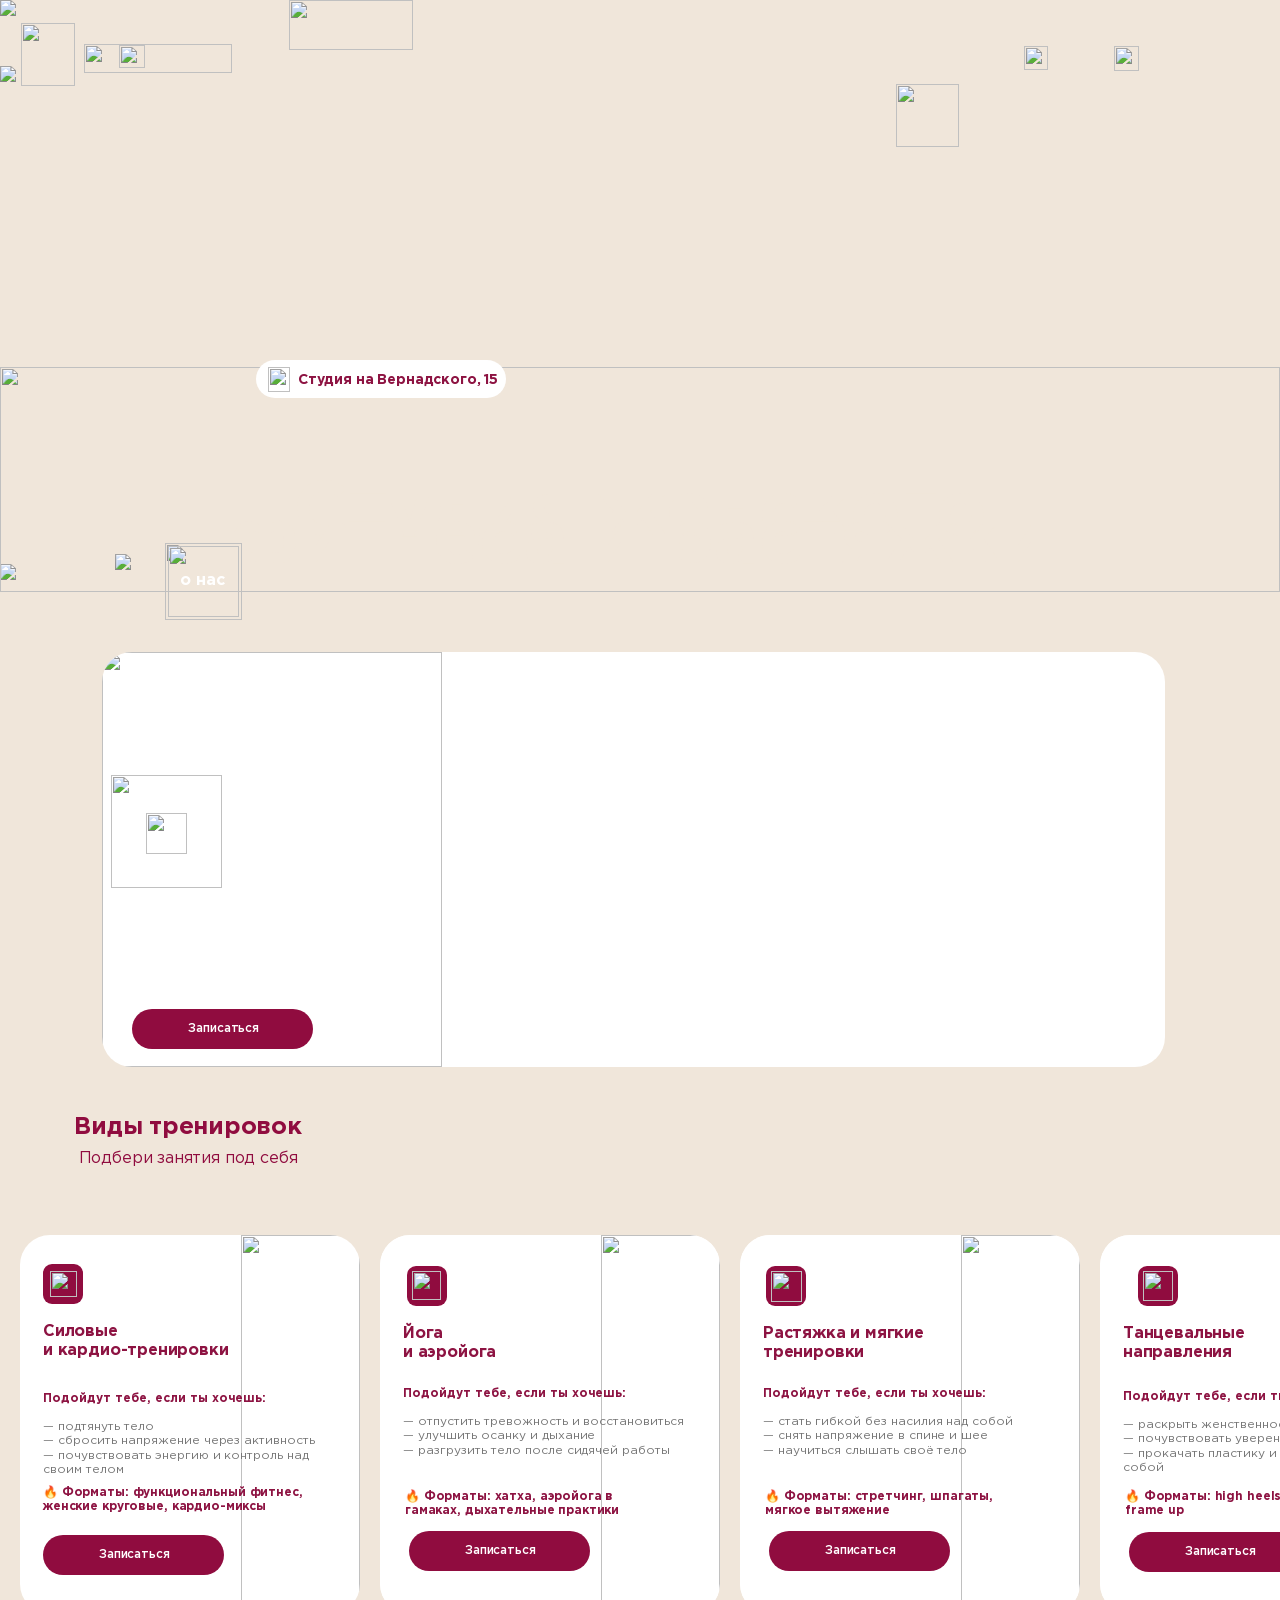
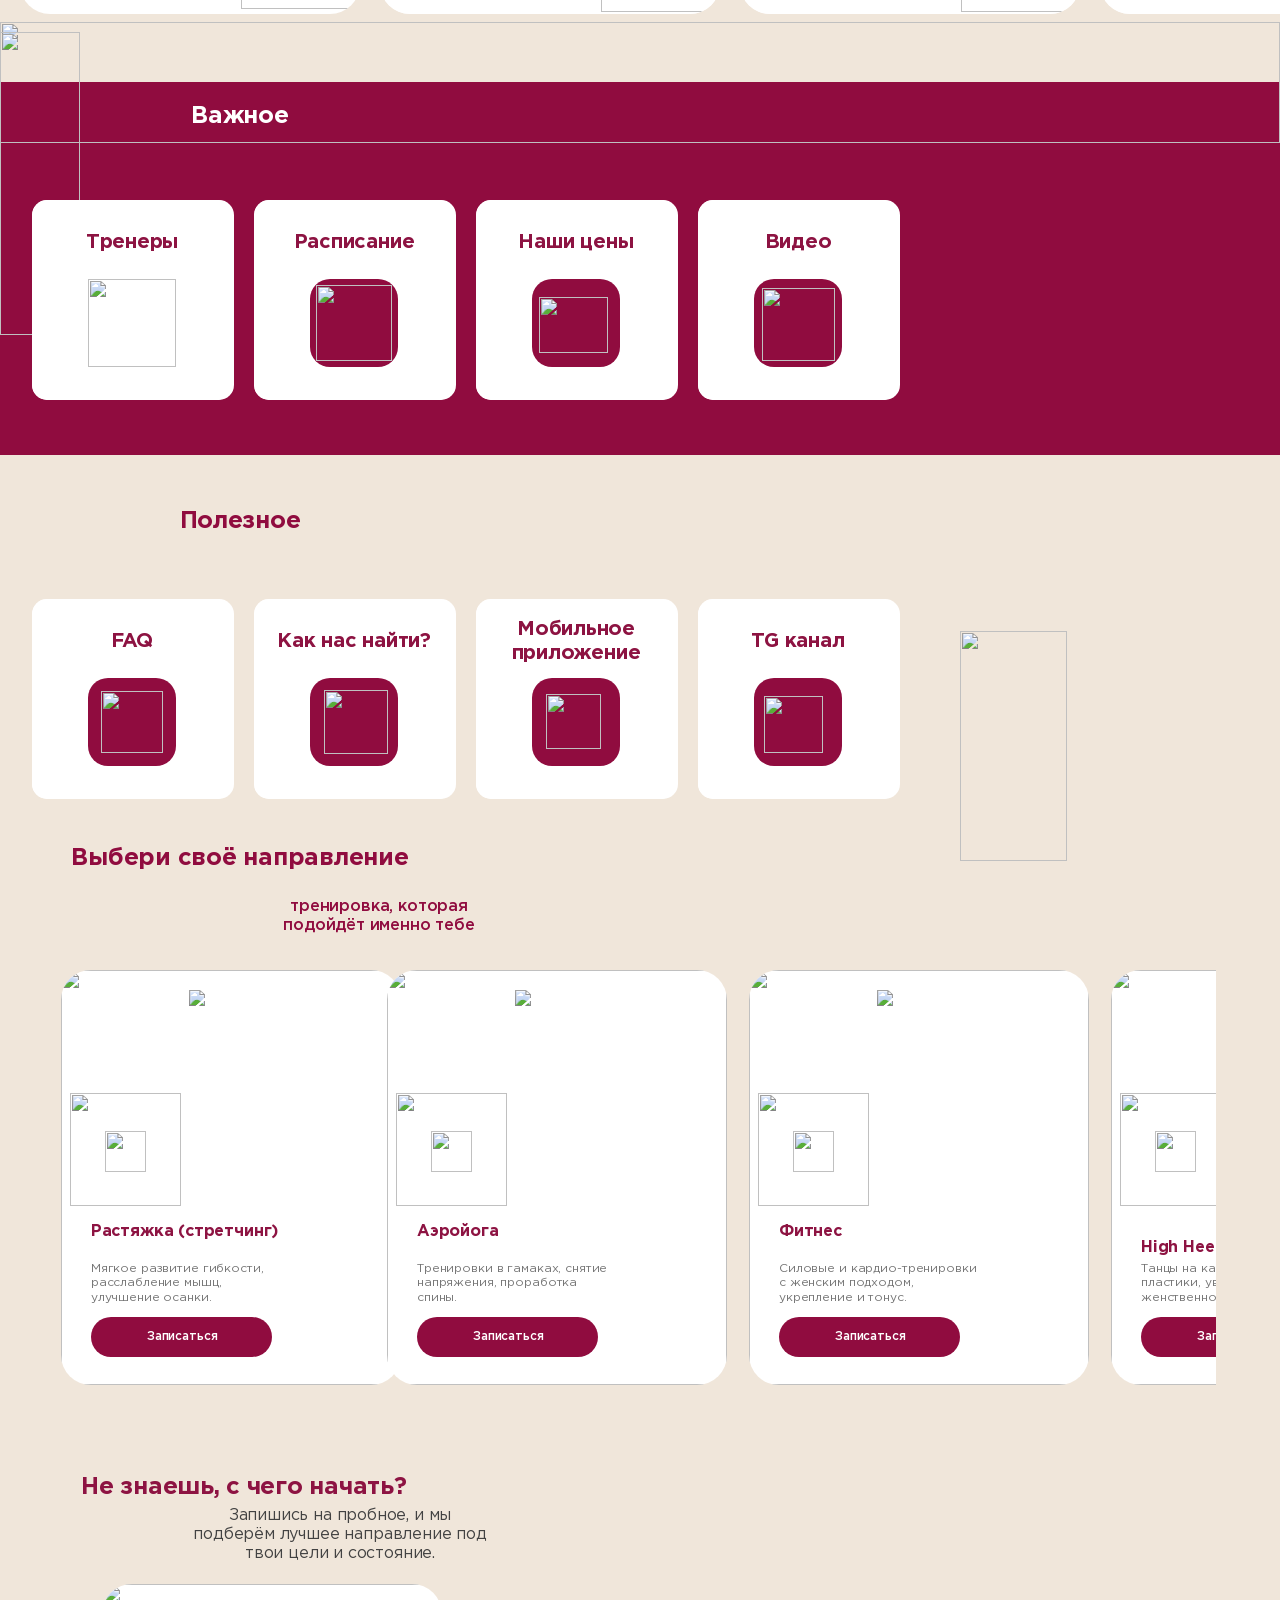
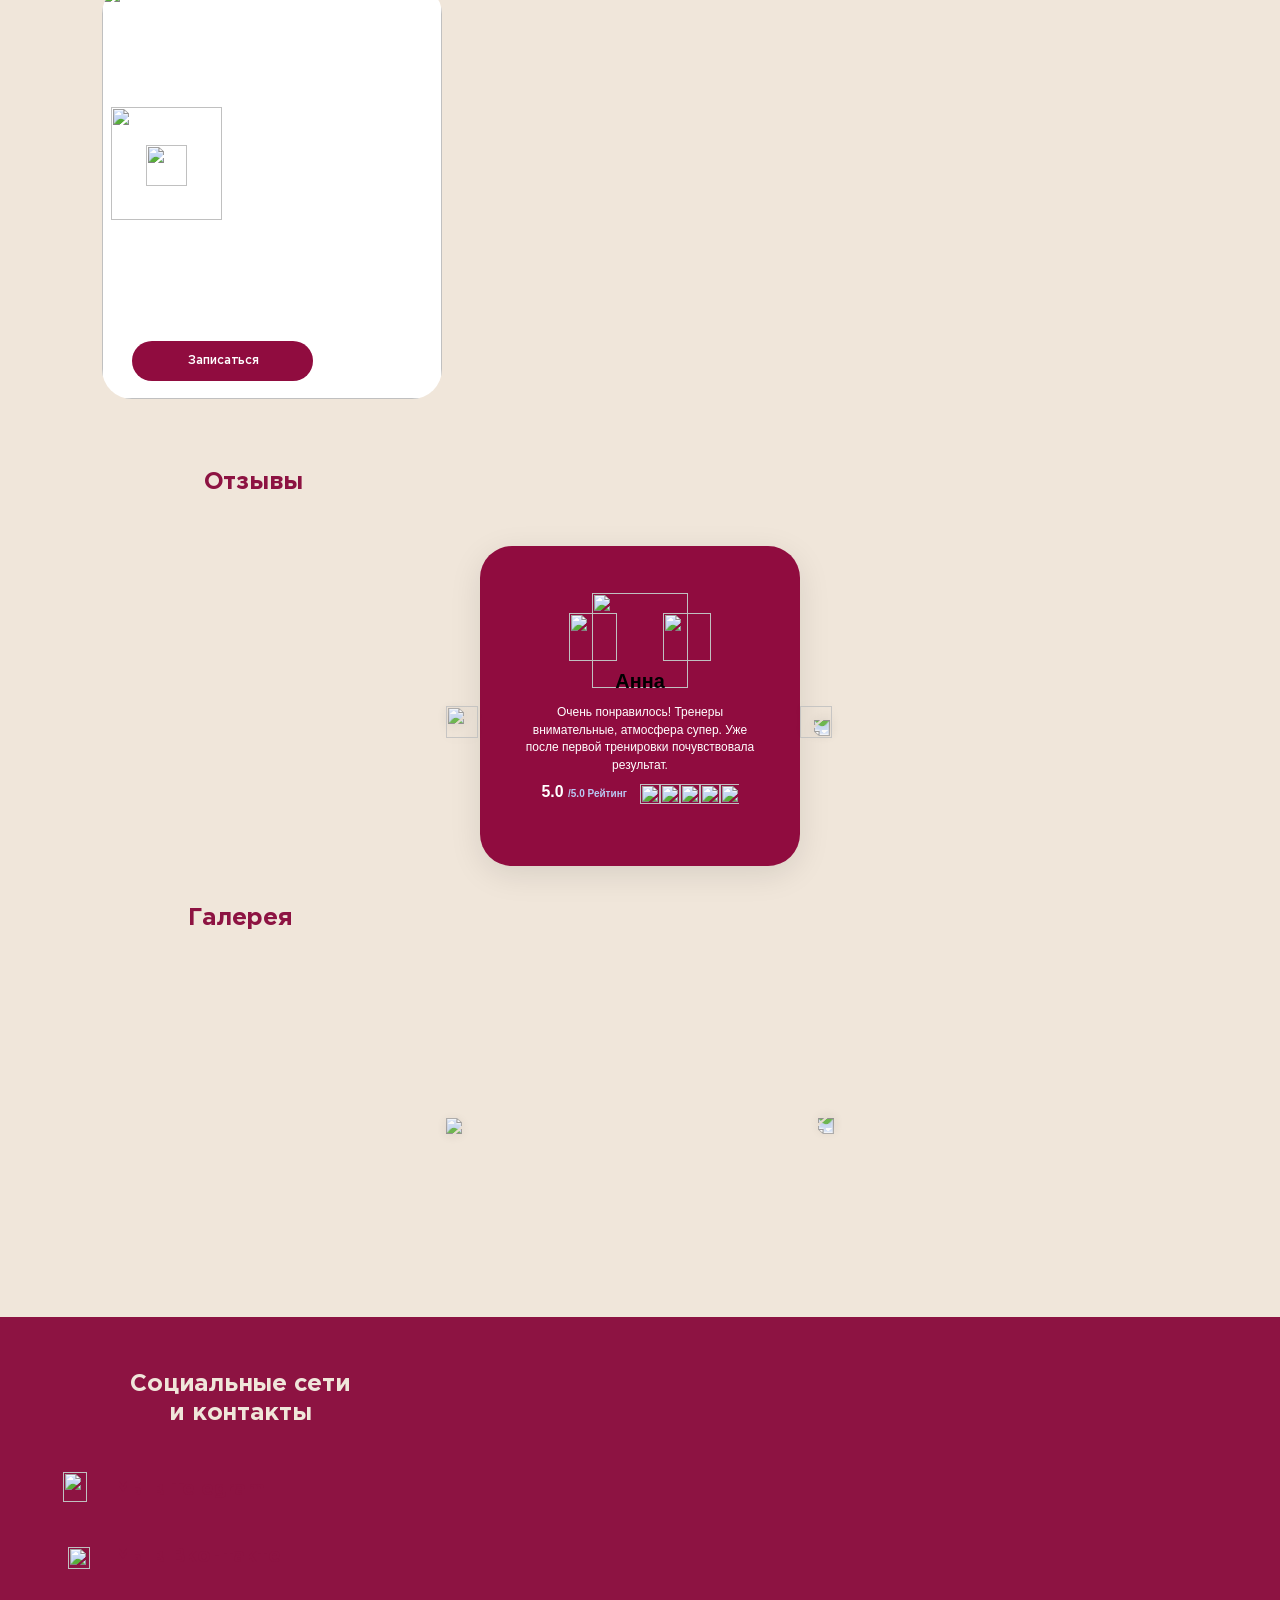
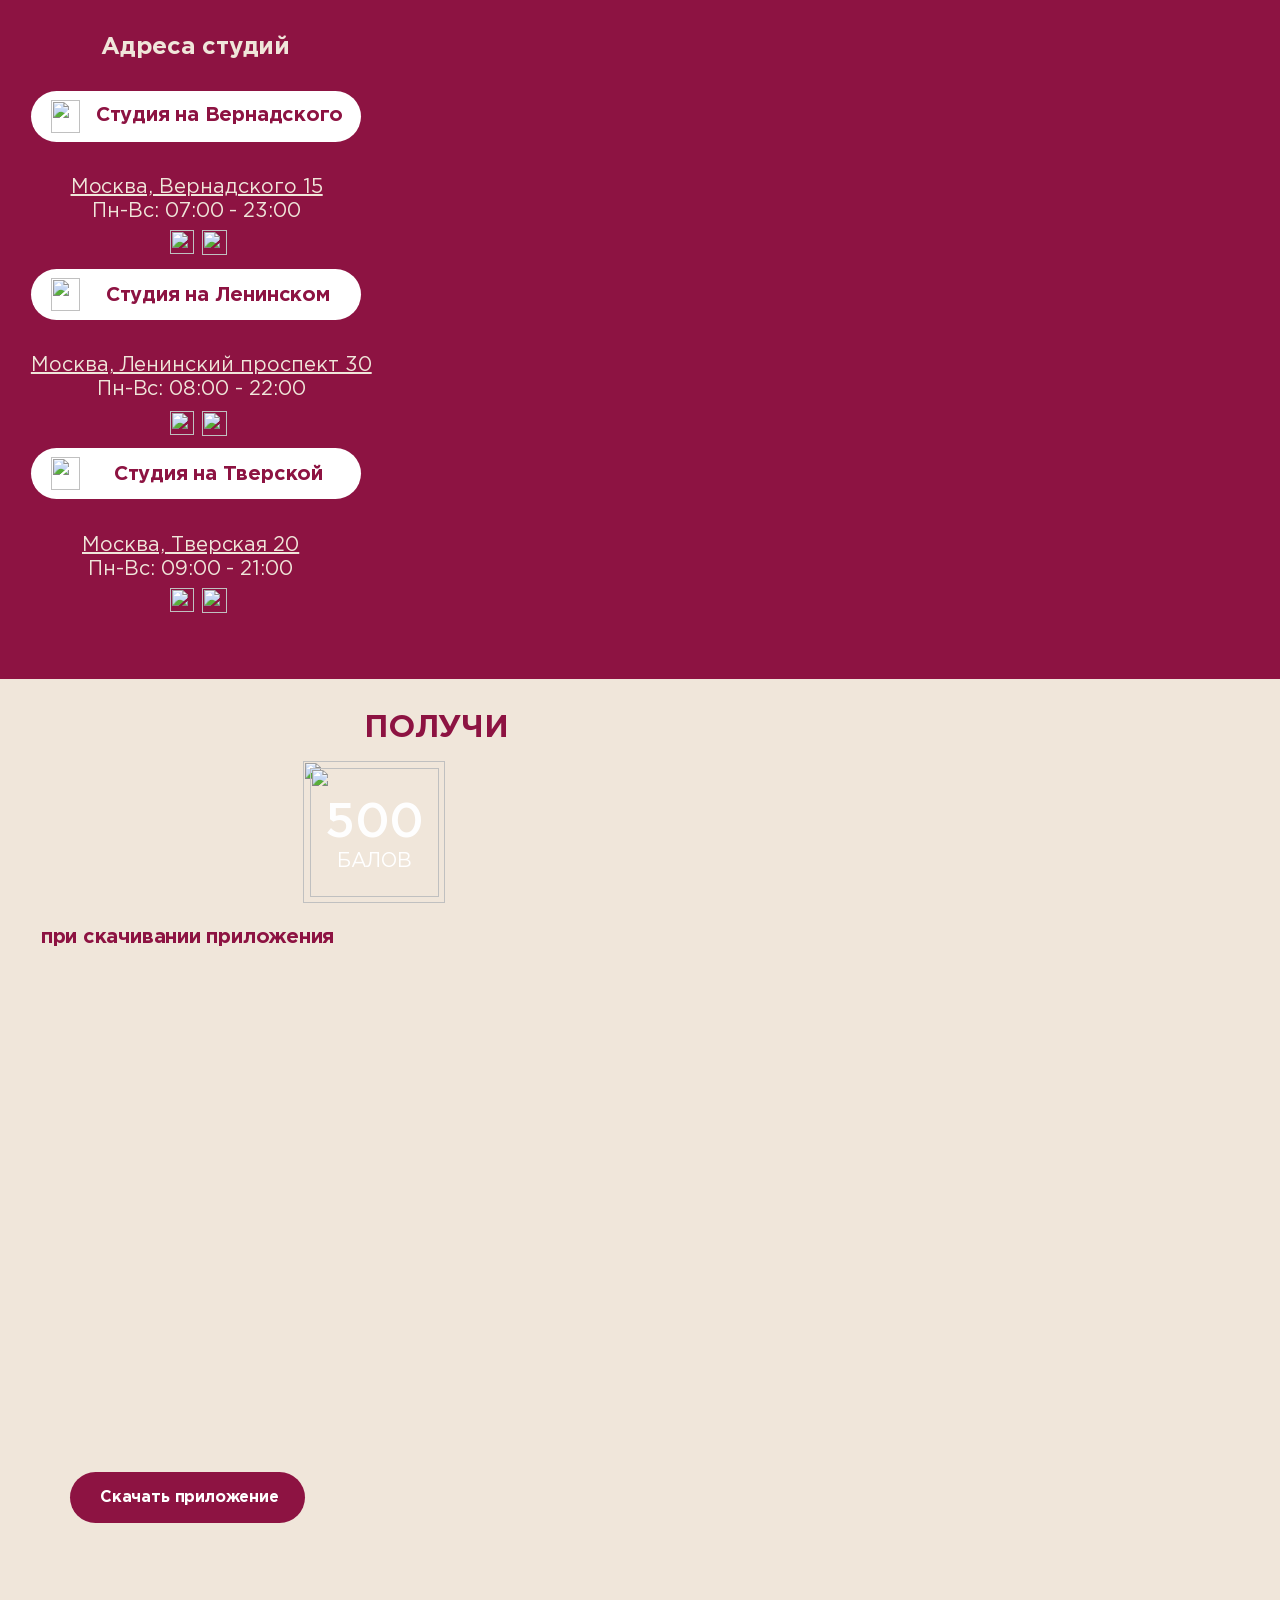
==== commit 56a60091: "Обновление файлов: style.css 2" ====
--- a/index.html
+++ b/index.html
@@ -222,14 +222,7 @@
                 </div>
                 <img class="vector-13" src="https://res.cloudinary.com/dj05yedo3/image/upload/v1749661536/toyf0oizj701140ivxfs.svg" loading="lazy" />
               </div>
-              <div class="group-11">
-                <div class="overlap-group-4">
-                  <p class="element-5">
-                    <span class="text-wrapper-26">+7 95</span> <span class="text-wrapper-27">2 255 90 00</span>
-                  </p>
-                  <div class="text-wrapper-28">total-body.online</div>
-                </div>
-              </div>
+             
               <div class="text-wrapper-29">ПОЛУЧИ</div>
               <div class="text-wrapper-30">при скачивании приложения</div>
               <div class="group-12">
--- a/style.css
+++ b/style.css
@@ -69,7 +69,7 @@
 }
 
 body {
-  width: 100%;
+  width: 100vw;
   max-width: 100vw;
   overflow-x: hidden;
   margin: 0;
@@ -79,17 +79,15 @@
 
 .app {
   background-color: transparent;
-  width: 100%;
+  width: 100vw;
   max-width: 100vw;
   margin: 0;
   padding: 0;
-  /* display: flex; flex-direction: row; justify-content: center; overflow: hidden; */
 }
 
 .app .div {
-  width: 100%;
+  width: 100vw;
   max-width: 100vw;
-  /* overflow: hidden; */
 }
 
 .app .overlap-group {
@@ -107,7 +105,6 @@
   height: auto;
   top: 0;
   left: 0;
-  /* overflow: hidden; */
 }
 
 .app .vector {
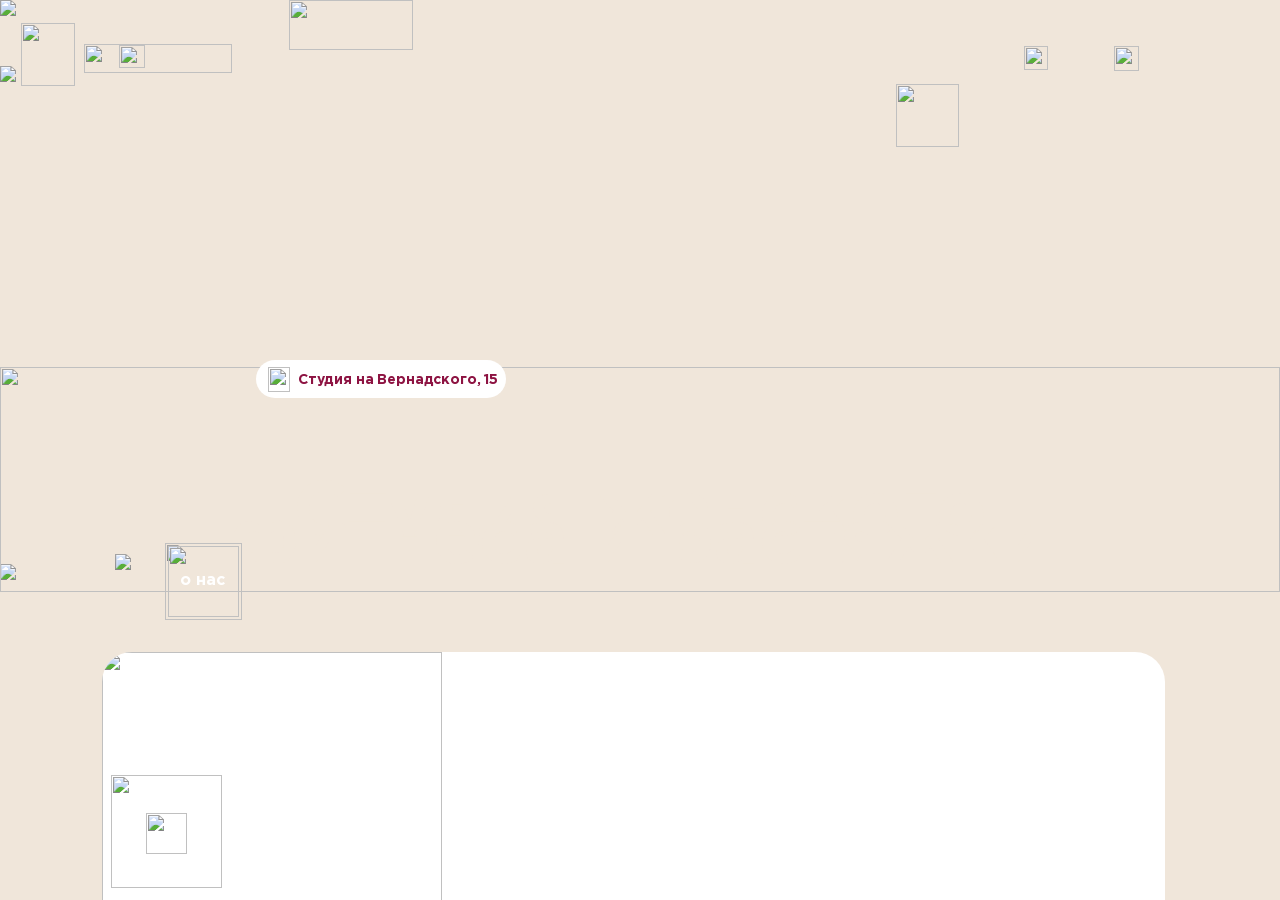
==== commit 08c2a598: "Доработка от заказчика 1" ====
--- a/index.html
+++ b/index.html
@@ -403,7 +403,7 @@
                   <div class="text-wrapper-46">Мобильное <br>приложение</div>
                 </div>
               </div>
-              <div class="group-33">
+              <div class="group-33" onclick="window.open('https://t.me/TotalBodyVernadskogo', '_blank')" style="cursor: pointer;">
                 <div class="overlap-21">
                   <div class="ic-round-sports-3">
                     <div class="mingcute-telegram-2"><img class="group-34" src="https://res.cloudinary.com/dj05yedo3/image/upload/v1749661523/nqjbafny6fkpxixlipwq.png" loading="lazy" /></div>
@@ -498,12 +498,38 @@
         </div>
       </div>
     </div>
+
+    
     <div class="modal-coaches" style="display:none;">
       <div class="modal-coaches__backdrop"></div>
       <div class="modal-coaches__content">
         <button class="modal-coaches__close">&times;</button>
-        <div class="coaches-slider"></div>
-      
+        <div class="coaches-slider">
+          <div class="coach-slide">
+            <div class="coach-info">
+              <div class="coach-photo-container">
+                <img class="coach-photo" src="" alt="">
+              </div>
+              <div class="coach-details">
+                <h3 class="coach-name"></h3>
+                <p class="coach-desc"></p>
+              </div>
+            </div>
+            <div class="coaches-nav">
+              <button class="coaches-prev">
+                <svg width="24" height="24" viewBox="0 0 24 24" fill="none" xmlns="http://www.w3.org/2000/svg">
+                  <path d="M15 18L9 12L15 6" stroke="currentColor" stroke-width="2" stroke-linecap="round" stroke-linejoin="round"/>
+                </svg>
+              </button>
+              <div class="coach-counter"></div>
+              <button class="coaches-next">
+                <svg width="24" height="24" viewBox="0 0 24 24" fill="none" xmlns="http://www.w3.org/2000/svg">
+                  <path d="M9 6L15 12L9 18" stroke="currentColor" stroke-width="2" stroke-linecap="round" stroke-linejoin="round"/>
+                </svg>
+              </button>
+            </div>
+          </div>
+        </div>
       </div>
     </div>
     <div class="modal-schedule" style="display:none;">
--- a/style.css
+++ b/style.css
@@ -68,44 +68,48 @@
     font-style: italic;
 }
 
-body {
-  width: 100vw;
-  max-width: 100vw;
+html, body {
+  width: 100%;
+  max-width: 100%;
   overflow-x: hidden;
+  overflow-y: hidden;
   margin: 0;
   padding: 0;
   background-color: #f0e6da;
+  box-sizing: border-box;
 }
 
 .app {
-  background-color: transparent;
-  width: 100vw;
-  max-width: 100vw;
-  margin: 0;
-  padding: 0;
+  min-height: 100vh;
+  overflow-y: auto;
+  overflow-x: hidden;
+}
+
+.div, .overlap-group {
+  width: 100%;
+  max-width: 100%;
+  box-sizing: border-box;
+  /* height и overflow не задаём! */
+}
+
+.app, .div {
+  min-height: 100vh;
 }
 
 .app .div {
-  width: 100vw;
-  max-width: 100vw;
+  width: 100%;
+  max-width: 100%;
 }
 
 .app .overlap-group {
   position: relative;
   width: 100%;
-  max-width: 100vw;
+  max-width: 100%;
   margin: 0;
   background-color: #f0e6da;
 }
 
-.app .overlap-2 {
-  position: relative;
-  width: 100%;
-  max-width: 100vw;
-  height: auto;
-  top: 0;
-  left: 0;
-}
+
 
 .app .vector {
     position: absolute;
@@ -130,6 +134,7 @@
     width: 100%;
     height: 663px;
     object-fit: cover;
+    pointer-events: none;
   }
   
   .app .vector-2 {
@@ -1336,7 +1341,7 @@
     display: flex;
     flex-direction: row;
     overflow-x: auto;
-    overflow-y: visible;
+    overflow-y: hidden;
     scrollbar-width: none;
     -ms-overflow-style: none;
     scroll-behavior: smooth;
@@ -2214,7 +2219,7 @@
     display: flex;
     flex-direction: row;
     overflow-x: auto;
-    overflow-y: visible; /* Оставляем visible */
+    overflow-y: hidden;
     scrollbar-width: none;
     -ms-overflow-style: none;
     scroll-behavior: smooth;
@@ -2274,7 +2279,7 @@
     display: flex;
     flex-direction: row;
     overflow-x: auto;
-    overflow-y: visible; /* Оставляем visible для тени */
+    overflow-y: hidden;
     scrollbar-width: none;
     -ms-overflow-style: none;
     scroll-behavior: smooth;
@@ -2349,6 +2354,7 @@
   left: 0;
   display: flex;
   overflow-x: auto;
+  overflow-y: hidden;
   scroll-behavior: smooth;
   scroll-snap-type: x mandatory;
   -webkit-overflow-scrolling: touch;
@@ -2808,135 +2814,151 @@
 
 .modal-coaches {
   position: fixed;
-  z-index: 10000;
-  max-height: 750px;
-  min-height: 750px;
-  left: 0; top: 70px; right: 0; bottom: 0;
-  width: 100vw; height: 100vh;
+  top: 0;
+  left: 0;
+  width: 100%;
+  height: 100%;
+  display: none;
+  justify-content: center;
+  align-items: center;
+  z-index: 1000;
+}
+
+.modal-coaches__backdrop {
+  position: absolute;
+  top: 0;
+  left: 0;
+  width: 100%;
+  height: 100%;
+  background: rgba(0, 0, 0, 0.5);
+  backdrop-filter: blur(4px);
+}
+
+.modal-coaches__content {
+  position: relative;
+  width: 90%;
+  max-width: 800px;
+  max-height: 90vh;
+  background: #fff;
+  border-radius: 20px;
+  padding: 30px;
+  z-index: 1001;
+  overflow-y: auto;
+  font-family: 'Gotham Pro', sans-serif;
+}
+
+.modal-coaches__close {
+  position: absolute;
+  top: 20px;
+  right: 20px;
+  background: none;
+  border: none;
+  font-size: 24px;
+  cursor: pointer;
+  color: #333;
+  width: 40px;
+  height: 40px;
   display: flex;
   align-items: center;
   justify-content: center;
-  pointer-events: all;
-  overflow-y: auto; /* Добавляем вертикальный скролл */
-}
-
-.modal-coaches__backdrop {
-  position: absolute;
-  left: 0; top: -10%; right: 0; bottom: 0;
-  width: 150vw; height: 150vh;
-  background: rgba(30, 0, 30, 0.65);
-  z-index: 1;
-}
-
-.modal-coaches__content {
-  position: relative;
-  z-index: 2;
-  background: #8c0140;
-  border-radius: 32px;
-  box-shadow: 0 8px 32px rgba(0,0,0,0.18);
-  width: 90vw;
-  max-width: 370px;
-  min-width: 280px;
-  max-height: 90vh; /* Ограничиваем максимальную высоту */
-  overflow-y: auto; /* Добавляем вертикальный скролл */
+  border-radius: 50%;
+  transition: background-color 0.3s;
+  font-family: 'Gotham Pro', sans-serif;
+}
+
+.modal-coaches__close:hover {
+  background-color: rgba(0, 0, 0, 0.1);
+}
+
+.coach-slide {
   display: flex;
   flex-direction: column;
+  gap: 30px;
+}
+
+.coach-info {
+  display: flex;
+  gap: 30px;
+  align-items: flex-start;
+}
+
+.coach-photo-container {
+  flex: 0 0 300px;
+  height: 400px;
+  border-radius: 15px;
+  overflow: hidden;
+}
+
+.coach-photo {
+  width: 100%;
+  height: 100%;
+  object-fit: cover;
+}
+
+.coach-details {
+  flex: 1;
+  display: flex;
+  flex-direction: column;
+  gap: 20px;
+}
+
+.coach-name {
+  font-size: 24px;
+  font-weight: 600;
+  color: #333;
+  margin: 0;
+}
+
+.coach-desc {
+  font-size: 16px;
+  line-height: 1.6;
+  color: #666;
+  margin: 0;
+}
+
+.coaches-nav {
+  display: flex;
+  justify-content: center;
   align-items: center;
-  justify-content: flex-start; /* Меняем на flex-start для корректного скролла */
-  animation: modalIn 0.3s cubic-bezier(.4,0,.2,1);
-  padding: 20px; /* Добавляем отступы */
-}
-
-@keyframes modalIn {
-  from { opacity: 0; transform: scale(0.95); }
-  to   { opacity: 1; transform: scale(1); }
-}
-
-.modal-coaches__close {
-  position: absolute;
-  top: 12px;
-  right: 18px;
-  font-size: 2rem;
+  gap: 20px;
+  margin-top: 20px;
+}
+
+.coaches-prev,
+.coaches-next {
   background: none;
   border: none;
-  color: #fff;
   cursor: pointer;
-  z-index: 3;
-}
-
-.coaches-slider {
-  width: 100%;
-  min-height: 420px;
-  display: flex;
-  flex-direction: column;
-  align-items: center;
-  position: relative;
-  overflow-y: auto; /* Добавляем вертикальный скролл */
-}
-
-.coaches-nav {
-  display: flex;
-  flex-direction: row;
-  justify-content: center;
-  align-items: center;
-  gap: 24px;
-  margin-bottom: 24px;
-}
-
-.coaches-prev, .coaches-next {
-  position: static;
-  width: 44px;
-  height: 44px;
-  font-size: 2rem;
-  background: #fff;
-  color: #900c3f;
-  border: none;
+  padding: 10px;
   border-radius: 50%;
-  cursor: pointer;
-  z-index: 3;
-  opacity: 0.95;
-  transition: background 0.2s, color 0.2s;
-  box-shadow: 0 2px 8px rgba(0,0,0,0.10);
-  display: flex;
-  align-items: center;
-  justify-content: center;
-}
-
-.coaches-prev:hover, .coaches-next:hover {
-  background: #f8f5f2;
-  color: #b91c5c;
-}
-
-.modal-coaches__close {
-  color: #fff;
-  font-size: 2.2rem;
-  top: 8px;
-  right: 12px;
-}
-
-@media (max-width: 500px) {
-  .coach-photo {
+  transition: background-color 0.3s;
+  color: #333;
+}
+
+.coaches-prev:hover,
+.coaches-next:hover {
+  background-color: rgba(0, 0, 0, 0.1);
+}
+
+.coach-counter {
+  font-size: 14px;
+  color: #666;
+}
+
+@media (max-width: 768px) {
+  .coach-info {
+    flex-direction: column;
+  }
+  
+  .coach-photo-container {
+    flex: 0 0 auto;
     width: 100%;
-    height: 60%;
-    position: relative;
-    border-radius: 30px 30px 0 0;
-  }
-  .coaches-slider {
-    min-height: 320px;
-  }
-  .coaches-nav {
-    margin-top: 12px;
-    gap: 12px;
-  }
-  .coaches-prev, .coaches-next {
-    width: 36px;
-    height: 36px;
-    font-size: 1.5rem;
-  }
-  .coach-desc{
-    font-family: 'Gotham Pro', Helvetica;
-    color: #fff;
-    padding: 15px;
+    height: 300px;
+  }
+  
+  .modal-coaches__content {
+    width: 95%;
+    padding: 20px;
   }
 }
 
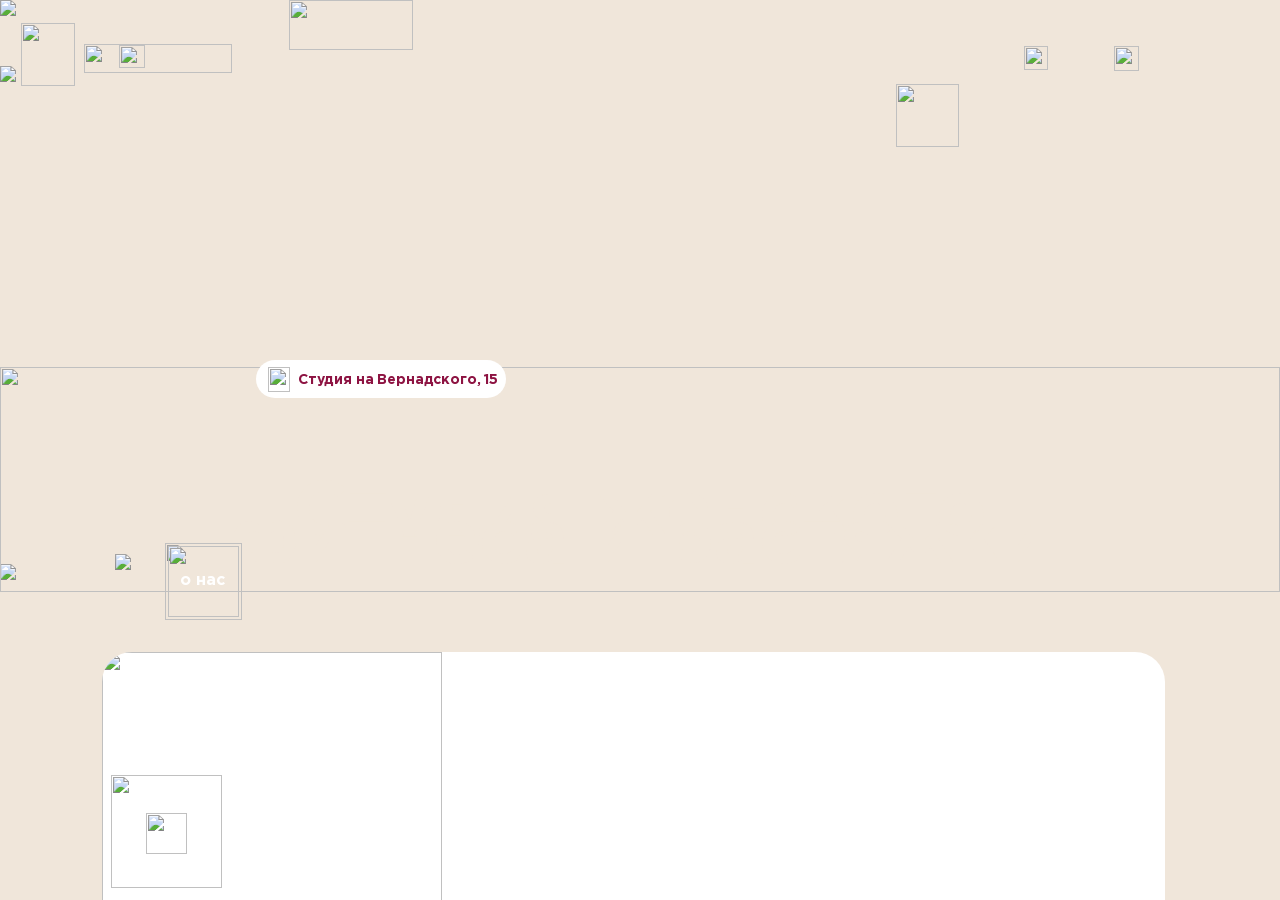
==== commit 66d76620: "Обновление: последние изменения в app.js, index.html, style.css" ====
--- a/index.html
+++ b/index.html
@@ -162,37 +162,35 @@
                   <img class="gallery-next" src="https://res.cloudinary.com/dj05yedo3/image/upload/v1749661528/dd9lremyfhqg72or5kfw.svg" loading="lazy" />
                 </div>
                 <div class="group-8">
-                  <div class="text-wrapper-17">Адреса студий</div>
+                  <div class="text-wrapper-17">Адреса студий в Москве</div>
                   <div class="overlap-5">
                     <img class="vector-9" src="https://res.cloudinary.com/dj05yedo3/image/upload/v1749661536/wvow3mvoufemfomk6qcf.svg" loading="lazy" />
                     <div class="text-wrapper-18">Студия на Вернадского</div>
                   </div>
                   <div class="overlap-6">
                     <img class="vector-9" src="https://res.cloudinary.com/dj05yedo3/image/upload/v1749661536/wvow3mvoufemfomk6qcf.svg" loading="lazy" />
-                    <div class="text-wrapper-19">Студия на Ленинском</div>
+                    <div class="text-wrapper-19">Студия в Коммунарке</div>
                   </div>
                   <p class="element-2">
                     <a href="geo:55.686320,37.524659" target="_blank" rel="noopener noreferrer"
                       ><span class="text-wrapper-20">Москва, Вернадского 15<br /></span
-                    ></a>
-                    <span class="text-wrapper-21">Пн-Вс: 07:00 - 23:00</span>
+                    ></a>                    
                   </p>
                   <p class="element-3">
                     <a href="geo:55.701320,37.564659" target="_blank" rel="noopener noreferrer"
-                      ><span class="text-wrapper-20">Москва, Ленинский проспект 30<br /></span
+                      ><span class="text-wrapper-20">Москва, Скандинавский бульвар 2 корпус 6<br /></span
                     ></a>
-                    <span class="text-wrapper-21">Пн-Вс: 08:00 - 22:00</span>
                   </p>
                   <div class="overlap-7">
                     <img class="vector-9" src="https://res.cloudinary.com/dj05yedo3/image/upload/v1749661536/wvow3mvoufemfomk6qcf.svg" loading="lazy" />
-                    <div class="text-wrapper-22">Студия на Тверской</div>
+                    <div class="text-wrapper-22">Студия на Вершинина</div>
                   </div>
                   <img class="vector-10" src="https://res.cloudinary.com/dj05yedo3/image/upload/v1749661537/tsz0d3qyu13cjsbohtra.svg" loading="lazy" />
                   <p class="element-4">
                     <a href="geo:55.761320,37.604659" target="_blank" rel="noopener noreferrer"
-                      ><span class="text-wrapper-20">Москва, Тверская 20<br /></span
+                      ><span class="text-wrapper-20">Москва, ул. Маршала Вершинина 10<br /></span
                     ></a>
-                    <span class="text-wrapper-21">Пн-Вс: 09:00 - 21:00</span>
+
                   </p>
                   <img class="logos-telegram" src="https://res.cloudinary.com/dj05yedo3/image/upload/v1749661537/mkqbgxnvdlfijttlc5ih.svg" loading="lazy" />
                   <img class="logos-whatsapp-icon" src="https://res.cloudinary.com/dj05yedo3/image/upload/v1749661537/pvggm2gwfyuit2jubu2e.svg" loading="lazy" />
@@ -403,7 +401,7 @@
                   <div class="text-wrapper-46">Мобильное <br>приложение</div>
                 </div>
               </div>
-              <div class="group-33" onclick="window.open('https://t.me/TotalBodyVernadskogo', '_blank')" style="cursor: pointer;">
+              <div class="group-33" onclick="window.open('https://t.me/m/AVlt5J-jODRi', '_blank')" style="cursor: pointer;">
                 <div class="overlap-21">
                   <div class="ic-round-sports-3">
                     <div class="mingcute-telegram-2"><img class="group-34" src="https://res.cloudinary.com/dj05yedo3/image/upload/v1749661523/nqjbafny6fkpxixlipwq.png" loading="lazy" /></div>
@@ -421,73 +419,93 @@
                   <img class="rectangle-2" src="https://res.cloudinary.com/dj05yedo3/image/upload/v1749661524/xogggwnnxm9vu4knw6hu.png" loading="lazy">
                   <img class="frame-3" src="https://res.cloudinary.com/dj05yedo3/image/upload/v1749661534/mpurqblcsakg6dwoy73x.svg" loading="lazy">
                   <img class="vector-5" src="https://res.cloudinary.com/dj05yedo3/image/upload/v1749661522/sc8xtxyosir86ptaludw.webp" loading="lazy">
-                  <div class="text-wrapper-7">Растяжка (стретчинг)</div>
-                  <p class="text-wrapper-8">Мягкое развитие гибкости, расслабление мышц, улучшение осанки.</p>
+                  <div class="text-wrapper-7">Растяжка</div>
+                  <p class="text-wrapper-8">Гибкость, снятие напряжения, лёгкость в теле.</p>
+                  <button class="more-info-btn" data-type="stretching">Подробнее</button>
                   <div class="group-5">
                     <div class="overlap-group-2"><div class="text-wrapper-2">Записаться</div></div>
                   </div>
                 </div>
               </div>
-              <div class="frame-12">
-                <div class="overlap-22">
+              <div class="overlap-group-wrapper">
+                <div class="overlap-4">
                   <img class="group-3" src="https://res.cloudinary.com/dj05yedo3/image/upload/v1749661523/ouquoe6nkduh4xe5jdyy.png" loading="lazy">
                   <img class="rectangle-2" src="https://res.cloudinary.com/dj05yedo3/image/upload/v1749661525/prx5iiszg3wakka3ptxa.png" loading="lazy">
                   <img class="frame-3" src="https://res.cloudinary.com/dj05yedo3/image/upload/v1749661534/mpurqblcsakg6dwoy73x.svg" loading="lazy">
                   <img class="vector-5" src="https://res.cloudinary.com/dj05yedo3/image/upload/v1749661522/sc8xtxyosir86ptaludw.webp" loading="lazy">
                   <div class="text-wrapper-7">Аэройога</div>
-                  <p class="text-wrapper-8">Тренировки в гамаках, снятие напряжения, проработка спины.</p>
+                  <p class="text-wrapper-8">Гамак, гибкость, разгрузка спины, гармония тела и души.</p>
+                  <button class="more-info-btn" data-type="aerial">Подробнее</button>
                   <div class="group-5">
                     <div class="overlap-group-2"><div class="text-wrapper-2">Записаться</div></div>
                   </div>
                 </div>
               </div>
-              <div class="frame-13">
-                <div class="overlap-23">
+              <div class="overlap-group-wrapper">
+                <div class="overlap-4">
                   <img class="group-3" src="https://res.cloudinary.com/dj05yedo3/image/upload/v1749661523/ouquoe6nkduh4xe5jdyy.png" loading="lazy">
-                  <img class="rectangle-2" src="https://res.cloudinary.com/dj05yedo3/image/upload/v1749661524/fid3hczsgc2yhjzdruos.png" loading="lazy">
+                  <img class="rectangle-2" src="https://res.cloudinary.com/dd58ooqcc/image/upload/v1750399204/IMG_4349_arp7vy.jpg" loading="lazy">
                   <img class="frame-3" src="https://res.cloudinary.com/dj05yedo3/image/upload/v1749661534/mpurqblcsakg6dwoy73x.svg" loading="lazy">
                   <img class="vector-5" src="https://res.cloudinary.com/dj05yedo3/image/upload/v1749661522/sc8xtxyosir86ptaludw.webp" loading="lazy">
-                  <div class="text-wrapper-7">Фитнес</div>
-                  <p class="text-wrapper-8">Силовые и кардио-тренировки с женским подходом, укрепление и тонус.</p>
+                  <div class="text-wrapper-7">Пилатес</div>
+                  <p class="text-wrapper-8">Глубокие мышцы, осанка, баланс, мягкая забота о теле.</p>
+                  <button class="more-info-btn" data-type="pilates">Подробнее</button>
                   <div class="group-5">
                     <div class="overlap-group-2"><div class="text-wrapper-2">Записаться</div></div>
                   </div>
                 </div>
               </div>
-              <div class="frame-14">
-                <div class="overlap-25">
+              <div class="overlap-group-wrapper">
+                <div class="overlap-4">
                   <img class="group-3" src="https://res.cloudinary.com/dj05yedo3/image/upload/v1749661523/ouquoe6nkduh4xe5jdyy.png" loading="lazy">
                   <img class="rectangle-2" src="https://res.cloudinary.com/dj05yedo3/image/upload/v1749661524/wlya14iefgmlgalm5hbk.png" loading="lazy">
                   <img class="frame-3" src="https://res.cloudinary.com/dj05yedo3/image/upload/v1749661534/mpurqblcsakg6dwoy73x.svg" loading="lazy">
                   <img class="vector-5" src="https://res.cloudinary.com/dj05yedo3/image/upload/v1749661522/sc8xtxyosir86ptaludw.webp" loading="lazy">
-                  <p class="text-wrapper-7">High Heels &amp; Strip Dance</p>
-                  <p class="text-wrapper-8">Танцы на каблуках, развитие пластики, уверенности и женственности.</p>
+                  <div class="text-wrapper-7">Strip Plastic</div>
+                  <p class="text-wrapper-8">Танец, пластика, женственность, уверенность, гибкость.</p>
+                  <button class="more-info-btn" data-type="strip">Подробнее</button>
                   <div class="group-5">
                     <div class="overlap-group-2"><div class="text-wrapper-2">Записаться</div></div>
                   </div>
                 </div>
               </div>
-              <div class="frame-15">
-                <div class="overlap-27">
+              <div class="overlap-group-wrapper">
+                <div class="overlap-4">
                   <img class="group-3" src="https://res.cloudinary.com/dj05yedo3/image/upload/v1749661523/ouquoe6nkduh4xe5jdyy.png" loading="lazy">
                   <img class="rectangle-2" src="https://res.cloudinary.com/dj05yedo3/image/upload/v1749661525/cwsxlux2wjgqudhgf9sp.png" loading="lazy">
                   <img class="frame-3" src="https://res.cloudinary.com/dj05yedo3/image/upload/v1749661534/mpurqblcsakg6dwoy73x.svg" loading="lazy">
                   <img class="vector-5" src="https://res.cloudinary.com/dj05yedo3/image/upload/v1749661522/sc8xtxyosir86ptaludw.webp" loading="lazy">
                   <div class="text-wrapper-7">Здоровая спина</div>
-                  <p class="text-wrapper-8">Специальная программа для тех, кто чувствует зажатость, боль или усталость.</p>
+                  <p class="text-wrapper-8">Сильная спина, снятие боли, гибкость, профилактика проблем.</p>
+                  <button class="more-info-btn" data-type="back">Подробнее</button>
                   <div class="group-5">
                     <div class="overlap-group-2"><div class="text-wrapper-2">Записаться</div></div>
                   </div>
                 </div>
               </div>
-              <div class="frame-16">
-                <div class="overlap-29">
+              <div class="overlap-group-wrapper">
+                <div class="overlap-4">
                   <img class="group-3" src="https://res.cloudinary.com/dj05yedo3/image/upload/v1749661523/ouquoe6nkduh4xe5jdyy.png" loading="lazy">
                   <img class="rectangle-2" src="https://res.cloudinary.com/dj05yedo3/image/upload/v1749661525/avefvviaygivm0lbzfp8.png" loading="lazy">
                   <img class="frame-3" src="https://res.cloudinary.com/dj05yedo3/image/upload/v1749661534/mpurqblcsakg6dwoy73x.svg" loading="lazy">
                   <img class="vector-5" src="https://res.cloudinary.com/dj05yedo3/image/upload/v1749661522/sc8xtxyosir86ptaludw.webp" loading="lazy">
-                  <div class="text-wrapper-47">МФР (миофасциальный релиз)</div>
-                  <p class="text-wrapper-8">Работа с глубоким напряжением, расслабление через дыхание и роллы.</p>
+                  <div class="text-wrapper-7">Хатха-йога</div>
+                  <p class="text-wrapper-8">Асаны, дыхание, баланс, гибкость, спокойствие ума.</p>
+                  <button class="more-info-btn" data-type="hatha">Подробнее</button>
+                  <div class="group-5">
+                    <div class="overlap-group-2"><div class="text-wrapper-2">Записаться</div></div>
+                  </div>
+                </div>
+              </div>
+              <div class="overlap-group-wrapper">
+                <div class="overlap-4">
+                  <img class="group-3" src="https://res.cloudinary.com/dj05yedo3/image/upload/v1749661523/ouquoe6nkduh4xe5jdyy.png" loading="lazy">
+                  <img class="rectangle-2" src="https://res.cloudinary.com/dd58ooqcc/image/upload/v1750399204/IMG_4350_ya9dn5.jpg" loading="lazy">
+                  <img class="frame-3" src="https://res.cloudinary.com/dj05yedo3/image/upload/v1749661534/mpurqblcsakg6dwoy73x.svg" loading="lazy">
+                  <img class="vector-5" src="https://res.cloudinary.com/dj05yedo3/image/upload/v1749661522/sc8xtxyosir86ptaludw.webp" loading="lazy">
+                  <div class="text-wrapper-7">Фитнес-аэробика</div>
+                  <p class="text-wrapper-8">Кардио, энергия, сжигание калорий, координация, позитив.</p>
+                  <button class="more-info-btn" data-type="aerobics">Подробнее</button>
                   <div class="group-5">
                     <div class="overlap-group-2"><div class="text-wrapper-2">Записаться</div></div>
                   </div>
@@ -656,5 +674,33 @@
             <button class="how-to-find-next">&#8594;</button>
         </div>
     </div>
+
+    <!-- Модальное окно О нас -->
+    <div class="modal-about" style="display: none;">
+        <div class="modal-about__backdrop"></div>
+        <div class="modal-about__content">
+            <button class="modal-about__close">&times;</button>
+            <h2 class="about-title">О студии Total Body</h2>
+            <div class="about-main-text">
+                <p> <b>Total Body</b> – это большая семья из 20 профессиональных инструкторов, 4-ех приятных администраторов и открытого руководства студии.</p>
+                <p>Наша цель – сделать каждого клиента своим другом, помочь ему быть более счастливым, красивым и уверенным в себе. Сделать спорт частью его жизни в любом возрасте.</p>
+            </div>
+            <div class="about-mission-block">
+                <h3 class="about-mission-title">Наша миссия</h3>
+                <ul class="about-mission-list">
+                    <li class="about-mission-item">Делаем стройность и красоту такими же простыми и естественными, как улыбка.</li>
+                </ul>
+            </div>
+        </div>
+    </div>
+
+    <!-- Модальное окно подробной информации о тренировке -->
+    <div class="modal-training-info" style="display: none;">
+        <div class="modal-training-info__backdrop"></div>
+        <div class="modal-training-info__content">
+            <button class="modal-training-info__close">&times;</button>
+            <div class="modal-training-info__body"></div>
+        </div>
+    </div>
   </body>
 </html>
--- a/style.css
+++ b/style.css
@@ -71,12 +71,11 @@
 html, body {
   width: 100%;
   max-width: 100%;
-  overflow-x: hidden;
-  overflow-y: hidden;
   margin: 0;
   padding: 0;
   background-color: #f0e6da;
   box-sizing: border-box;
+  height: 100%;
 }
 
 .app {
@@ -203,7 +202,7 @@
   .app .rectangle {
     position: absolute;
     width: 100%;
-    height: 962px;
+    height: 902px;
     top: 4517px;
     left: 0;
     background-color: #8d1342;
@@ -238,8 +237,16 @@
     position: absolute;
     width: 188px;
     height: 216px;
+    max-width: 188px;
+    max-height: 216px;
+    min-width: 188px;
+    min-height: 216px;
     top: 20px;
     left: 128px;
+    border-radius: 18px;
+    object-fit: cover;
+    overflow: hidden;
+    box-sizing: border-box;
   }
   
   .app .frame-3 {
@@ -404,13 +411,13 @@
   }
   
   .app .overlap-group-wrapper {
-    left: 5%;
-    position: absolute;
+    position: relative;
     width: 340px;
     height: 415px;
-    background-color: #ffffff;
     border-radius: 30px;
     overflow: hidden;
+    margin-right: 20px;
+    flex: 0 0 auto;
   }
   
   .app .overlap-4 {
@@ -833,7 +840,7 @@
     position: absolute;
     width: 330px;
     height: 51px;
-    top: 5069px;
+    top: 5039px;
     left: 5%;
     background-color: #ffffff;
     border-radius: 30px;
@@ -855,7 +862,7 @@
   
   .app .element-2 {
     position: absolute;
-    top: 4956px;
+    top: 4936px;
     left: 15%;
     font-family: 'Gotham Pro', Helvetica;
     font-weight: 400;
@@ -877,8 +884,8 @@
   
   .app .element-3 {
     position: absolute;
-    top: 5134px;
-    left: 5%;
+    top: 5084px;
+    left: -5%;
     font-family: 'Gotham Pro', Helvetica;
     font-weight: 400;
     color: #f0e6da;
@@ -892,7 +899,7 @@
     position: absolute;
     width: 330px;
     height: 51px;
-    top: 5248px;
+    top: 5208px;
     left: 5%;
     background-color: #ffffff;
     border-radius: 30px;
@@ -921,8 +928,9 @@
   
   .app .element-4 {
     position: absolute;
-    top: 5314px;
-    left: 71px;
+    top: 5254px;
+    left: 10px;
+    width: 350px;
     font-family: 'Gotham Pro', Helvetica;
     font-weight: 400;
     color: #f0e6da;
@@ -934,7 +942,7 @@
   
   .app .logos-telegram {
     height: 24px;
-    top: 5211px;
+    top: 5161px;
     left: 40%;
     position: absolute;
     width: 24px;
@@ -944,20 +952,20 @@
     position: absolute;
     width: 25px;
     height: 25px;
-    top: 5211px;
+    top: 5161px;
     left: 48%;
   }
   
   .app .logos-telegram-2 {
     height: 24px;
-    top: 5030px;
+    top: 4990px;
     left: 40%;
     position: absolute;
     width: 24px;
   }
   
   .app .logos-whatsapp-icon-2 {
-    top: 5030px;
+    top: 4990px;
     left: 48%;
     position: absolute;
     width: 25px;
@@ -966,14 +974,14 @@
   
   .app .logos-telegram-3 {
     height: 24px;
-    top: 5388px;
+    top: 5328px;
     left: 40%;
     position: absolute;
     width: 24px;
   }
   
   .app .logos-whatsapp-icon-3 {
-    top: 5388px;
+    top: 5328px;
     left: 48%;
     position: absolute;
     width: 25px;
@@ -1213,7 +1221,6 @@
   .app .group-13 {
     position: relative;
     width: 283px;
-    height: 573px;
     top: 66px;
     left: 48px;
   }
@@ -2348,7 +2355,7 @@
 
 .app .training-items-container {
   position: absolute;
-  width:  95%;
+  width:  100%;
   height: 400px;
   top: 2550px;
   left: 0;
@@ -2374,6 +2381,7 @@
 .app .frame-16 {
   flex: 0 0 auto;
   margin-right: 20px;
+  margin-left: 20px;
   scroll-snap-align: center;
   transition: transform 0.3s ease, box-shadow 0.3s ease;
 }
@@ -2412,7 +2420,7 @@
   position: relative;
   z-index: 1;
   padding: 15px;
-  top: 3650px;
+  top: 3450px;
 }
 
 .app .reviews-slider {
@@ -2729,7 +2737,7 @@
   position: relative;
   z-index: 1;
   padding: 0;
-  top: 3680px;
+  top: 3500px;
 }
 
 .gallery-slider {
@@ -2822,6 +2830,8 @@
   justify-content: center;
   align-items: center;
   z-index: 1000;
+  overflow: hidden;
+  -webkit-overflow-scrolling: touch; /* Для плавного скролла на iOS */
 }
 
 .modal-coaches__backdrop {
@@ -2844,7 +2854,8 @@
   padding: 30px;
   z-index: 1001;
   overflow-y: auto;
-  font-family: 'Gotham Pro', sans-serif;
+  -webkit-overflow-scrolling: touch; /* Для плавного скролла на iOS */
+  overscroll-behavior: contain; /* Предотвращает скролл родительского элемента */
 }
 
 .modal-coaches__close {
@@ -2874,12 +2885,14 @@
   display: flex;
   flex-direction: column;
   gap: 30px;
+  min-height: min-content; /* Важно для корректного скролла */
 }
 
 .coach-info {
   display: flex;
   gap: 30px;
   align-items: flex-start;
+  min-height: min-content; /* Важно для корректного скролла */
 }
 
 .coach-photo-container {
@@ -2946,6 +2959,13 @@
 }
 
 @media (max-width: 768px) {
+  .modal-coaches__content {
+    width: 95%;
+    padding: 20px;
+    max-height: 85vh; /* Уменьшаем максимальную высоту на мобильных */
+    margin: 20px 0; /* Добавляем отступы сверху и снизу */
+  }
+
   .coach-info {
     flex-direction: column;
   }
@@ -2955,10 +2975,10 @@
     width: 100%;
     height: 300px;
   }
-  
-  .modal-coaches__content {
-    width: 95%;
-    padding: 20px;
+
+  .coach-desc {
+    font-size: 14px; /* Уменьшаем размер шрифта на мобильных */
+    line-height: 1.5;
   }
 }
 
@@ -3118,65 +3138,101 @@
   position: relative;
 }
 .price-block {
-  width: 100%;
-  display: flex;
-  flex-direction: column;
-  align-items: center;
-  justify-content: flex-start;
-  text-align: center;
-  opacity: 1;
-  animation: fadeInPrice 0.5s cubic-bezier(.4,0,.2,1);
-}
-@keyframes fadeInPrice {
-  from { opacity: 0; transform: translateY(30px); }
-  to   { opacity: 1; transform: translateY(0); }
-}
+    border-radius: 20px;
+    padding: 30px;
+    text-align: center;
+    max-width: 400px;
+    margin: 0 auto;
+}
+
 .price-title {
-  font-family: 'Gotham Pro', Helvetica;
-  font-weight: 700;
-  font-size: 24px;
-  color: #900c3f;
-  margin-bottom: 18px;
-}
-.price-features-list {
-  list-style: none;
-  padding: 0;
-  margin: 0 0 24px 0;
-  text-align: center;
-  width: 100%;
-}
-.price-feature-item {
-  font-family: 'Gotham Pro', Helvetica;
-  font-weight: 400;
-  font-size: 16px;
-  color: #333;
-  margin-bottom: 8px;
-}
-.price-cost-wrap {
-  width: 100%;
-  display: flex;
-  flex-direction: column;
-  align-items: center;
-  justify-content: center;
-  margin-top: auto; /* Прижимает к низу */
-  padding-top: 18px;
-  border-top: 1px solid rgba(0,0,0,0.1);
-}
-.price-cost-label {
-  font-family: 'Gotham Pro', Helvetica;
-  font-weight: 500;
-  font-size: 14px;
-  color: #333;
-  margin-bottom: 4px;
-}
+    font-size: 24px;
+    font-weight: 600;
+    color: #333;
+    margin-bottom: 10px;
+    font-family: 'Gotham Pro', sans-serif;
+}
+
+.price-description {
+    font-size: 18px;
+    color: #666;
+    margin-bottom: 20px;
+    font-family: 'Gotham Pro', sans-serif;
+}
+
 .price-cost-value {
-  color: #8d1342;
-  font-family: "Gotham Pro", Helvetica;
-  font-size: 24px;
-  font-weight: 700;
-  line-height: 28px;
-  white-space: nowrap;
-}
+    font-size: 32px;
+    font-weight: 600;
+    color: #333;
+    margin: 20px 0;
+    font-family: 'Gotham Pro', sans-serif;
+}
+
+.price-features {
+    margin: 30px 0;
+    text-align: left;
+}
+
+.price-feature {
+    display: flex;
+    align-items: center;
+    gap: 10px;
+    margin-bottom: 15px;
+    color: #666;
+    font-size: 16px;
+    font-family: 'Gotham Pro', sans-serif;
+}
+
+.price-feature svg {
+    color: #4CAF50;
+    flex-shrink: 0;
+}
+
+.signup-button {
+    background: #900c3f;
+    color: white;
+    border: none;
+    padding: 15px 30px;
+    border-radius: 30px;
+    font-size: 16px;
+    font-weight: 500;
+    cursor: pointer;
+    transition: background-color 0.3s;
+    font-family: 'Gotham Pro', sans-serif;
+    width: 100%;
+}
+
+.signup-button:hover {
+    background: #900c3fab;
+}
+
+@media (max-width: 768px) {
+    .price-block {
+        padding: 20px;
+    }
+
+    .price-title {
+        font-size: 20px;
+    }
+
+    .price-description {
+        font-size: 16px;
+    }
+
+    .price-cost-value {
+        font-size: 28px;
+    }
+
+    .price-feature {
+        font-size: 14px;
+    }
+
+    .signup-button {
+        padding: 12px 24px;
+        font-size: 14px;
+    }
+}
+
 .prices-nav {
   display: flex;
   justify-content: space-between;
@@ -3663,3 +3719,363 @@
         border-radius: 0;
     }
 }
+
+/* Модальное окно О нас */
+.modal-about {
+    position: fixed;
+    z-index: 10005;
+    left: 0; top: 0; right: 0; bottom: 0;
+    width: 100vw; height: 100vh;
+    display: flex;
+    align-items: center;
+    justify-content: center;
+    pointer-events: all;
+    overflow-y: auto;
+    backdrop-filter: blur(8px);
+    background: rgba(30, 0, 30, 0.10);
+}
+.modal-about__backdrop {
+    position: absolute;
+    left: 0; top: 0; right: 0; bottom: 0;
+    width: 100vw; height: 100vh;
+    background: rgba(30, 0, 30, 0.18);
+    z-index: 1;
+    backdrop-filter: blur(16px);
+}
+.modal-about__content {
+    position: relative;
+    z-index: 2;
+    background: rgba(255,255,255,0.85);
+    border-radius: 44px;
+    box-shadow: 0 12px 48px 0 rgba(0,0,0,0.18), 0 1.5px 8px 0 rgba(0,0,0,0.10);
+    width: 92vw;
+    max-width: 540px;
+    min-width: 280px;
+    padding: 48px 36px 36px 36px;
+    display: flex;
+    flex-direction: column;
+    align-items: flex-start;
+    animation: modalAppleIn 0.45s cubic-bezier(.4,0,.2,1);
+    opacity: 1;
+    overflow-y: auto;
+    box-sizing: border-box;
+    transition: box-shadow 0.3s, background 0.3s;
+    text-align: center;
+    font-family: 'Gotham Pro', Helvetica, Arial, sans-serif;
+}
+@keyframes modalAppleIn {
+    from { opacity: 0; transform: scale(0.96) translateY(30px); }
+    to   { opacity: 1; transform: scale(1) translateY(0); }
+}
+.modal-about__close {
+    position: absolute;
+    top: 24px;
+    right: 32px;
+    font-size: 2.6rem;
+    background: rgba(255,255,255,0.7);
+    border: none;
+    color: #900c3f;
+    cursor: pointer;
+    z-index: 3;
+    border-radius: 50%;
+    width: 64px;
+    height: 64px;
+    display: flex;
+    align-items: center;
+    justify-content: center;
+    box-shadow: 0 2px 12px rgba(0,0,0,0.10);
+    transition: background 0.2s, color 0.2s, box-shadow 0.2s, transform 0.15s;
+    font-weight: 900;
+}
+.modal-about__close:hover {
+    background: #fff;
+    color: #6a0f30;
+    box-shadow: 0 4px 24px rgba(0,0,0,0.18);
+    transform: scale(1.08);
+}
+.about-title {
+    font-size: 2.4rem;
+    font-weight: 900;
+    color: #8d1342;
+    margin-bottom: 22px;
+    font-family: 'Gotham Pro', Helvetica, Arial, sans-serif;
+    width: 100%;
+    /* text-align: left; */
+    letter-spacing: 0.01em;
+    line-height: 1.1;
+    text-align: center;
+}
+.about-main-text {
+    text-align: center;
+    font-family: 'Gotham Pro', Helvetica, Arial, sans-serif;
+    margin-bottom: 18px;
+}
+.about-main-text p {
+    font-size: 1.18rem;
+    color: #222;
+    margin-bottom: 16px;
+    line-height: 1.7;
+    font-family: 'Gotham Pro', Helvetica, Arial, sans-serif;
+    font-weight: 400;
+    text-align: center;
+}
+.about-main-text p b {
+    font-weight: 700;
+    color: #8d1342;
+}
+.about-mission-block {
+    margin-top: 28px;
+    width: 100%;
+    text-align: center;
+    font-family: 'Gotham Pro', Helvetica, Arial, sans-serif;
+}
+.about-mission-title {
+    font-size: 1.35rem;
+    color: #900c3f;
+    font-weight: 800;
+    margin-bottom: 18px;
+    font-family: 'Gotham Pro', Helvetica, Arial, sans-serif;
+    letter-spacing: 0.01em;
+    text-align: center;
+}
+.about-mission-list {
+    list-style: none;
+    padding: 0;
+    margin: 0;
+    width: 100%;
+    text-align: center;
+    font-family: 'Gotham Pro', Helvetica, Arial, sans-serif;
+}
+.about-mission-item {
+    display: flex;
+    align-items: flex-start;
+    gap: 14px;
+    opacity: 0;
+    transform: translateY(20px);
+    animation: fadeInUp 0.7s forwards;
+    font-size: 1.08rem;
+    color: #5a1a2c;
+    margin-bottom: 18px;
+    font-family: 'Gotham Pro', Helvetica, Arial, sans-serif;
+    font-weight: 500;
+    line-height: 1.5;
+    justify-content: center;
+    text-align: left;
+}
+
+@keyframes fadeInUp {
+    from {
+        opacity: 0;
+        transform: translateY(20px);
+    }
+    to {
+        opacity: 1;
+        transform: translateY(0);
+    }
+}
+
+@media (max-width: 600px) {
+    .modal-about__content {
+        border-radius: 0;
+        width: 100vw;
+        height: 100vh;
+        max-width: 100vw;
+        max-height: 100vh;
+        padding: 16px 8px 12px 8px;
+    }
+    .modal-about__close {
+        top: 8px;
+        right: 10px;
+        font-size: 1.5rem;
+        width: 32px;
+        height: 32px;
+    }
+    .about-title {
+        font-size: 1.3rem;
+    }
+    .about-main-text p, .about-mission-item {
+        font-size: 0.98rem;
+    }
+}
+
+/* Модальное окно подробной информации о тренировках */
+.modal-training-info {
+    position: fixed;
+    z-index: 10010;
+    left: 0; top: 0; right: 0; bottom: 0;
+    width: 100vw; height: 100vh;
+    display: flex;
+    align-items: center;
+    justify-content: center;
+    pointer-events: all;
+    overflow-y: auto;
+    backdrop-filter: blur(8px);
+    background: rgba(30, 0, 30, 0.10);
+}
+.modal-training-info__backdrop {
+    position: absolute;
+    left: 0; top: 0; right: 0; bottom: 0;
+    width: 100vw; height: 100vh;
+    background: rgba(30, 0, 30, 0.18);
+    z-index: 1;
+    backdrop-filter: blur(16px);
+}
+.modal-training-info__content {
+    position: relative;
+    z-index: 2;
+    background: rgba(255,255,255,0.95);
+    border-radius: 36px;
+    box-shadow: 0 12px 48px 0 rgba(0,0,0,0.18), 0 1.5px 8px 0 rgba(0,0,0,0.10);
+    width: 92vw;
+    max-width: 600px;
+    min-width: 280px;
+    padding: 44px 28px 36px 28px;
+    display: flex;
+    flex-direction: column;
+    align-items: flex-start;
+    animation: modalAppleIn 0.45s cubic-bezier(.4,0,.2,1);
+    opacity: 1;
+    overflow-y: auto;
+    box-sizing: border-box;
+    transition: box-shadow 0.3s, background 0.3s;
+}
+.modal-training-info__close {
+    position: absolute;
+    top: 18px;
+    right: 24px;
+    font-size: 2.2rem;
+    background: rgba(255,255,255,0.7);
+    border: none;
+    color: #900c3f;
+    cursor: pointer;
+    z-index: 3;
+    border-radius: 50%;
+    width: 48px;
+    height: 48px;
+    display: flex;
+    align-items: center;
+    justify-content: center;
+    box-shadow: 0 2px 12px rgba(0,0,0,0.10);
+    transition: background 0.2s, color 0.2s, box-shadow 0.2s, transform 0.15s;
+    font-weight: 900;
+}
+.modal-training-info__close:hover {
+    background: #fff;
+    color: #6a0f30;
+    box-shadow: 0 4px 24px rgba(0,0,0,0.18);
+    transform: scale(1.08);
+}
+.modal-training-info__body {
+    width: 100%;
+    font-family: 'Gotham Pro', Helvetica, Arial, sans-serif;
+    color: #2a1a1a;
+    font-size: 1.08rem;
+    line-height: 1.7;
+    margin-top: 8px;
+}
+.modal-training-info__body h2 {
+    font-size: 2rem;
+    font-weight: 900;
+    color: #8d1342;
+    margin-bottom: 18px;
+    text-align: center;
+    letter-spacing: 0.01em;
+}
+.modal-training-info__body h3 {
+    font-size: 1.18rem;
+    font-weight: 700;
+    color: #900c3f;
+    margin: 22px 0 10px 0;
+    text-align: left;
+}
+.modal-training-info__body b {
+    color: #8d1342;
+    font-weight: 700;
+}
+.modal-training-info__body ul {
+    margin: 10px 0 18px 18px;
+    padding-left: 18px;
+}
+.modal-training-info__body ul li {
+    margin-bottom: 8px;
+    position: relative;
+    padding-left: 0.5em;
+}
+.modal-training-info__body ul li::before {
+    content: '•';
+    color: #900c3f;
+    font-size: 1.2em;
+    position: absolute;
+    left: -1em;
+    top: 0.1em;
+}
+.modal-training-info__body p {
+    margin-bottom: 12px;
+    text-align: left;
+}
+@media (max-width: 600px) {
+    .modal-training-info__content {
+        border-radius: 0;
+        width: 100vw;
+        height: 100vh;
+        max-width: 100vw;
+        max-height: 100vh;
+        padding: 16px 4vw 12px 4vw;
+    }
+    .modal-training-info__close {
+        top: 8px;
+        right: 8px;
+        font-size: 1.5rem;
+        width: 38px;
+        height: 38px;
+    }
+    .modal-training-info__body h2 {
+        font-size: 1.3rem;
+    }
+    .modal-training-info__body {
+        font-size: 0.98rem;
+    }
+}
+
+.more-info-btn {
+  display: block;
+  width: 100%;
+  margin: 14px 0 8px 0;
+  padding: 10px 0;
+  background: #f1f1f1;
+  color: #900c3f;
+  border: none;
+  border-radius: 18px;
+  font-size: 1.08rem;
+  font-weight: 700;
+  letter-spacing: 0.01em;
+  cursor: pointer;
+  transition: background 0.2s, color 0.2s, box-shadow 0.2s, transform 0.15s;
+  box-shadow: 0 2px 12px rgba(144,12,63,0.08);
+  outline: none;
+}
+.more-info-btn:hover, .more-info-btn:focus {
+  background: #b71c5a;
+  color: #fff;
+  box-shadow: 0 4px 24px rgba(144,12,63,0.18);
+  transform: scale(1.04);
+}
+@media (max-width: 600px) {
+  .more-info-btn {
+    font-size: 0.98rem;
+    padding: 9px 0;
+    border-radius: 30px;
+  }
+}
+
+.app .overlap-4 .more-info-btn {
+  position: absolute;
+  left: 230px;
+  width: 90px;
+  height: 40px;
+  top: 347px;
+  z-index: 2;
+  margin: 0;
+  padding: 0;
+  font-size: 12px;
+}
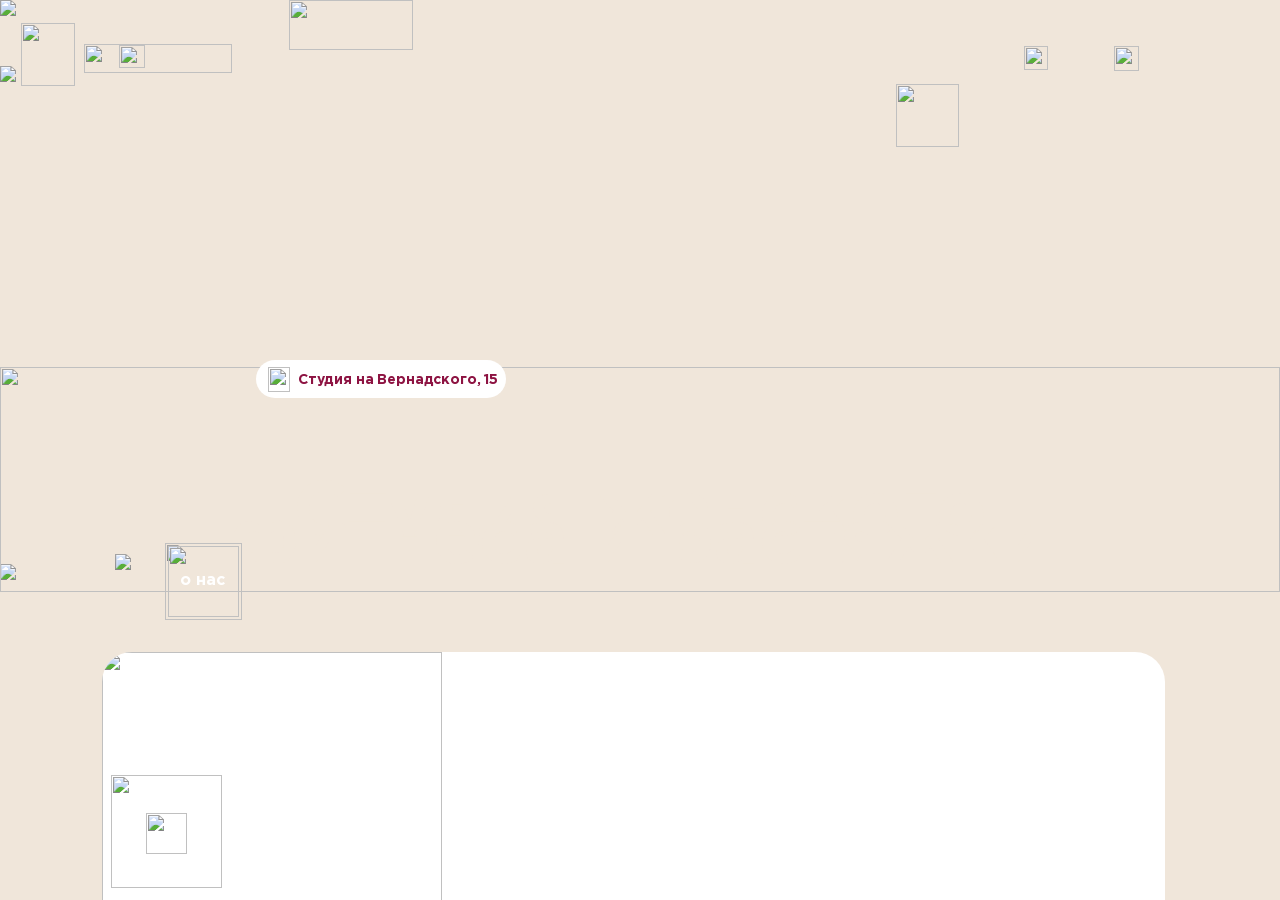
==== commit 874f1e67: "Обновление: изменения в app.js и index.html" ====
--- a/index.html
+++ b/index.html
@@ -401,7 +401,7 @@
                   <div class="text-wrapper-46">Мобильное <br>приложение</div>
                 </div>
               </div>
-              <div class="group-33" onclick="window.open('https://t.me/m/AVlt5J-jODRi', '_blank')" style="cursor: pointer;">
+              <div class="group-33" onclick="window.open('https://t.me/TotalBodyVernadskogo', '_blank')" style="cursor: pointer;">
                 <div class="overlap-21">
                   <div class="ic-round-sports-3">
                     <div class="mingcute-telegram-2"><img class="group-34" src="https://res.cloudinary.com/dj05yedo3/image/upload/v1749661523/nqjbafny6fkpxixlipwq.png" loading="lazy" /></div>
--- a/style.css
+++ b/style.css
@@ -885,7 +885,8 @@
   .app .element-3 {
     position: absolute;
     top: 5084px;
-    left: -5%;
+    width: 250px;
+    left: 15%;
     font-family: 'Gotham Pro', Helvetica;
     font-weight: 400;
     color: #f0e6da;
@@ -929,8 +930,8 @@
   .app .element-4 {
     position: absolute;
     top: 5254px;
-    left: 10px;
-    width: 350px;
+    left: 15%;
+    width: 250px;
     font-family: 'Gotham Pro', Helvetica;
     font-weight: 400;
     color: #f0e6da;
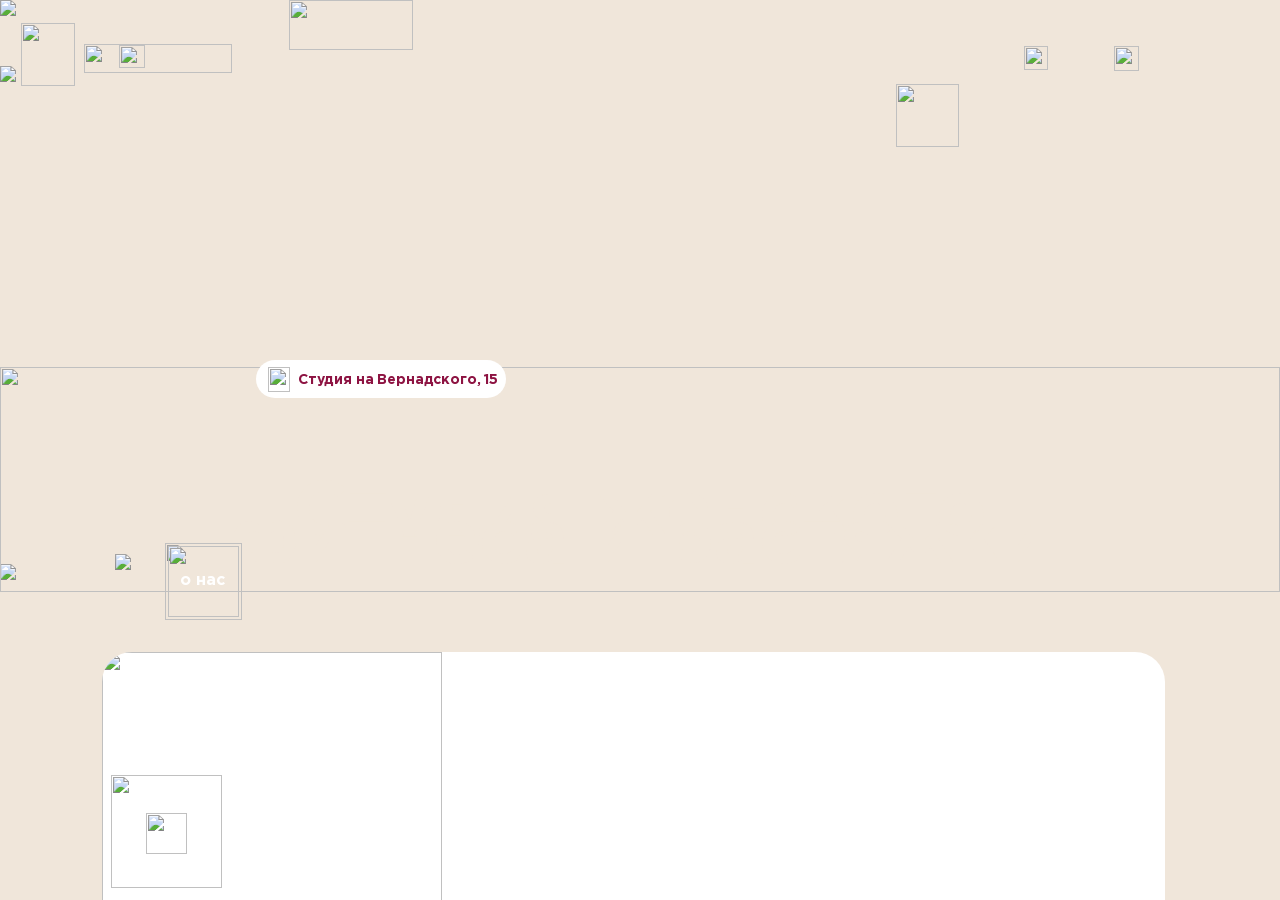
==== commit 4d47cdf9: "Обновление: изменения в app.js и index.html" ====
--- a/index.html
+++ b/index.html
@@ -401,7 +401,7 @@
                   <div class="text-wrapper-46">Мобильное <br>приложение</div>
                 </div>
               </div>
-              <div class="group-33" onclick="window.open('https://t.me/TotalBodyVernadskogo', '_blank')" style="cursor: pointer;">
+              <div class="group-33" onclick="window.open('https://t.me/total_body_ver', '_blank')" style="cursor: pointer;">
                 <div class="overlap-21">
                   <div class="ic-round-sports-3">
                     <div class="mingcute-telegram-2"><img class="group-34" src="https://res.cloudinary.com/dj05yedo3/image/upload/v1749661523/nqjbafny6fkpxixlipwq.png" loading="lazy" /></div>
